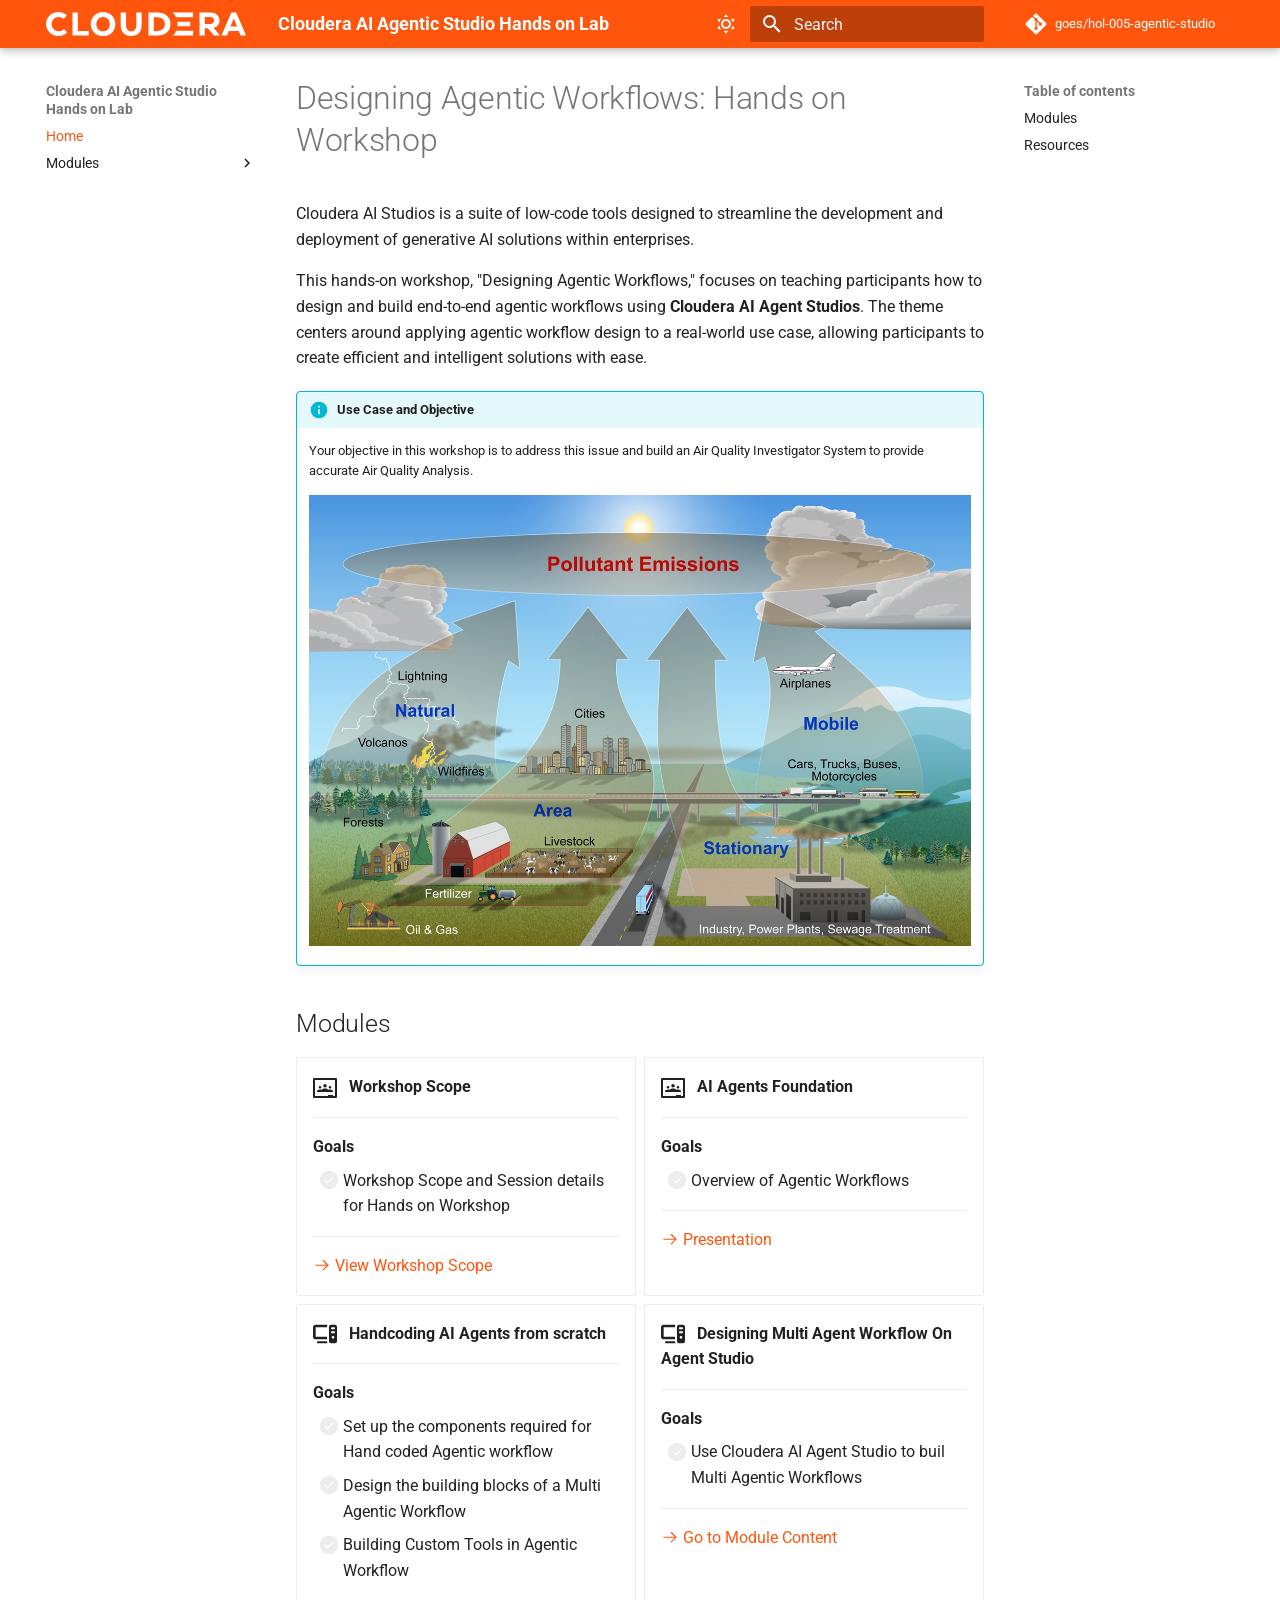
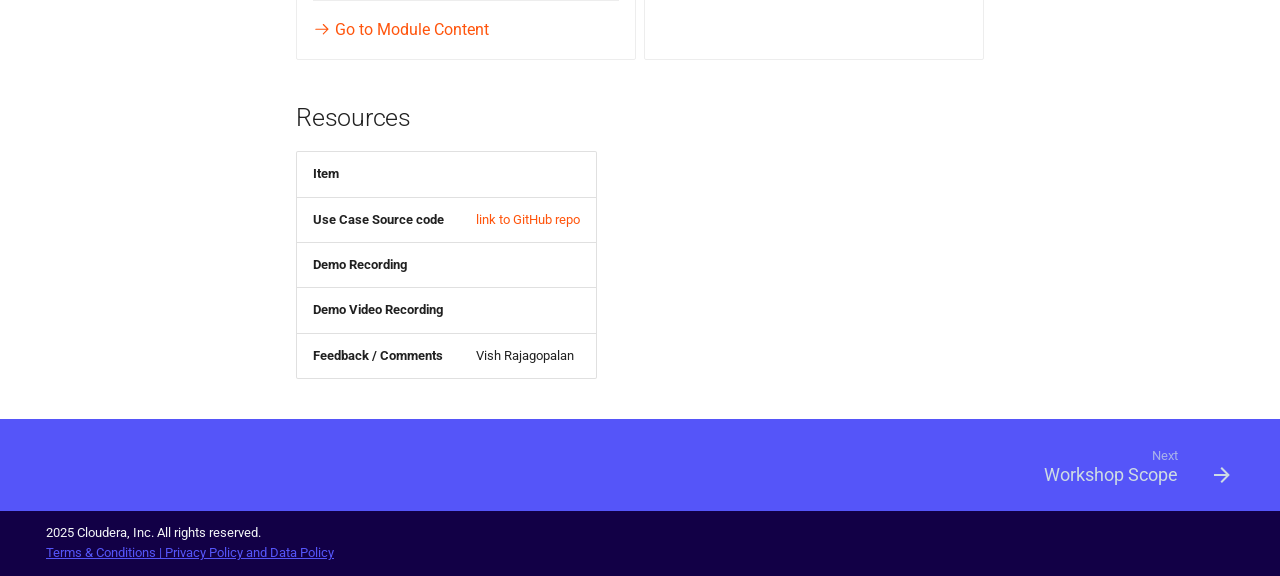
==== index.html @ ca42bed6 "Deployed 37a8ada with MkDocs version: 1.6.1" ====
<!DOCTYPE html><html lang="en" class="no-js"><head>
    
      <meta charset="utf-8">
      <meta name="viewport" content="width=device-width,initial-scale=1">
      
      
        <meta name="author" content="GOES">
      
      
      
      
        <link rel="next" href="modules/index.html">
      
      
        
      
      
      <link rel="icon" href="assets/images/favicon.ico">
      <meta name="generator" content="mkdocs-1.6.1, mkdocs-material-9.7.1">
    
    
      
        <title>Cloudera AI Agentic Studio Hands on Lab</title>
      
    
    
      <link rel="stylesheet" href="assets/stylesheets/main.484c7ddc.min.css">
      
        
        <link rel="stylesheet" href="assets/stylesheets/palette.ab4e12ef.min.css">
      
      


    
    
      
    
    
      
        
        
        <link rel="preconnect" href="https://fonts.gstatic.com" crossorigin>
        <link rel="stylesheet" href="https://fonts.googleapis.com/css?family=Roboto:300,300i,400,400i,700,700i%7CRoboto+Mono:400,400i,700,700i&amp;display=fallback">
        <style>:root{--md-text-font:"Roboto";--md-code-font:"Roboto Mono"}</style>
      
    
    
      <link rel="stylesheet" href="assets/stylesheets/extra.css">
    
    <script>__md_scope=new URL(".",location),__md_hash=e=>[...e].reduce(((e,_)=>(e<<5)-e+_.charCodeAt(0)),0),__md_get=(e,_=localStorage,t=__md_scope)=>JSON.parse(_.getItem(t.pathname+"."+e)),__md_set=(e,_,t=localStorage,a=__md_scope)=>{try{t.setItem(a.pathname+"."+e,JSON.stringify(_))}catch(e){}}</script>
    
      

    
    
  <link href="assets/stylesheets/glightbox.min.css" rel="stylesheet"><script src="assets/javascripts/glightbox.min.js"></script><style id="glightbox-style">
            html.glightbox-open { overflow: initial; height: 100%; }
            .gslide-title { margin-top: 0px; user-select: text; }
            .gslide-desc { color: #666; user-select: text; }
            .gslide-image img { background: white; }
            .gscrollbar-fixer { padding-right: 15px; }
            .gdesc-inner { font-size: 0.75rem; }
            body[data-md-color-scheme="slate"] .gdesc-inner { background: var(--md-default-bg-color); }
            body[data-md-color-scheme="slate"] .gslide-title { color: var(--md-default-fg-color); }
            body[data-md-color-scheme="slate"] .gslide-desc { color: var(--md-default-fg-color); }
        </style></head>
  
  
    
    
      
    
    
    
    
    <body dir="ltr" data-md-color-scheme="default" data-md-color-primary="indigo" data-md-color-accent="indigo">
  
    
    <input class="md-toggle" data-md-toggle="drawer" type="checkbox" id="__drawer" autocomplete="off">
    <input class="md-toggle" data-md-toggle="search" type="checkbox" id="__search" autocomplete="off">
    <label class="md-overlay" for="__drawer"></label>
    <div data-md-component="skip">
      
        
        <a href="#designing-agentic-workflows-hands-on-workshop" class="md-skip">
          Skip to content
        </a>
      
    </div>
    <div data-md-component="announce">
      
    </div>
    
    
      

  

<header class="md-header md-header--shadow" data-md-component="header">
  <nav class="md-header__inner md-grid" aria-label="Header">
    <a href="index.html" title="Cloudera AI Agentic Studio Hands on Lab" class="md-header__button md-logo" aria-label="Cloudera AI Agentic Studio Hands on Lab" data-md-component="logo">
      
  <img src="assets/images/logo-cloudera-white.svg" alt="logo">

    </a>
    <label class="md-header__button md-icon" for="__drawer">
      
      <svg xmlns="http://www.w3.org/2000/svg" viewBox="0 0 24 24"><path d="M3 6h18v2H3zm0 5h18v2H3zm0 5h18v2H3z"></path></svg>
    </label>
    <div class="md-header__title" data-md-component="header-title">
      <div class="md-header__ellipsis">
        <div class="md-header__topic">
          <span class="md-ellipsis">
            Cloudera AI Agentic Studio Hands on Lab
          </span>
        </div>
        <div class="md-header__topic" data-md-component="header-topic">
          <span class="md-ellipsis">
            
              Home
            
          </span>
        </div>
      </div>
    </div>
    
      
        <form class="md-header__option" data-md-component="palette">
  
    
    
    
    <input class="md-option" data-md-color-media="" data-md-color-scheme="default" data-md-color-primary="indigo" data-md-color-accent="indigo" aria-label="Switch to light mode" type="radio" name="__palette" id="__palette_0">
    
      <label class="md-header__button md-icon" title="Switch to light mode" for="__palette_1" hidden>
        <svg xmlns="http://www.w3.org/2000/svg" viewBox="0 0 24 24"><path d="M12 7a5 5 0 0 1 5 5 5 5 0 0 1-5 5 5 5 0 0 1-5-5 5 5 0 0 1 5-5m0 2a3 3 0 0 0-3 3 3 3 0 0 0 3 3 3 3 0 0 0 3-3 3 3 0 0 0-3-3m0-7 2.39 3.42C13.65 5.15 12.84 5 12 5s-1.65.15-2.39.42zM3.34 7l4.16-.35A7.2 7.2 0 0 0 5.94 8.5c-.44.74-.69 1.5-.83 2.29zm.02 10 1.76-3.77a7.131 7.131 0 0 0 2.38 4.14zM20.65 7l-1.77 3.79a7.02 7.02 0 0 0-2.38-4.15zm-.01 10-4.14.36c.59-.51 1.12-1.14 1.54-1.86.42-.73.69-1.5.83-2.29zM12 22l-2.41-3.44c.74.27 1.55.44 2.41.44.82 0 1.63-.17 2.37-.44z"></path></svg>
      </label>
    
  
    
    
    
    <input class="md-option" data-md-color-media="" data-md-color-scheme="slate" data-md-color-primary="pink" data-md-color-accent="pink" aria-label="Switch to dark mode" type="radio" name="__palette" id="__palette_1">
    
      <label class="md-header__button md-icon" title="Switch to dark mode" for="__palette_0" hidden>
        <svg xmlns="http://www.w3.org/2000/svg" viewBox="0 0 24 24"><path d="m17.75 4.09-2.53 1.94.91 3.06-2.63-1.81-2.63 1.81.91-3.06-2.53-1.94L12.44 4l1.06-3 1.06 3zm3.5 6.91-1.64 1.25.59 1.98-1.7-1.17-1.7 1.17.59-1.98L15.75 11l2.06-.05L18.5 9l.69 1.95zm-2.28 4.95c.83-.08 1.72 1.1 1.19 1.85-.32.45-.66.87-1.08 1.27C15.17 23 8.84 23 4.94 19.07c-3.91-3.9-3.91-10.24 0-14.14.4-.4.82-.76 1.27-1.08.75-.53 1.93.36 1.85 1.19-.27 2.86.69 5.83 2.89 8.02a9.96 9.96 0 0 0 8.02 2.89m-1.64 2.02a12.08 12.08 0 0 1-7.8-3.47c-2.17-2.19-3.33-5-3.49-7.82-2.81 3.14-2.7 7.96.31 10.98 3.02 3.01 7.84 3.12 10.98.31"></path></svg>
      </label>
    
  
</form>
      
    
    
      <script>var palette=__md_get("__palette");if(palette&&palette.color){if("(prefers-color-scheme)"===palette.color.media){var media=matchMedia("(prefers-color-scheme: light)"),input=document.querySelector(media.matches?"[data-md-color-media='(prefers-color-scheme: light)']":"[data-md-color-media='(prefers-color-scheme: dark)']");palette.color.media=input.getAttribute("data-md-color-media"),palette.color.scheme=input.getAttribute("data-md-color-scheme"),palette.color.primary=input.getAttribute("data-md-color-primary"),palette.color.accent=input.getAttribute("data-md-color-accent")}for(var[key,value]of Object.entries(palette.color))document.body.setAttribute("data-md-color-"+key,value)}</script>
    
    
    
      
      
        <label class="md-header__button md-icon" for="__search">
          
          <svg xmlns="http://www.w3.org/2000/svg" viewBox="0 0 24 24"><path d="M9.5 3A6.5 6.5 0 0 1 16 9.5c0 1.61-.59 3.09-1.56 4.23l.27.27h.79l5 5-1.5 1.5-5-5v-.79l-.27-.27A6.52 6.52 0 0 1 9.5 16 6.5 6.5 0 0 1 3 9.5 6.5 6.5 0 0 1 9.5 3m0 2C7 5 5 7 5 9.5S7 14 9.5 14 14 12 14 9.5 12 5 9.5 5"></path></svg>
        </label>
        <div class="md-search" data-md-component="search" role="dialog">
  <label class="md-search__overlay" for="__search"></label>
  <div class="md-search__inner" role="search">
    <form class="md-search__form" name="search">
      <input type="text" class="md-search__input" name="query" aria-label="Search" placeholder="Search" autocapitalize="off" autocorrect="off" autocomplete="off" spellcheck="false" data-md-component="search-query" required>
      <label class="md-search__icon md-icon" for="__search">
        
        <svg xmlns="http://www.w3.org/2000/svg" viewBox="0 0 24 24"><path d="M9.5 3A6.5 6.5 0 0 1 16 9.5c0 1.61-.59 3.09-1.56 4.23l.27.27h.79l5 5-1.5 1.5-5-5v-.79l-.27-.27A6.52 6.52 0 0 1 9.5 16 6.5 6.5 0 0 1 3 9.5 6.5 6.5 0 0 1 9.5 3m0 2C7 5 5 7 5 9.5S7 14 9.5 14 14 12 14 9.5 12 5 9.5 5"></path></svg>
        
        <svg xmlns="http://www.w3.org/2000/svg" viewBox="0 0 24 24"><path d="M20 11v2H8l5.5 5.5-1.42 1.42L4.16 12l7.92-7.92L13.5 5.5 8 11z"></path></svg>
      </label>
      <nav class="md-search__options" aria-label="Search">
        
        <button type="reset" class="md-search__icon md-icon" title="Clear" aria-label="Clear" tabindex="-1">
          
          <svg xmlns="http://www.w3.org/2000/svg" viewBox="0 0 24 24"><path d="M19 6.41 17.59 5 12 10.59 6.41 5 5 6.41 10.59 12 5 17.59 6.41 19 12 13.41 17.59 19 19 17.59 13.41 12z"></path></svg>
        </button>
      </nav>
      
    </form>
    <div class="md-search__output">
      <div class="md-search__scrollwrap" tabindex="0" data-md-scrollfix>
        <div class="md-search-result" data-md-component="search-result">
          <div class="md-search-result__meta">
            Initializing search
          </div>
          <ol class="md-search-result__list" role="presentation"></ol>
        </div>
      </div>
    </div>
  </div>
</div>
      
    
    
      <div class="md-header__source">
        <a href="https://github.infra.cloudera.com/GOES/hol-005-agentic-studio" title="Go to repository" class="md-source" data-md-component="source">
  <div class="md-source__icon md-icon">
    
    <svg xmlns="http://www.w3.org/2000/svg" viewBox="0 0 448 512"><!--! Font Awesome Free 7.1.0 by @fontawesome - https://fontawesome.com License - https://fontawesome.com/license/free (Icons: CC BY 4.0, Fonts: SIL OFL 1.1, Code: MIT License) Copyright 2025 Fonticons, Inc.--><path d="M439.6 236.1 244 40.5c-5.4-5.5-12.8-8.5-20.4-8.5s-15 3-20.4 8.4L162.5 81l51.5 51.5c27.1-9.1 52.7 16.8 43.4 43.7l49.7 49.7c34.2-11.8 61.2 31 35.5 56.7-26.5 26.5-70.2-2.9-56-37.3L240.3 199v121.9c25.3 12.5 22.3 41.8 9.1 55-6.4 6.4-15.2 10.1-24.3 10.1s-17.8-3.6-24.3-10.1c-17.6-17.6-11.1-46.9 11.2-56v-123c-20.8-8.5-24.6-30.7-18.6-45L142.6 101 8.5 235.1C3 240.6 0 247.9 0 255.5s3 15 8.5 20.4l195.6 195.7c5.4 5.4 12.7 8.4 20.4 8.4s15-3 20.4-8.4l194.7-194.7c5.4-5.4 8.4-12.8 8.4-20.4s-3-15-8.4-20.4"></path></svg>
  </div>
  <div class="md-source__repository">
    goes/hol-005-agentic-studio
  </div>
</a>
      </div>
    
  </nav>
  
</header>
    
    <div class="md-container" data-md-component="container">
      
      
        
          
        
      
      <main class="md-main" data-md-component="main">
        <div class="md-main__inner md-grid">
          
            
              
              <div class="md-sidebar md-sidebar--primary" data-md-component="sidebar" data-md-type="navigation">
                <div class="md-sidebar__scrollwrap">
                  <div class="md-sidebar__inner">
                    



<nav class="md-nav md-nav--primary" aria-label="Navigation" data-md-level="0">
  <label class="md-nav__title" for="__drawer">
    <a href="index.html" title="Cloudera AI Agentic Studio Hands on Lab" class="md-nav__button md-logo" aria-label="Cloudera AI Agentic Studio Hands on Lab" data-md-component="logo">
      
  <img src="assets/images/logo-cloudera-white.svg" alt="logo">

    </a>
    Cloudera AI Agentic Studio Hands on Lab
  </label>
  
    <div class="md-nav__source">
      <a href="https://github.infra.cloudera.com/GOES/hol-005-agentic-studio" title="Go to repository" class="md-source" data-md-component="source">
  <div class="md-source__icon md-icon">
    
    <svg xmlns="http://www.w3.org/2000/svg" viewBox="0 0 448 512"><!--! Font Awesome Free 7.1.0 by @fontawesome - https://fontawesome.com License - https://fontawesome.com/license/free (Icons: CC BY 4.0, Fonts: SIL OFL 1.1, Code: MIT License) Copyright 2025 Fonticons, Inc.--><path d="M439.6 236.1 244 40.5c-5.4-5.5-12.8-8.5-20.4-8.5s-15 3-20.4 8.4L162.5 81l51.5 51.5c27.1-9.1 52.7 16.8 43.4 43.7l49.7 49.7c34.2-11.8 61.2 31 35.5 56.7-26.5 26.5-70.2-2.9-56-37.3L240.3 199v121.9c25.3 12.5 22.3 41.8 9.1 55-6.4 6.4-15.2 10.1-24.3 10.1s-17.8-3.6-24.3-10.1c-17.6-17.6-11.1-46.9 11.2-56v-123c-20.8-8.5-24.6-30.7-18.6-45L142.6 101 8.5 235.1C3 240.6 0 247.9 0 255.5s3 15 8.5 20.4l195.6 195.7c5.4 5.4 12.7 8.4 20.4 8.4s15-3 20.4-8.4l194.7-194.7c5.4-5.4 8.4-12.8 8.4-20.4s-3-15-8.4-20.4"></path></svg>
  </div>
  <div class="md-source__repository">
    goes/hol-005-agentic-studio
  </div>
</a>
    </div>
  
  <ul class="md-nav__list" data-md-scrollfix>
    
      
      
  
  
    
  
  
  
    <li class="md-nav__item md-nav__item--active">
      
      <input class="md-nav__toggle md-toggle" type="checkbox" id="__toc">
      
      
        
      
      
        <label class="md-nav__link md-nav__link--active" for="__toc">
          
  
  
  <span class="md-ellipsis">
    
  
    Home
  

    
  </span>
  
  

          <span class="md-nav__icon md-icon"></span>
        </label>
      
      <a href="index.html" class="md-nav__link md-nav__link--active">
        
  
  
  <span class="md-ellipsis">
    
  
    Home
  

    
  </span>
  
  

      </a>
      
        

<nav class="md-nav md-nav--secondary" aria-label="Table of contents">
  
  
  
    
  
  
    <label class="md-nav__title" for="__toc">
      <span class="md-nav__icon md-icon"></span>
      Table of contents
    </label>
    <ul class="md-nav__list" data-md-component="toc" data-md-scrollfix>
      
        <li class="md-nav__item">
  <a href="#modules" class="md-nav__link">
    <span class="md-ellipsis">
      
        Modules
      
    </span>
  </a>
  
</li>
      
        <li class="md-nav__item">
  <a href="#resources" class="md-nav__link">
    <span class="md-ellipsis">
      
        Resources
      
    </span>
  </a>
  
</li>
      
    </ul>
  
</nav>
      
    </li>
  

    
      
      
  
  
  
  
    
    
    
    
    
    <li class="md-nav__item md-nav__item--nested">
      
        
        
        <input class="md-nav__toggle md-toggle " type="checkbox" id="__nav_2">
        
          
          <label class="md-nav__link" for="__nav_2" id="__nav_2_label" tabindex="0">
            
  
  
  <span class="md-ellipsis">
    
  
    Modules
  

    
  </span>
  
  

            <span class="md-nav__icon md-icon"></span>
          </label>
        
        <nav class="md-nav" data-md-level="1" aria-labelledby="__nav_2_label" aria-expanded="false">
          <label class="md-nav__title" for="__nav_2">
            <span class="md-nav__icon md-icon"></span>
            
  
    Modules
  

          </label>
          <ul class="md-nav__list" data-md-scrollfix>
            
              
                
  
  
  
  
    <li class="md-nav__item">
      <a href="modules/index.html" class="md-nav__link">
        
  
  
  <span class="md-ellipsis">
    
  
    Workshop Scope
  

    
  </span>
  
  

      </a>
    </li>
  

              
            
              
                
  
  
  
  
    
    
    
    
    
    <li class="md-nav__item md-nav__item--nested">
      
        
        
        <input class="md-nav__toggle md-toggle " type="checkbox" id="__nav_2_2">
        
          
          <label class="md-nav__link" for="__nav_2_2" id="__nav_2_2_label" tabindex="0">
            
  
  
  <span class="md-ellipsis">
    
  
    Module 1 - Hand code AI Agents
  

    
  </span>
  
  

            <span class="md-nav__icon md-icon"></span>
          </label>
        
        <nav class="md-nav" data-md-level="2" aria-labelledby="__nav_2_2_label" aria-expanded="false">
          <label class="md-nav__title" for="__nav_2_2">
            <span class="md-nav__icon md-icon"></span>
            
  
    Module 1 - Hand code AI Agents
  

          </label>
          <ul class="md-nav__list" data-md-scrollfix>
            
              
                
  
  
  
  
    <li class="md-nav__item">
      <a href="modules/module1/index.html" class="md-nav__link">
        
  
  
  <span class="md-ellipsis">
    
  
    Overview
  

    
  </span>
  
  

      </a>
    </li>
  

              
            
              
                
  
  
  
  
    <li class="md-nav__item">
      <a href="modules/module1/lab1.html" class="md-nav__link">
        
  
  
  <span class="md-ellipsis">
    
  
    Lab 1 - Getting Setup for Workshop
  

    
  </span>
  
  

      </a>
    </li>
  

              
            
              
                
  
  
  
  
    <li class="md-nav__item">
      <a href="modules/module1/lab2.html" class="md-nav__link">
        
  
  
  <span class="md-ellipsis">
    
  
    Lab 2 - Building Your First AI Agent
  

    
  </span>
  
  

      </a>
    </li>
  

              
            
              
                
  
  
  
  
    <li class="md-nav__item">
      <a href="modules/module1/lab3.html" class="md-nav__link">
        
  
  
  <span class="md-ellipsis">
    
  
    Lab 3 - Custom Tools in Agentic Workflow
  

    
  </span>
  
  

      </a>
    </li>
  

              
            
          </ul>
        </nav>
      
    </li>
  

              
            
              
                
  
  
  
  
    
    
    
    
    
    <li class="md-nav__item md-nav__item--nested">
      
        
        
        <input class="md-nav__toggle md-toggle " type="checkbox" id="__nav_2_3">
        
          
          <label class="md-nav__link" for="__nav_2_3" id="__nav_2_3_label" tabindex="0">
            
  
  
  <span class="md-ellipsis">
    
  
    Module 2 - Designing Multi Agent Workflow On Agent Studio
  

    
  </span>
  
  

            <span class="md-nav__icon md-icon"></span>
          </label>
        
        <nav class="md-nav" data-md-level="2" aria-labelledby="__nav_2_3_label" aria-expanded="false">
          <label class="md-nav__title" for="__nav_2_3">
            <span class="md-nav__icon md-icon"></span>
            
  
    Module 2 - Designing Multi Agent Workflow On Agent Studio
  

          </label>
          <ul class="md-nav__list" data-md-scrollfix>
            
              
                
  
  
  
  
    <li class="md-nav__item">
      <a href="modules/module2/index.html" class="md-nav__link">
        
  
  
  <span class="md-ellipsis">
    
  
    Overview
  

    
  </span>
  
  

      </a>
    </li>
  

              
            
              
                
  
  
  
  
    <li class="md-nav__item">
      <a href="modules/module2/lab1.html" class="md-nav__link">
        
  
  
  <span class="md-ellipsis">
    
  
    Lab 1 - Create Templates and workflows in Agent Studio
  

    
  </span>
  
  

      </a>
    </li>
  

              
            
              
                
  
  
  
  
    <li class="md-nav__item">
      <a href="modules/module2/lab2.html" class="md-nav__link">
        
  
  
  <span class="md-ellipsis">
    
  
    Lab 2 - Create Tasks in Agent Studio
  

    
  </span>
  
  

      </a>
    </li>
  

              
            
              
                
  
  
  
  
    <li class="md-nav__item">
      <a href="modules/module2/lab3.html" class="md-nav__link">
        
  
  
  <span class="md-ellipsis">
    
  
    Lab 3 - Create Custom Tools in Agent Studio
  

    
  </span>
  
  

      </a>
    </li>
  

              
            
              
                
  
  
  
  
    <li class="md-nav__item">
      <a href="modules/module2/lab4.html" class="md-nav__link">
        
  
  
  <span class="md-ellipsis">
    
  
    Lab 4 - Test, Monitor and Deploy Workflows
  

    
  </span>
  
  

      </a>
    </li>
  

              
            
          </ul>
        </nav>
      
    </li>
  

              
            
          </ul>
        </nav>
      
    </li>
  

    
  </ul>
</nav>
                  </div>
                </div>
              </div>
            
            
              
              <div class="md-sidebar md-sidebar--secondary" data-md-component="sidebar" data-md-type="toc">
                <div class="md-sidebar__scrollwrap">
                  <div class="md-sidebar__inner">
                    

<nav class="md-nav md-nav--secondary" aria-label="Table of contents">
  
  
  
    
  
  
    <label class="md-nav__title" for="__toc">
      <span class="md-nav__icon md-icon"></span>
      Table of contents
    </label>
    <ul class="md-nav__list" data-md-component="toc" data-md-scrollfix>
      
        <li class="md-nav__item">
  <a href="#modules" class="md-nav__link">
    <span class="md-ellipsis">
      
        Modules
      
    </span>
  </a>
  
</li>
      
        <li class="md-nav__item">
  <a href="#resources" class="md-nav__link">
    <span class="md-ellipsis">
      
        Resources
      
    </span>
  </a>
  
</li>
      
    </ul>
  
</nav>
                  </div>
                </div>
              </div>
            
          
          
            <div class="md-content" data-md-component="content">
              
              <article class="md-content__inner md-typeset">
                
                  



<h1 id="designing-agentic-workflows-hands-on-workshop">Designing Agentic Workflows: Hands on Workshop</h1>
<p>Cloudera AI Studios is a suite of low-code tools designed to streamline the development and deployment of generative AI solutions within enterprises.</p>
<p>This hands-on workshop, "Designing Agentic Workflows," focuses on teaching participants how to design and build end-to-end agentic workflows using <strong>Cloudera AI Agent Studios</strong>. The theme centers around applying agentic workflow design to a real-world use case, allowing participants to create efficient and intelligent solutions with ease.</p>
<div class="admonition info">
<p class="admonition-title">Use Case and Objective</p>
<p>Your objective in this workshop is to address this issue and build an Air Quality Investigator System to provide accurate Air Quality Analysis.</p>
<p></p><div align="center">
  <a class="glightbox" data-type="image" data-width="auto" data-height="auto" href="./assets/images/workshop_use_case.png" data-desc-position="bottom"><img src="./assets/images/workshop_use_case.png" alt="Workshop Objective"></a>
</div><p></p>
</div>
<h2 id="modules">Modules</h2>
<div class="grid cards">
<ul>
<li>
<p><span class="twemoji lg middle"><svg xmlns="http://www.w3.org/2000/svg" viewBox="0 0 24 24"><path d="M23 2H1a1 1 0 0 0-1 1v18a1 1 0 0 0 1 1h22a1 1 0 0 0 1-1V3a1 1 0 0 0-1-1m-1 18h-2v-1h-5v1H2V4h20zM10.29 9.71A1.71 1.71 0 0 1 12 8c.95 0 1.71.77 1.71 1.71 0 .95-.76 1.72-1.71 1.72s-1.71-.77-1.71-1.72m-4.58 1.58c0-.71.58-1.29 1.29-1.29a1.29 1.29 0 0 1 1.29 1.29c0 .71-.58 1.28-1.29 1.28S5.71 12 5.71 11.29m10 0A1.29 1.29 0 0 1 17 10a1.29 1.29 0 0 1 1.29 1.29c0 .71-.58 1.28-1.29 1.28s-1.29-.57-1.29-1.28M20 15.14V16H4v-.86c0-.94 1.55-1.71 3-1.71.55 0 1.11.11 1.6.3.75-.69 2.1-1.16 3.4-1.16s2.65.47 3.4 1.16c.49-.19 1.05-.3 1.6-.3 1.45 0 3 .77 3 1.71"></path></svg></span> &nbsp; <strong>Workshop Scope</strong></p>
<hr>
<p><strong>Goals</strong></p>
<ul class="task-list">
<li class="task-list-item"><label class="task-list-control"><input type="checkbox" disabled><span class="task-list-indicator"></span></label> Workshop Scope and Session details for Hands on Workshop</li>
</ul>
<hr>
<p><a href="modules/index.html"><span class="twemoji"><svg xmlns="http://www.w3.org/2000/svg" viewBox="0 0 24 24"><path d="M13.22 19.03a.75.75 0 0 1 0-1.06L18.19 13H3.75a.75.75 0 0 1 0-1.5h14.44l-4.97-4.97a.749.749 0 0 1 .326-1.275.75.75 0 0 1 .734.215l6.25 6.25a.75.75 0 0 1 0 1.06l-6.25 6.25a.75.75 0 0 1-1.06 0"></path></svg></span> View Workshop Scope</a></p>
</li>
<li>
<p><span class="twemoji lg middle"><svg xmlns="http://www.w3.org/2000/svg" viewBox="0 0 24 24"><path d="M23 2H1a1 1 0 0 0-1 1v18a1 1 0 0 0 1 1h22a1 1 0 0 0 1-1V3a1 1 0 0 0-1-1m-1 18h-2v-1h-5v1H2V4h20zM10.29 9.71A1.71 1.71 0 0 1 12 8c.95 0 1.71.77 1.71 1.71 0 .95-.76 1.72-1.71 1.72s-1.71-.77-1.71-1.72m-4.58 1.58c0-.71.58-1.29 1.29-1.29a1.29 1.29 0 0 1 1.29 1.29c0 .71-.58 1.28-1.29 1.28S5.71 12 5.71 11.29m10 0A1.29 1.29 0 0 1 17 10a1.29 1.29 0 0 1 1.29 1.29c0 .71-.58 1.28-1.29 1.28s-1.29-.57-1.29-1.28M20 15.14V16H4v-.86c0-.94 1.55-1.71 3-1.71.55 0 1.11.11 1.6.3.75-.69 2.1-1.16 3.4-1.16s2.65.47 3.4 1.16c.49-.19 1.05-.3 1.6-.3 1.45 0 3 .77 3 1.71"></path></svg></span> &nbsp; <strong>AI Agents Foundation</strong></p>
<hr>
<p><strong>Goals</strong></p>
<ul class="task-list">
<li class="task-list-item"><label class="task-list-control"><input type="checkbox" disabled><span class="task-list-indicator"></span></label> Overview of Agentic Workflows</li>
</ul>
<hr>
<p><a href="https://docs.google.com/presentation/d/1jSKkVN6xjV9blB_2pUYuZwnD1yhOVE9lzcAr-yVV8vE/edit"><span class="twemoji"><svg xmlns="http://www.w3.org/2000/svg" viewBox="0 0 24 24"><path d="M13.22 19.03a.75.75 0 0 1 0-1.06L18.19 13H3.75a.75.75 0 0 1 0-1.5h14.44l-4.97-4.97a.749.749 0 0 1 .326-1.275.75.75 0 0 1 .734.215l6.25 6.25a.75.75 0 0 1 0 1.06l-6.25 6.25a.75.75 0 0 1-1.06 0"></path></svg></span> Presentation</a></p>
</li>
<li>
<p><span class="twemoji lg middle"><svg xmlns="http://www.w3.org/2000/svg" viewBox="0 0 576 512"><!--! Font Awesome Free 7.1.0 by @fontawesome - https://fontawesome.com License - https://fontawesome.com/license/free (Icons: CC BY 4.0, Fonts: SIL OFL 1.1, Code: MIT License) Copyright 2025 Fonticons, Inc.--><path d="M348.8 32C340.7 46.1 336 62.5 336 80v16H64v224h272v64H64c-35.3 0-64-28.7-64-64V96c0-35.3 28.7-64 64-64zM336 432c0 17.5 4.7 33.9 12.8 48H120c-13.3 0-24-10.7-24-24s10.7-24 24-24zm96-400h96c26.5 0 48 21.5 48 48v352c0 26.5-21.5 48-48 48h-96c-26.5 0-48-21.5-48-48V80c0-26.5 21.5-48 48-48m24 64c-13.3 0-24 10.7-24 24s10.7 24 24 24h48c13.3 0 24-10.7 24-24s-10.7-24-24-24zm0 96c-13.3 0-24 10.7-24 24s10.7 24 24 24h48c13.3 0 24-10.7 24-24s-10.7-24-24-24zm56 144a32 32 0 1 0-64 0 32 32 0 1 0 64 0"></path></svg></span> &nbsp; <strong>Handcoding AI Agents from scratch</strong></p>
<hr>
<p><strong>Goals</strong></p>
<ul class="task-list">
<li class="task-list-item"><label class="task-list-control"><input type="checkbox" disabled><span class="task-list-indicator"></span></label> Set up the components required for Hand coded Agentic workflow</li>
<li class="task-list-item"><label class="task-list-control"><input type="checkbox" disabled><span class="task-list-indicator"></span></label> Design the building blocks of a Multi Agentic Workflow</li>
<li class="task-list-item"><label class="task-list-control"><input type="checkbox" disabled><span class="task-list-indicator"></span></label> Building Custom Tools in Agentic Workflow</li>
</ul>
<hr>
<p><a href="modules/module1/index.html"><span class="twemoji"><svg xmlns="http://www.w3.org/2000/svg" viewBox="0 0 24 24"><path d="M13.22 19.03a.75.75 0 0 1 0-1.06L18.19 13H3.75a.75.75 0 0 1 0-1.5h14.44l-4.97-4.97a.749.749 0 0 1 .326-1.275.75.75 0 0 1 .734.215l6.25 6.25a.75.75 0 0 1 0 1.06l-6.25 6.25a.75.75 0 0 1-1.06 0"></path></svg></span> Go to Module Content</a></p>
</li>
<li>
<p><span class="twemoji lg middle"><svg xmlns="http://www.w3.org/2000/svg" viewBox="0 0 576 512"><!--! Font Awesome Free 7.1.0 by @fontawesome - https://fontawesome.com License - https://fontawesome.com/license/free (Icons: CC BY 4.0, Fonts: SIL OFL 1.1, Code: MIT License) Copyright 2025 Fonticons, Inc.--><path d="M348.8 32C340.7 46.1 336 62.5 336 80v16H64v224h272v64H64c-35.3 0-64-28.7-64-64V96c0-35.3 28.7-64 64-64zM336 432c0 17.5 4.7 33.9 12.8 48H120c-13.3 0-24-10.7-24-24s10.7-24 24-24zm96-400h96c26.5 0 48 21.5 48 48v352c0 26.5-21.5 48-48 48h-96c-26.5 0-48-21.5-48-48V80c0-26.5 21.5-48 48-48m24 64c-13.3 0-24 10.7-24 24s10.7 24 24 24h48c13.3 0 24-10.7 24-24s-10.7-24-24-24zm0 96c-13.3 0-24 10.7-24 24s10.7 24 24 24h48c13.3 0 24-10.7 24-24s-10.7-24-24-24zm56 144a32 32 0 1 0-64 0 32 32 0 1 0 64 0"></path></svg></span> &nbsp; <strong>Designing Multi Agent Workflow On Agent Studio</strong></p>
<hr>
<p><strong>Goals</strong></p>
<ul class="task-list">
<li class="task-list-item"><label class="task-list-control"><input type="checkbox" disabled><span class="task-list-indicator"></span></label> Use Cloudera AI Agent Studio to buil Multi Agentic Workflows</li>
</ul>
<hr>
<p><a href="modules/module2/index.html"><span class="twemoji"><svg xmlns="http://www.w3.org/2000/svg" viewBox="0 0 24 24"><path d="M13.22 19.03a.75.75 0 0 1 0-1.06L18.19 13H3.75a.75.75 0 0 1 0-1.5h14.44l-4.97-4.97a.749.749 0 0 1 .326-1.275.75.75 0 0 1 .734.215l6.25 6.25a.75.75 0 0 1 0 1.06l-6.25 6.25a.75.75 0 0 1-1.06 0"></path></svg></span> Go to Module Content</a></p>
</li>
</ul>
</div>
<h2 id="resources">Resources</h2>
<table>
<thead>
<tr>
<th>Item</th>
<th></th>
</tr>
</thead>
<tbody>
<tr>
<td><strong>Use Case Source code</strong></td>
<td><a href="https://github.com/SuperEllipse/AirAware/tree/Lab">link to GitHub repo</a></td>
</tr>
<tr>
<td><strong>Demo Recording</strong></td>
<td><to be created></to></td>
</tr>
<tr>
<td><strong>Demo Video Recording</strong></td>
<td><to be updated soon></to></td>
</tr>
<tr>
<td><strong>Feedback / Comments</strong></td>
<td>Vish Rajagopalan</td>
</tr>
</tbody>
</table>












                
              </article>
            </div>
          
          
<script>var target=document.getElementById(location.hash.slice(1));target&&target.name&&(target.checked=target.name.startsWith("__tabbed_"))</script>
        </div>
        
          <button type="button" class="md-top md-icon" data-md-component="top" hidden>
  
  <svg xmlns="http://www.w3.org/2000/svg" viewBox="0 0 24 24"><path d="M13 20h-2V8l-5.5 5.5-1.42-1.42L12 4.16l7.92 7.92-1.42 1.42L13 8z"></path></svg>
  Back to top
</button>
        
      </main>
      
        <footer class="md-footer">
  
    
      
      <nav class="md-footer__inner md-grid" aria-label="Footer">
        
        
          
          <a href="modules/index.html" class="md-footer__link md-footer__link--next" aria-label="Next: Workshop Scope">
            <div class="md-footer__title">
              <span class="md-footer__direction">
                Next
              </span>
              <div class="md-ellipsis">
                Workshop Scope
              </div>
            </div>
            <div class="md-footer__button md-icon">
              
              <svg xmlns="http://www.w3.org/2000/svg" viewBox="0 0 24 24"><path d="M4 11v2h12l-5.5 5.5 1.42 1.42L19.84 12l-7.92-7.92L10.5 5.5 16 11z"></path></svg>
            </div>
          </a>
        
      </nav>
    
  
  <div class="md-footer-meta md-typeset">
    <div class="md-footer-meta__inner md-grid">
      <div class="md-copyright">
  
    <div class="md-copyright__highlight">
      2025 Cloudera, Inc. All rights reserved.<br><a href="https://www.cloudera.com/legal/terms-and-conditions.html" target="_blank">Terms &amp; Conditions | </a>  <a href="https://www.cloudera.com/legal/policies.html" target="_blank"> Privacy Policy and Data Policy</a>
    </div>
  
  
</div>
      
    </div>
  </div>
</footer>
      
    </div>
    <div class="md-dialog" data-md-component="dialog">
      <div class="md-dialog__inner md-typeset"></div>
    </div>
    
    
    
      
      
      <script id="__config" type="application/json">{"annotate": null, "base": ".", "features": ["content.code.annotate", "content.code.copy", "navigation.footer", "navigation.top"], "search": "assets/javascripts/workers/search.2c215733.min.js", "tags": null, "translations": {"clipboard.copied": "Copied to clipboard", "clipboard.copy": "Copy to clipboard", "search.result.more.one": "1 more on this page", "search.result.more.other": "# more on this page", "search.result.none": "No matching documents", "search.result.one": "1 matching document", "search.result.other": "# matching documents", "search.result.placeholder": "Type to start searching", "search.result.term.missing": "Missing", "select.version": "Select version"}, "version": null}</script>
    
    
      <script src="assets/javascripts/bundle.79ae519e.min.js"></script>
      
    
  
<script id="init-glightbox">const lightbox = GLightbox({"touchNavigation": true, "loop": false, "zoomable": true, "draggable": true, "openEffect": "zoom", "closeEffect": "zoom", "slideEffect": "slide"});
document$.subscribe(()=>{ lightbox.reload(); });
</script></body></html>
---- assets/stylesheets/main.484c7ddc.min.css ----
@charset "UTF-8";html{-webkit-text-size-adjust:none;-moz-text-size-adjust:none;text-size-adjust:none;box-sizing:border-box}*,:after,:before{box-sizing:inherit}@media (prefers-reduced-motion){*,:after,:before{transition:none!important}}body{margin:0}a,button,input,label{-webkit-tap-highlight-color:transparent}a{color:inherit;text-decoration:none}hr{border:0;box-sizing:initial;display:block;height:.05rem;overflow:visible;padding:0}small{font-size:80%}sub,sup{line-height:1em}img{border-style:none}table{border-collapse:initial;border-spacing:0}td,th{font-weight:400;vertical-align:top}button{background:#0000;border:0;font-family:inherit;font-size:inherit;margin:0;padding:0}input{border:0;outline:none}:root{--md-primary-fg-color:#4051b5;--md-primary-fg-color--light:#5d6cc0;--md-primary-fg-color--dark:#303fa1;--md-primary-bg-color:#fff;--md-primary-bg-color--light:#ffffffb3;--md-accent-fg-color:#526cfe;--md-accent-fg-color--transparent:#526cfe1a;--md-accent-bg-color:#fff;--md-accent-bg-color--light:#ffffffb3}[data-md-color-scheme=default]{color-scheme:light}[data-md-color-scheme=default] img[src$="#gh-dark-mode-only"],[data-md-color-scheme=default] img[src$="#only-dark"]{display:none}:root,[data-md-color-scheme=default]{--md-hue:225deg;--md-default-fg-color:#000000de;--md-default-fg-color--light:#0000008a;--md-default-fg-color--lighter:#00000052;--md-default-fg-color--lightest:#00000012;--md-default-bg-color:#fff;--md-default-bg-color--light:#ffffffb3;--md-default-bg-color--lighter:#ffffff4d;--md-default-bg-color--lightest:#ffffff1f;--md-code-fg-color:#36464e;--md-code-bg-color:#f5f5f5;--md-code-bg-color--light:#f5f5f5b3;--md-code-bg-color--lighter:#f5f5f54d;--md-code-hl-color:#4287ff;--md-code-hl-color--light:#4287ff1a;--md-code-hl-number-color:#d52a2a;--md-code-hl-special-color:#db1457;--md-code-hl-function-color:#a846b9;--md-code-hl-constant-color:#6e59d9;--md-code-hl-keyword-color:#3f6ec6;--md-code-hl-string-color:#1c7d4d;--md-code-hl-name-color:var(--md-code-fg-color);--md-code-hl-operator-color:var(--md-default-fg-color--light);--md-code-hl-punctuation-color:var(--md-default-fg-color--light);--md-code-hl-comment-color:var(--md-default-fg-color--light);--md-code-hl-generic-color:var(--md-default-fg-color--light);--md-code-hl-variable-color:var(--md-default-fg-color--light);--md-typeset-color:var(--md-default-fg-color);--md-typeset-a-color:var(--md-primary-fg-color);--md-typeset-del-color:#f5503d26;--md-typeset-ins-color:#0bd57026;--md-typeset-kbd-color:#fafafa;--md-typeset-kbd-accent-color:#fff;--md-typeset-kbd-border-color:#b8b8b8;--md-typeset-mark-color:#ffff0080;--md-typeset-table-color:#0000001f;--md-typeset-table-color--light:rgba(0,0,0,.035);--md-admonition-fg-color:var(--md-default-fg-color);--md-admonition-bg-color:var(--md-default-bg-color);--md-warning-fg-color:#000000de;--md-warning-bg-color:#ff9;--md-footer-fg-color:#fff;--md-footer-fg-color--light:#ffffffb3;--md-footer-fg-color--lighter:#ffffff73;--md-footer-bg-color:#000000de;--md-footer-bg-color--dark:#00000052;--md-shadow-z1:0 0.2rem 0.5rem #0000000d,0 0 0.05rem #0000001a;--md-shadow-z2:0 0.2rem 0.5rem #0000001a,0 0 0.05rem #00000040;--md-shadow-z3:0 0.2rem 0.5rem #0003,0 0 0.05rem #00000059}.md-icon svg{fill:currentcolor;display:block;height:1.2rem;width:1.2rem}body{-webkit-font-smoothing:antialiased;-moz-osx-font-smoothing:grayscale;--md-text-font-family:var(--md-text-font,_),-apple-system,BlinkMacSystemFont,Helvetica,Arial,sans-serif;--md-code-font-family:var(--md-code-font,_),SFMono-Regular,Consolas,Menlo,monospace}aside,body,input{font-feature-settings:"kern","liga";color:var(--md-typeset-color);font-family:var(--md-text-font-family)}code,kbd,pre{font-feature-settings:"kern";font-family:var(--md-code-font-family)}:root{--md-typeset-table-sort-icon:url('data:image/svg+xml;charset=utf-8,<svg xmlns="http://www.w3.org/2000/svg" viewBox="0 0 24 24"><path d="m18 21-4-4h3V7h-3l4-4 4 4h-3v10h3M2 19v-2h10v2M2 13v-2h7v2M2 7V5h4v2z"/></svg>');--md-typeset-table-sort-icon--asc:url('data:image/svg+xml;charset=utf-8,<svg xmlns="http://www.w3.org/2000/svg" viewBox="0 0 24 24"><path d="M19 17h3l-4 4-4-4h3V3h2M2 17h10v2H2M6 5v2H2V5m0 6h7v2H2z"/></svg>');--md-typeset-table-sort-icon--desc:url('data:image/svg+xml;charset=utf-8,<svg xmlns="http://www.w3.org/2000/svg" viewBox="0 0 24 24"><path d="M19 7h3l-4-4-4 4h3v14h2M2 17h10v2H2M6 5v2H2V5m0 6h7v2H2z"/></svg>')}.md-typeset{-webkit-print-color-adjust:exact;color-adjust:exact;font-size:.8rem;line-height:1.6;overflow-wrap:break-word}@media print{.md-typeset{font-size:.68rem}}.md-typeset blockquote,.md-typeset dl,.md-typeset figure,.md-typeset ol,.md-typeset pre,.md-typeset ul{margin-bottom:1em;margin-top:1em}.md-typeset h1{color:var(--md-default-fg-color--light);font-size:2em;line-height:1.3;margin:0 0 1.25em}.md-typeset h1,.md-typeset h2{font-weight:300;letter-spacing:-.01em}.md-typeset h2{font-size:1.5625em;line-height:1.4;margin:1.6em 0 .64em}.md-typeset h3{font-size:1.25em;font-weight:400;letter-spacing:-.01em;line-height:1.5;margin:1.6em 0 .8em}.md-typeset h2+h3{margin-top:.8em}.md-typeset h4{font-weight:700;letter-spacing:-.01em;margin:1em 0}.md-typeset h5,.md-typeset h6{color:var(--md-default-fg-color--light);font-size:.8em;font-weight:700;letter-spacing:-.01em;margin:1.25em 0}.md-typeset h5{text-transform:uppercase}.md-typeset h5 code{text-transform:none}.md-typeset hr{border-bottom:.05rem solid var(--md-default-fg-color--lightest);display:flow-root;margin:1.5em 0}.md-typeset a{color:var(--md-typeset-a-color);word-break:break-word}.md-typeset a,.md-typeset a:before{transition:color 125ms}.md-typeset a:focus,.md-typeset a:hover{color:var(--md-accent-fg-color)}.md-typeset a:focus code,.md-typeset a:hover code{background-color:var(--md-accent-fg-color--transparent);color:var(--md-accent-fg-color)}.md-typeset a code{color:var(--md-typeset-a-color)}.md-typeset a.focus-visible{outline-color:var(--md-accent-fg-color);outline-offset:.2rem}.md-typeset code,.md-typeset kbd,.md-typeset pre{color:var(--md-code-fg-color);direction:ltr;font-variant-ligatures:none;transition:background-color 125ms}@media print{.md-typeset code,.md-typeset kbd,.md-typeset pre{white-space:pre-wrap}}.md-typeset code{background-color:var(--md-code-bg-color);border-radius:.1rem;-webkit-box-decoration-break:clone;box-decoration-break:clone;font-size:.85em;padding:0 .2941176471em;transition:color 125ms,background-color 125ms;word-break:break-word}.md-typeset code:not(.focus-visible){-webkit-tap-highlight-color:transparent;outline:none}.md-typeset pre{display:flow-root;line-height:1.4;position:relative}.md-typeset pre>code{-webkit-box-decoration-break:slice;box-decoration-break:slice;box-shadow:none;display:block;margin:0;outline-color:var(--md-accent-fg-color);overflow:auto;padding:.7720588235em 1.1764705882em;scrollbar-color:var(--md-default-fg-color--lighter) #0000;scrollbar-width:thin;touch-action:auto;word-break:normal}.md-typeset pre>code:hover{scrollbar-color:var(--md-accent-fg-color) #0000}.md-typeset pre>code::-webkit-scrollbar{height:.2rem;width:.2rem}.md-typeset pre>code::-webkit-scrollbar-thumb{background-color:var(--md-default-fg-color--lighter)}.md-typeset pre>code::-webkit-scrollbar-thumb:hover{background-color:var(--md-accent-fg-color)}.md-typeset kbd{background-color:var(--md-typeset-kbd-color);border-radius:.1rem;box-shadow:0 .1rem 0 .05rem var(--md-typeset-kbd-border-color),0 .1rem 0 var(--md-typeset-kbd-border-color),0 -.1rem .2rem var(--md-typeset-kbd-accent-color) inset;color:var(--md-default-fg-color);display:inline-block;font-size:.75em;padding:0 .6666666667em;vertical-align:text-top;word-break:break-word}.md-typeset mark{background-color:var(--md-typeset-mark-color);-webkit-box-decoration-break:clone;box-decoration-break:clone;color:inherit;word-break:break-word}.md-typeset abbr{cursor:help;text-decoration:none}.md-typeset [data-preview],.md-typeset abbr{border-bottom:.05rem dotted var(--md-default-fg-color--light)}.md-typeset small{opacity:.75}[dir=ltr] .md-typeset sub,[dir=ltr] .md-typeset sup{margin-left:.078125em}[dir=rtl] .md-typeset sub,[dir=rtl] .md-typeset sup{margin-right:.078125em}[dir=ltr] .md-typeset blockquote{padding-left:.6rem}[dir=rtl] .md-typeset blockquote{padding-right:.6rem}[dir=ltr] .md-typeset blockquote{border-left:.2rem solid var(--md-default-fg-color--lighter)}[dir=rtl] .md-typeset blockquote{border-right:.2rem solid var(--md-default-fg-color--lighter)}.md-typeset blockquote{color:var(--md-default-fg-color--light);margin-left:0;margin-right:0}.md-typeset ul{list-style-type:disc}.md-typeset ul[type]{list-style-type:revert-layer}[dir=ltr] .md-typeset ol,[dir=ltr] .md-typeset ul{margin-left:.625em}[dir=rtl] .md-typeset ol,[dir=rtl] .md-typeset ul{margin-right:.625em}.md-typeset ol,.md-typeset ul{padding:0}.md-typeset ol:not([hidden]),.md-typeset ul:not([hidden]){display:flow-root}.md-typeset ol ol,.md-typeset ul ol{list-style-type:lower-alpha}.md-typeset ol ol ol,.md-typeset ul ol ol{list-style-type:lower-roman}.md-typeset ol ol ol ol,.md-typeset ul ol ol ol{list-style-type:upper-alpha}.md-typeset ol ol ol ol ol,.md-typeset ul ol ol ol ol{list-style-type:upper-roman}.md-typeset ol[type],.md-typeset ul[type]{list-style-type:revert-layer}[dir=ltr] .md-typeset ol li,[dir=ltr] .md-typeset ul li{margin-left:1.25em}[dir=rtl] .md-typeset ol li,[dir=rtl] .md-typeset ul li{margin-right:1.25em}.md-typeset ol li,.md-typeset ul li{margin-bottom:.5em}.md-typeset ol li blockquote,.md-typeset ol li p,.md-typeset ul li blockquote,.md-typeset ul li p{margin:.5em 0}.md-typeset ol li:last-child,.md-typeset ul li:last-child{margin-bottom:0}[dir=ltr] .md-typeset ol li ol,[dir=ltr] .md-typeset ol li ul,[dir=ltr] .md-typeset ul li ol,[dir=ltr] .md-typeset ul li ul{margin-left:.625em}[dir=rtl] .md-typeset ol li ol,[dir=rtl] .md-typeset ol li ul,[dir=rtl] .md-typeset ul li ol,[dir=rtl] .md-typeset ul li ul{margin-right:.625em}.md-typeset ol li ol,.md-typeset ol li ul,.md-typeset ul li ol,.md-typeset ul li ul{margin-bottom:.5em;margin-top:.5em}[dir=ltr] .md-typeset dd{margin-left:1.875em}[dir=rtl] .md-typeset dd{margin-right:1.875em}.md-typeset dd{margin-bottom:1.5em;margin-top:1em}.md-typeset img,.md-typeset svg,.md-typeset video{height:auto;max-width:100%}.md-typeset img[align=left]{margin:1em 1em 1em 0}.md-typeset img[align=right]{margin:1em 0 1em 1em}.md-typeset img[align]:only-child{margin-top:0}.md-typeset figure{display:flow-root;margin:1em auto;max-width:100%;text-align:center;width:fit-content}.md-typeset figure img{display:block;margin:0 auto}.md-typeset figcaption{font-style:italic;margin:1em auto;max-width:24rem}.md-typeset iframe{max-width:100%}.md-typeset table:not([class]){background-color:var(--md-default-bg-color);border:.05rem solid var(--md-typeset-table-color);border-radius:.1rem;display:inline-block;font-size:.64rem;max-width:100%;overflow:auto;touch-action:auto}@media print{.md-typeset table:not([class]){display:table}}.md-typeset table:not([class])+*{margin-top:1.5em}.md-typeset table:not([class]) td>:first-child,.md-typeset table:not([class]) th>:first-child{margin-top:0}.md-typeset table:not([class]) td>:last-child,.md-typeset table:not([class]) th>:last-child{margin-bottom:0}.md-typeset table:not([class]) td:not([align]),.md-typeset table:not([class]) th:not([align]){text-align:left}[dir=rtl] .md-typeset table:not([class]) td:not([align]),[dir=rtl] .md-typeset table:not([class]) th:not([align]){text-align:right}.md-typeset table:not([class]) th{font-weight:700;min-width:5rem;padding:.9375em 1.25em;vertical-align:top}.md-typeset table:not([class]) td{border-top:.05rem solid var(--md-typeset-table-color);padding:.9375em 1.25em;vertical-align:top}.md-typeset table:not([class]) tbody tr{transition:background-color 125ms}.md-typeset table:not([class]) tbody tr:hover{background-color:var(--md-typeset-table-color--light);box-shadow:0 .05rem 0 var(--md-default-bg-color) inset}.md-typeset table:not([class]) a{word-break:normal}.md-typeset table th[role=columnheader]{cursor:pointer}[dir=ltr] .md-typeset table th[role=columnheader]:after{margin-left:.5em}[dir=rtl] .md-typeset table th[role=columnheader]:after{margin-right:.5em}.md-typeset table th[role=columnheader]:after{content:"";display:inline-block;height:1.2em;-webkit-mask-image:var(--md-typeset-table-sort-icon);mask-image:var(--md-typeset-table-sort-icon);-webkit-mask-repeat:no-repeat;mask-repeat:no-repeat;-webkit-mask-size:contain;mask-size:contain;transition:background-color 125ms;vertical-align:text-bottom;width:1.2em}.md-typeset table th[role=columnheader]:hover:after{background-color:var(--md-default-fg-color--lighter)}.md-typeset table th[role=columnheader][aria-sort=ascending]:after{background-color:var(--md-default-fg-color--light);-webkit-mask-image:var(--md-typeset-table-sort-icon--asc);mask-image:var(--md-typeset-table-sort-icon--asc)}.md-typeset table th[role=columnheader][aria-sort=descending]:after{background-color:var(--md-default-fg-color--light);-webkit-mask-image:var(--md-typeset-table-sort-icon--desc);mask-image:var(--md-typeset-table-sort-icon--desc)}.md-typeset__scrollwrap{margin:1em -.8rem;overflow-x:auto;touch-action:auto}.md-typeset__table{display:inline-block;margin-bottom:.5em;padding:0 .8rem}@media print{.md-typeset__table{display:block}}html .md-typeset__table table{display:table;margin:0;overflow:hidden;width:100%}@media screen and (max-width:44.984375em){.md-content__inner>pre{margin:1em -.8rem}.md-content__inner>pre code{border-radius:0}}.md-typeset .md-author{border-radius:100%;display:block;flex-shrink:0;height:1.6rem;overflow:hidden;position:relative;transition:color 125ms,transform 125ms;width:1.6rem}.md-typeset .md-author img{display:block}.md-typeset .md-author--more{background:var(--md-default-fg-color--lightest);color:var(--md-default-fg-color--lighter);font-size:.6rem;font-weight:700;line-height:1.6rem;text-align:center}.md-typeset .md-author--long{height:2.4rem;width:2.4rem}.md-typeset a.md-author{transform:scale(1)}.md-typeset a.md-author img{border-radius:100%;filter:grayscale(100%) opacity(75%);transition:filter 125ms}.md-typeset a.md-author:focus,.md-typeset a.md-author:hover{transform:scale(1.1);z-index:1}.md-typeset a.md-author:focus img,.md-typeset a.md-author:hover img{filter:grayscale(0)}.md-banner{background-color:var(--md-footer-bg-color);color:var(--md-footer-fg-color);overflow:auto}@media print{.md-banner{display:none}}.md-banner--warning{background-color:var(--md-warning-bg-color);color:var(--md-warning-fg-color)}.md-banner__inner{font-size:.7rem;margin:.6rem auto;padding:0 .8rem}[dir=ltr] .md-banner__button{float:right}[dir=rtl] .md-banner__button{float:left}.md-banner__button{color:inherit;cursor:pointer;transition:opacity .25s}.no-js .md-banner__button{display:none}.md-banner__button:hover{opacity:.7}html{font-size:125%;height:100%;overflow-x:hidden}@media screen and (min-width:100em){html{font-size:137.5%}}@media screen and (min-width:125em){html{font-size:150%}}body{background-color:var(--md-default-bg-color);display:flex;flex-direction:column;font-size:.5rem;min-height:100%;position:relative;width:100%}@media print{body{display:block}}@media screen and (max-width:59.984375em){body[data-md-scrolllock]{position:fixed}}.md-grid{margin-left:auto;margin-right:auto;max-width:61rem}.md-container{display:flex;flex-direction:column;flex-grow:1}@media print{.md-container{display:block}}.md-main{flex-grow:1}.md-main__inner{display:flex;height:100%;margin-top:1.5rem}.md-ellipsis{overflow:hidden;text-overflow:ellipsis}.md-toggle{display:none}.md-option{height:0;opacity:0;position:absolute;width:0}.md-option:checked+label:not([hidden]){display:block}.md-option.focus-visible+label{outline-color:var(--md-accent-fg-color);outline-style:auto}.md-skip{background-color:var(--md-default-fg-color);border-radius:.1rem;color:var(--md-default-bg-color);font-size:.64rem;margin:.5rem;opacity:0;outline-color:var(--md-accent-fg-color);padding:.3rem .5rem;position:fixed;transform:translateY(.4rem);z-index:-1}.md-skip:focus{opacity:1;transform:translateY(0);transition:transform .25s cubic-bezier(.4,0,.2,1),opacity 175ms 75ms;z-index:10}@page{margin:25mm}:root{--md-clipboard-icon:url('data:image/svg+xml;charset=utf-8,<svg xmlns="http://www.w3.org/2000/svg" viewBox="0 0 24 24"><path d="M19 21H8V7h11m0-2H8a2 2 0 0 0-2 2v14a2 2 0 0 0 2 2h11a2 2 0 0 0 2-2V7a2 2 0 0 0-2-2m-3-4H4a2 2 0 0 0-2 2v14h2V3h12z"/></svg>')}.md-clipboard{border-radius:.1rem;color:var(--md-default-fg-color--lightest);cursor:pointer;height:1.5em;outline-color:var(--md-accent-fg-color);outline-offset:.1rem;transition:color .25s;width:1.5em;z-index:1}@media print{.md-clipboard{display:none}}.md-clipboard:not(.focus-visible){-webkit-tap-highlight-color:transparent;outline:none}:hover>.md-clipboard{color:var(--md-default-fg-color--light)}.md-clipboard:focus,.md-clipboard:hover{color:var(--md-accent-fg-color)}.md-clipboard:after{background-color:currentcolor;content:"";display:block;height:1.125em;margin:0 auto;-webkit-mask-image:var(--md-clipboard-icon);mask-image:var(--md-clipboard-icon);-webkit-mask-position:center;mask-position:center;-webkit-mask-repeat:no-repeat;mask-repeat:no-repeat;-webkit-mask-size:contain;mask-size:contain;width:1.125em}.md-clipboard--inline{cursor:pointer}.md-clipboard--inline code{transition:color .25s,background-color .25s}.md-clipboard--inline:focus code,.md-clipboard--inline:hover code{background-color:var(--md-accent-fg-color--transparent);color:var(--md-accent-fg-color)}:root{--md-code-select-icon:url('data:image/svg+xml;charset=utf-8,<svg xmlns="http://www.w3.org/2000/svg" viewBox="0 0 24 24"><path d="M19 19h-4v2h4c1.1 0 2-.9 2-2v-4h-2m0-12h-4v2h4v4h2V5c0-1.1-.9-2-2-2M5 5h4V3H5c-1.1 0-2 .9-2 2v4h2m0 6H3v4c0 1.1.9 2 2 2h4v-2H5zm2-4h2v2H7zm4 0h2v2h-2zm4 0h2v2h-2zM7 7h2v2H7zm4 0h2v2h-2zm4 0h2v2h-2zm-8 8h2v2H7zm4 0h2v2h-2zm4 0h2v2h-2z"/></svg>');--md-code-copy-icon:url('data:image/svg+xml;charset=utf-8,<svg xmlns="http://www.w3.org/2000/svg" viewBox="0 0 24 24"><path d="M19 21H8V7h11m0-2H8a2 2 0 0 0-2 2v14a2 2 0 0 0 2 2h11a2 2 0 0 0 2-2V7a2 2 0 0 0-2-2m-3-4H4a2 2 0 0 0-2 2v14h2V3h12z"/></svg>')}.md-typeset .md-code__content{display:grid}.md-code__nav{background-color:var(--md-code-bg-color--lighter);border-radius:.1rem;display:flex;gap:.2rem;padding:.2rem;position:absolute;right:.25em;top:.25em;transition:background-color .25s;z-index:1}:hover>.md-code__nav{background-color:var(--md-code-bg-color--light)}.md-code__button{color:var(--md-default-fg-color--lightest);cursor:pointer;display:block;height:1.5em;outline-color:var(--md-accent-fg-color);outline-offset:.1rem;transition:color .25s;width:1.5em}:hover>*>.md-code__button{color:var(--md-default-fg-color--light)}.md-code__button.focus-visible,.md-code__button:hover{color:var(--md-accent-fg-color)}.md-code__button--active{color:var(--md-default-fg-color)!important}.md-code__button:after{background-color:currentcolor;content:"";display:block;height:1.125em;margin:0 auto;-webkit-mask-position:center;mask-position:center;-webkit-mask-repeat:no-repeat;mask-repeat:no-repeat;-webkit-mask-size:contain;mask-size:contain;width:1.125em}.md-code__button[data-md-type=select]:after{-webkit-mask-image:var(--md-code-select-icon);mask-image:var(--md-code-select-icon)}.md-code__button[data-md-type=copy]:after{-webkit-mask-image:var(--md-code-copy-icon);mask-image:var(--md-code-copy-icon)}@keyframes consent{0%{opacity:0;transform:translateY(100%)}to{opacity:1;transform:translateY(0)}}@keyframes overlay{0%{opacity:0}to{opacity:1}}.md-consent__overlay{animation:overlay .25s both;-webkit-backdrop-filter:blur(.1rem);backdrop-filter:blur(.1rem);background-color:#0000008a;height:100%;opacity:1;position:fixed;top:0;width:100%;z-index:5}.md-consent__inner{animation:consent .5s cubic-bezier(.1,.7,.1,1) both;background-color:var(--md-default-bg-color);border:0;border-radius:.1rem;bottom:0;box-shadow:0 0 .2rem #0000001a,0 .2rem .4rem #0003;max-height:100%;overflow:auto;padding:0;position:fixed;width:100%;z-index:5}.md-consent__form{padding:.8rem}.md-consent__settings{display:none;margin:1em 0}input:checked+.md-consent__settings{display:block}.md-consent__controls{margin-bottom:.8rem}.md-typeset .md-consent__controls .md-button{display:inline}@media screen and (max-width:44.984375em){.md-typeset .md-consent__controls .md-button{display:block;margin-top:.4rem;text-align:center;width:100%}}.md-consent label{cursor:pointer}.md-content{flex-grow:1;min-width:0}.md-content__inner{margin:0 .8rem 1.2rem;padding-top:.6rem}@media screen and (min-width:76.25em){[dir=ltr] .md-sidebar--primary:not([hidden])~.md-content>.md-content__inner{margin-left:1.2rem}[dir=ltr] .md-sidebar--secondary:not([hidden])~.md-content>.md-content__inner,[dir=rtl] .md-sidebar--primary:not([hidden])~.md-content>.md-content__inner{margin-right:1.2rem}[dir=rtl] .md-sidebar--secondary:not([hidden])~.md-content>.md-content__inner{margin-left:1.2rem}}.md-content__inner:before{content:"";display:block;height:.4rem}.md-content__inner>:last-child{margin-bottom:0}[dir=ltr] .md-content__button{float:right}[dir=rtl] .md-content__button{float:left}[dir=ltr] .md-content__button{margin-left:.4rem}[dir=rtl] .md-content__button{margin-right:.4rem}.md-content__button{margin:.4rem 0;padding:0}@media print{.md-content__button{display:none}}.md-typeset .md-content__button{color:var(--md-default-fg-color--lighter)}.md-content__button svg{display:inline;vertical-align:top}[dir=rtl] .md-content__button svg{transform:scaleX(-1)}[dir=ltr] .md-dialog{right:.8rem}[dir=rtl] .md-dialog{left:.8rem}.md-dialog{background-color:var(--md-default-fg-color);border-radius:.1rem;bottom:.8rem;box-shadow:var(--md-shadow-z3);min-width:11.1rem;opacity:0;padding:.4rem .6rem;pointer-events:none;position:fixed;transform:translateY(100%);transition:transform 0ms .4s,opacity .4s;z-index:4}@media print{.md-dialog{display:none}}.md-dialog--active{opacity:1;pointer-events:auto;transform:translateY(0);transition:transform .4s cubic-bezier(.075,.85,.175,1),opacity .4s}.md-dialog__inner{color:var(--md-default-bg-color);font-size:.7rem}.md-feedback{margin:2em 0 1em;text-align:center}.md-feedback fieldset{border:none;margin:0;padding:0}.md-feedback__title{font-weight:700;margin:1em auto}.md-feedback__inner{position:relative}.md-feedback__list{display:flex;flex-wrap:wrap;place-content:baseline center;position:relative}.md-feedback__list:hover .md-icon:not(:disabled){color:var(--md-default-fg-color--lighter)}:disabled .md-feedback__list{min-height:1.8rem}.md-feedback__icon{color:var(--md-default-fg-color--light);cursor:pointer;flex-shrink:0;margin:0 .1rem;transition:color 125ms}.md-feedback__icon:not(:disabled).md-icon:hover{color:var(--md-accent-fg-color)}.md-feedback__icon:disabled{color:var(--md-default-fg-color--lightest);pointer-events:none}.md-feedback__note{opacity:0;position:relative;transform:translateY(.4rem);transition:transform .4s cubic-bezier(.1,.7,.1,1),opacity .15s}.md-feedback__note>*{margin:0 auto;max-width:16rem}:disabled .md-feedback__note{opacity:1;transform:translateY(0)}@media print{.md-feedback{display:none}}.md-footer{background-color:var(--md-footer-bg-color);color:var(--md-footer-fg-color)}@media print{.md-footer{display:none}}.md-footer__inner{justify-content:space-between;overflow:auto;padding:.2rem}.md-footer__inner:not([hidden]){display:flex}.md-footer__link{align-items:end;display:flex;flex-grow:0.01;margin-bottom:.4rem;margin-top:1rem;max-width:100%;outline-color:var(--md-accent-fg-color);overflow:hidden;transition:opacity .25s}.md-footer__link:focus,.md-footer__link:hover{opacity:.7}[dir=rtl] .md-footer__link svg{transform:scaleX(-1)}@media screen and (max-width:44.984375em){.md-footer__link--prev{flex-shrink:0}.md-footer__link--prev .md-footer__title{display:none}}[dir=ltr] .md-footer__link--next{margin-left:auto}[dir=rtl] .md-footer__link--next{margin-right:auto}.md-footer__link--next{text-align:right}[dir=rtl] .md-footer__link--next{text-align:left}.md-footer__title{flex-grow:1;font-size:.9rem;margin-bottom:.7rem;max-width:calc(100% - 2.4rem);padding:0 1rem;white-space:nowrap}.md-footer__button{margin:.2rem;padding:.4rem}.md-footer__direction{font-size:.64rem;opacity:.7}.md-footer-meta{background-color:var(--md-footer-bg-color--dark)}.md-footer-meta__inner{display:flex;flex-wrap:wrap;justify-content:space-between;padding:.2rem}html .md-footer-meta.md-typeset a{color:var(--md-footer-fg-color--light)}html .md-footer-meta.md-typeset a:focus,html .md-footer-meta.md-typeset a:hover{color:var(--md-footer-fg-color)}.md-copyright{color:var(--md-footer-fg-color--lighter);font-size:.64rem;margin:auto .6rem;padding:.4rem 0;width:100%}@media screen and (min-width:45em){.md-copyright{width:auto}}.md-copyright__highlight{color:var(--md-footer-fg-color--light)}.md-social{display:inline-flex;gap:.2rem;margin:0 .4rem;padding:.2rem 0 .6rem}@media screen and (min-width:45em){.md-social{padding:.6rem 0}}.md-social__link{display:inline-block;height:1.6rem;text-align:center;width:1.6rem}.md-social__link:before{line-height:1.9}.md-social__link svg{fill:currentcolor;max-height:.8rem;vertical-align:-25%}.md-typeset .md-button{border:.1rem solid;border-radius:.1rem;color:var(--md-primary-fg-color);cursor:pointer;display:inline-block;font-weight:700;padding:.625em 2em;transition:color 125ms,background-color 125ms,border-color 125ms}.md-typeset .md-button--primary{background-color:var(--md-primary-fg-color);border-color:var(--md-primary-fg-color);color:var(--md-primary-bg-color)}.md-typeset .md-button:focus,.md-typeset .md-button:hover{background-color:var(--md-accent-fg-color);border-color:var(--md-accent-fg-color);color:var(--md-accent-bg-color)}[dir=ltr] .md-typeset .md-input{border-top-left-radius:.1rem}[dir=ltr] .md-typeset .md-input,[dir=rtl] .md-typeset .md-input{border-top-right-radius:.1rem}[dir=rtl] .md-typeset .md-input{border-top-left-radius:.1rem}.md-typeset .md-input{border-bottom:.1rem solid var(--md-default-fg-color--lighter);box-shadow:var(--md-shadow-z1);font-size:.8rem;height:1.8rem;padding:0 .6rem;transition:border .25s,box-shadow .25s}.md-typeset .md-input:focus,.md-typeset .md-input:hover{border-bottom-color:var(--md-accent-fg-color);box-shadow:var(--md-shadow-z2)}.md-typeset .md-input--stretch{width:100%}.md-header{background-color:var(--md-primary-fg-color);box-shadow:0 0 .2rem #0000,0 .2rem .4rem #0000;color:var(--md-primary-bg-color);display:block;left:0;position:sticky;right:0;top:0;z-index:4}@media print{.md-header{display:none}}.md-header[hidden]{transform:translateY(-100%);transition:transform .25s cubic-bezier(.8,0,.6,1),box-shadow .25s}.md-header--shadow{box-shadow:0 0 .2rem #0000001a,0 .2rem .4rem #0003;transition:transform .25s cubic-bezier(.1,.7,.1,1),box-shadow .25s}.md-header__inner{align-items:center;display:flex;padding:0 .2rem}.md-header__button{color:currentcolor;cursor:pointer;margin:.2rem;outline-color:var(--md-accent-fg-color);padding:.4rem;position:relative;transition:opacity .25s;vertical-align:middle;z-index:1}.md-header__button:hover{opacity:.7}.md-header__button:not([hidden]){display:inline-block}.md-header__button:not(.focus-visible){-webkit-tap-highlight-color:transparent;outline:none}.md-header__button.md-logo{margin:.2rem;padding:.4rem}@media screen and (max-width:76.234375em){.md-header__button.md-logo{display:none}}.md-header__button.md-logo img,.md-header__button.md-logo svg{fill:currentcolor;display:block;height:1.2rem;width:auto}@media screen and (min-width:60em){.md-header__button[for=__search]{display:none}}.no-js .md-header__button[for=__search]{display:none}[dir=rtl] .md-header__button[for=__search] svg{transform:scaleX(-1)}@media screen and (min-width:76.25em){.md-header__button[for=__drawer]{display:none}}.md-header__topic{display:flex;max-width:100%;position:absolute;transition:transform .4s cubic-bezier(.1,.7,.1,1),opacity .15s;white-space:nowrap}.md-header__topic+.md-header__topic{opacity:0;pointer-events:none;transform:translateX(1.25rem);transition:transform .4s cubic-bezier(1,.7,.1,.1),opacity .15s;z-index:-1}[dir=rtl] .md-header__topic+.md-header__topic{transform:translateX(-1.25rem)}.md-header__topic:first-child{font-weight:700}[dir=ltr] .md-header__title{margin-left:1rem;margin-right:.4rem}[dir=rtl] .md-header__title{margin-left:.4rem;margin-right:1rem}.md-header__title{flex-grow:1;font-size:.9rem;height:2.4rem;line-height:2.4rem}.md-header__title--active .md-header__topic{opacity:0;pointer-events:none;transform:translateX(-1.25rem);transition:transform .4s cubic-bezier(1,.7,.1,.1),opacity .15s;z-index:-1}[dir=rtl] .md-header__title--active .md-header__topic{transform:translateX(1.25rem)}.md-header__title--active .md-header__topic+.md-header__topic{opacity:1;pointer-events:auto;transform:translateX(0);transition:transform .4s cubic-bezier(.1,.7,.1,1),opacity .15s;z-index:0}.md-header__title>.md-header__ellipsis{height:100%;position:relative;width:100%}.md-header__option{display:flex;flex-shrink:0;max-width:100%;transition:max-width 0ms .25s,opacity .25s .25s;white-space:nowrap}[data-md-toggle=search]:checked~.md-header .md-header__option{max-width:0;opacity:0;transition:max-width 0ms,opacity 0ms}.md-header__option>input{bottom:0}.md-header__source{display:none}@media screen and (min-width:60em){[dir=ltr] .md-header__source{margin-left:1rem}[dir=rtl] .md-header__source{margin-right:1rem}.md-header__source{display:block;max-width:11.7rem;width:11.7rem}}@media screen and (min-width:76.25em){[dir=ltr] .md-header__source{margin-left:1.4rem}[dir=rtl] .md-header__source{margin-right:1.4rem}}.md-meta{color:var(--md-default-fg-color--light);font-size:.7rem;line-height:1.3}.md-meta__list{display:inline-flex;flex-wrap:wrap;list-style:none;margin:0;padding:0}.md-meta__item:not(:last-child):after{content:"·";margin-left:.2rem;margin-right:.2rem}.md-meta__link{color:var(--md-typeset-a-color)}.md-meta__link:focus,.md-meta__link:hover{color:var(--md-accent-fg-color)}.md-draft{background-color:#ff1744;border-radius:.125em;color:#fff;display:inline-block;font-weight:700;padding-left:.5714285714em;padding-right:.5714285714em}:root{--md-nav-icon--prev:url('data:image/svg+xml;charset=utf-8,<svg xmlns="http://www.w3.org/2000/svg" viewBox="0 0 24 24"><path d="M20 11v2H8l5.5 5.5-1.42 1.42L4.16 12l7.92-7.92L13.5 5.5 8 11z"/></svg>');--md-nav-icon--next:url('data:image/svg+xml;charset=utf-8,<svg xmlns="http://www.w3.org/2000/svg" viewBox="0 0 24 24"><path d="M8.59 16.58 13.17 12 8.59 7.41 10 6l6 6-6 6z"/></svg>');--md-toc-icon:url('data:image/svg+xml;charset=utf-8,<svg xmlns="http://www.w3.org/2000/svg" viewBox="0 0 24 24"><path d="M3 9h14V7H3zm0 4h14v-2H3zm0 4h14v-2H3zm16 0h2v-2h-2zm0-10v2h2V7zm0 6h2v-2h-2z"/></svg>')}.md-nav{font-size:.7rem;line-height:1.3}.md-nav__title{color:var(--md-default-fg-color--light);display:block;font-weight:700;overflow:hidden;padding:0 .6rem;text-overflow:ellipsis}.md-nav__title .md-nav__button{display:none}.md-nav__title .md-nav__button img{height:100%;width:auto}.md-nav__title .md-nav__button.md-logo img,.md-nav__title .md-nav__button.md-logo svg{fill:currentcolor;display:block;height:2.4rem;max-width:100%;object-fit:contain;width:auto}.md-nav__list{list-style:none;margin:0;padding:0}.md-nav__link{align-items:flex-start;display:flex;gap:.4rem;margin-top:.625em;scroll-snap-align:start;transition:color 125ms}.md-nav__link--passed,.md-nav__link--passed code{color:var(--md-default-fg-color--light)}.md-nav__item .md-nav__link--active,.md-nav__item .md-nav__link--active code{color:var(--md-typeset-a-color)}.md-nav__link .md-ellipsis{position:relative}.md-nav__link .md-ellipsis code{word-break:normal}[dir=ltr] .md-nav__link .md-icon:last-child{margin-left:auto}[dir=rtl] .md-nav__link .md-icon:last-child{margin-right:auto}.md-nav__link .md-typeset{font-size:.7rem;line-height:1.3}.md-nav__link svg{fill:currentcolor;flex-shrink:0;height:1.3em;position:relative}.md-nav__link[for]:focus,.md-nav__link[for]:hover,.md-nav__link[href]:focus,.md-nav__link[href]:hover{color:var(--md-accent-fg-color);cursor:pointer}.md-nav__link[for]:focus code,.md-nav__link[for]:hover code,.md-nav__link[href]:focus code,.md-nav__link[href]:hover code{background-color:var(--md-accent-fg-color--transparent);color:var(--md-accent-fg-color)}.md-nav__link.focus-visible{outline-color:var(--md-accent-fg-color);outline-offset:.2rem}.md-nav--primary .md-nav__link[for=__toc]{display:none}.md-nav--primary .md-nav__link[for=__toc] .md-icon:after{background-color:currentcolor;display:block;height:100%;-webkit-mask-image:var(--md-toc-icon);mask-image:var(--md-toc-icon);width:100%}.md-nav--primary .md-nav__link[for=__toc]~.md-nav{display:none}.md-nav__container>.md-nav__link{margin-top:0}.md-nav__container>.md-nav__link:first-child{flex-grow:1;min-width:0}.md-nav__icon{flex-shrink:0}.md-nav__source{display:none}@media screen and (max-width:76.234375em){.md-nav--primary,.md-nav--primary .md-nav{background-color:var(--md-default-bg-color);display:flex;flex-direction:column;height:100%;left:0;position:absolute;right:0;top:0;z-index:1}.md-nav--primary .md-nav__item,.md-nav--primary .md-nav__title{font-size:.8rem;line-height:1.5}.md-nav--primary .md-nav__title{background-color:var(--md-default-fg-color--lightest);color:var(--md-default-fg-color--light);cursor:pointer;height:5.6rem;line-height:2.4rem;padding:3rem .8rem .2rem;position:relative;white-space:nowrap}[dir=ltr] .md-nav--primary .md-nav__title .md-nav__icon{left:.4rem}[dir=rtl] .md-nav--primary .md-nav__title .md-nav__icon{right:.4rem}.md-nav--primary .md-nav__title .md-nav__icon{display:block;height:1.2rem;margin:.2rem;position:absolute;top:.4rem;width:1.2rem}.md-nav--primary .md-nav__title .md-nav__icon:after{background-color:currentcolor;content:"";display:block;height:100%;-webkit-mask-image:var(--md-nav-icon--prev);mask-image:var(--md-nav-icon--prev);-webkit-mask-position:center;mask-position:center;-webkit-mask-repeat:no-repeat;mask-repeat:no-repeat;-webkit-mask-size:contain;mask-size:contain;width:100%}.md-nav--primary .md-nav__title~.md-nav__list{background-color:var(--md-default-bg-color);box-shadow:0 .05rem 0 var(--md-default-fg-color--lightest) inset;overflow-y:auto;scroll-snap-type:y mandatory;touch-action:pan-y}.md-nav--primary .md-nav__title~.md-nav__list>:first-child{border-top:0}.md-nav--primary .md-nav__title[for=__drawer]{background-color:var(--md-primary-fg-color);color:var(--md-primary-bg-color);font-weight:700}.md-nav--primary .md-nav__title .md-logo{display:block;left:.2rem;margin:.2rem;padding:.4rem;position:absolute;right:.2rem;top:.2rem}.md-nav--primary .md-nav__list{flex:1}.md-nav--primary .md-nav__item{border-top:.05rem solid var(--md-default-fg-color--lightest)}.md-nav--primary .md-nav__item--active>.md-nav__link{color:var(--md-typeset-a-color)}.md-nav--primary .md-nav__item--active>.md-nav__link:focus,.md-nav--primary .md-nav__item--active>.md-nav__link:hover{color:var(--md-accent-fg-color)}.md-nav--primary .md-nav__link{margin-top:0;padding:.6rem .8rem}.md-nav--primary .md-nav__link svg{margin-top:.1em}.md-nav--primary .md-nav__link>.md-nav__link{padding:0}[dir=ltr] .md-nav--primary .md-nav__link .md-nav__icon{margin-right:-.2rem}[dir=rtl] .md-nav--primary .md-nav__link .md-nav__icon{margin-left:-.2rem}.md-nav--primary .md-nav__link .md-nav__icon{font-size:1.2rem;height:1.2rem;width:1.2rem}.md-nav--primary .md-nav__link .md-nav__icon:after{background-color:currentcolor;content:"";display:block;height:100%;-webkit-mask-image:var(--md-nav-icon--next);mask-image:var(--md-nav-icon--next);-webkit-mask-position:center;mask-position:center;-webkit-mask-repeat:no-repeat;mask-repeat:no-repeat;-webkit-mask-size:contain;mask-size:contain;width:100%}[dir=rtl] .md-nav--primary .md-nav__icon:after{transform:scale(-1)}.md-nav--primary .md-nav--secondary .md-nav{background-color:initial;position:static}[dir=ltr] .md-nav--primary .md-nav--secondary .md-nav .md-nav__link{padding-left:1.4rem}[dir=rtl] .md-nav--primary .md-nav--secondary .md-nav .md-nav__link{padding-right:1.4rem}[dir=ltr] .md-nav--primary .md-nav--secondary .md-nav .md-nav .md-nav__link{padding-left:2rem}[dir=rtl] .md-nav--primary .md-nav--secondary .md-nav .md-nav .md-nav__link{padding-right:2rem}[dir=ltr] .md-nav--primary .md-nav--secondary .md-nav .md-nav .md-nav .md-nav__link{padding-left:2.6rem}[dir=rtl] .md-nav--primary .md-nav--secondary .md-nav .md-nav .md-nav .md-nav__link{padding-right:2.6rem}[dir=ltr] .md-nav--primary .md-nav--secondary .md-nav .md-nav .md-nav .md-nav .md-nav__link{padding-left:3.2rem}[dir=rtl] .md-nav--primary .md-nav--secondary .md-nav .md-nav .md-nav .md-nav .md-nav__link{padding-right:3.2rem}.md-nav--secondary{background-color:initial}.md-nav__toggle~.md-nav{display:flex;opacity:0;transform:translateX(100%);transition:transform .25s cubic-bezier(.8,0,.6,1),opacity 125ms 50ms}[dir=rtl] .md-nav__toggle~.md-nav{transform:translateX(-100%)}.md-nav__toggle:checked~.md-nav{opacity:1;transform:translateX(0);transition:transform .25s cubic-bezier(.4,0,.2,1),opacity 125ms 125ms}.md-nav__toggle:checked~.md-nav>.md-nav__list{backface-visibility:hidden}}@media screen and (max-width:59.984375em){.md-nav--primary .md-nav__link[for=__toc]{display:flex}.md-nav--primary .md-nav__link[for=__toc] .md-icon:after{content:""}.md-nav--primary .md-nav__link[for=__toc]+.md-nav__link{display:none}.md-nav--primary .md-nav__link[for=__toc]~.md-nav{display:flex}.md-nav__source{background-color:var(--md-primary-fg-color--dark);color:var(--md-primary-bg-color);display:block;padding:0 .2rem}}@media screen and (min-width:60em) and (max-width:76.234375em){.md-nav--integrated .md-nav__link[for=__toc]{display:flex}.md-nav--integrated .md-nav__link[for=__toc] .md-icon:after{content:""}.md-nav--integrated .md-nav__link[for=__toc]+.md-nav__link{display:none}.md-nav--integrated .md-nav__link[for=__toc]~.md-nav{display:flex}}@media screen and (min-width:60em){.md-nav{margin-bottom:-.4rem}.md-nav--secondary .md-nav__title{background:var(--md-default-bg-color);box-shadow:0 0 .4rem .4rem var(--md-default-bg-color);position:sticky;top:0;z-index:1}.md-nav--secondary .md-nav__title[for=__toc]{scroll-snap-align:start}.md-nav--secondary .md-nav__title .md-nav__icon{display:none}[dir=ltr] .md-nav--secondary .md-nav__list{padding-left:.6rem}[dir=rtl] .md-nav--secondary .md-nav__list{padding-right:.6rem}.md-nav--secondary .md-nav__list{padding-bottom:.4rem}[dir=ltr] .md-nav--secondary .md-nav__item>.md-nav__link{margin-right:.4rem}[dir=rtl] .md-nav--secondary .md-nav__item>.md-nav__link{margin-left:.4rem}}@media screen and (min-width:76.25em){.md-nav{margin-bottom:-.4rem;transition:max-height .25s cubic-bezier(.86,0,.07,1)}.md-nav--primary .md-nav__title{background:var(--md-default-bg-color);box-shadow:0 0 .4rem .4rem var(--md-default-bg-color);position:sticky;top:0;z-index:1}.md-nav--primary .md-nav__title[for=__drawer]{scroll-snap-align:start}.md-nav--primary .md-nav__title .md-nav__icon{display:none}[dir=ltr] .md-nav--primary .md-nav__list{padding-left:.6rem}[dir=rtl] .md-nav--primary .md-nav__list{padding-right:.6rem}.md-nav--primary .md-nav__list{padding-bottom:.4rem}[dir=ltr] .md-nav--primary .md-nav__item>.md-nav__link{margin-right:.4rem}[dir=rtl] .md-nav--primary .md-nav__item>.md-nav__link{margin-left:.4rem}.md-nav__toggle~.md-nav{display:grid;grid-template-rows:minmax(.4rem,0fr);opacity:0;transition:grid-template-rows .25s cubic-bezier(.86,0,.07,1),opacity .25s,visibility 0ms .25s;visibility:collapse}.md-nav__toggle~.md-nav>.md-nav__list{overflow:hidden}.md-nav__toggle.md-toggle--indeterminate~.md-nav,.md-nav__toggle:checked~.md-nav{grid-template-rows:minmax(.4rem,1fr);opacity:1;transition:grid-template-rows .25s cubic-bezier(.86,0,.07,1),opacity .15s .1s,visibility 0ms;visibility:visible}.md-nav__toggle.md-toggle--indeterminate~.md-nav{transition:none}.md-nav__item--nested>.md-nav>.md-nav__title{display:none}.md-nav__item--section{display:block;margin:1.25em 0}.md-nav__item--section:last-child{margin-bottom:0}.md-nav__item--section>.md-nav__link{font-weight:700}.md-nav__item--section>.md-nav__link[for]{color:var(--md-default-fg-color--light)}.md-nav__item--section>.md-nav__link:not(.md-nav__container){pointer-events:none}.md-nav__item--section>.md-nav__link .md-icon,.md-nav__item--section>.md-nav__link>[for]{display:none}[dir=ltr] .md-nav__item--section>.md-nav{margin-left:-.6rem}[dir=rtl] .md-nav__item--section>.md-nav{margin-right:-.6rem}.md-nav__item--section>.md-nav{display:block;opacity:1;visibility:visible}.md-nav__item--section>.md-nav>.md-nav__list>.md-nav__item{padding:0}.md-nav__icon{border-radius:100%;height:.9rem;transition:background-color .25s;width:.9rem}.md-nav__icon:hover{background-color:var(--md-accent-fg-color--transparent)}.md-nav__icon:after{background-color:currentcolor;border-radius:100%;content:"";display:inline-block;height:100%;-webkit-mask-image:var(--md-nav-icon--next);mask-image:var(--md-nav-icon--next);-webkit-mask-position:center;mask-position:center;-webkit-mask-repeat:no-repeat;mask-repeat:no-repeat;-webkit-mask-size:contain;mask-size:contain;transition:transform .25s;vertical-align:-.1rem;width:100%}[dir=rtl] .md-nav__icon:after{transform:rotate(180deg)}.md-nav__item--nested .md-nav__toggle:checked~.md-nav__link .md-nav__icon:after,.md-nav__item--nested .md-toggle--indeterminate~.md-nav__link .md-nav__icon:after{transform:rotate(90deg)}.md-nav--lifted>.md-nav__list>.md-nav__item,.md-nav--lifted>.md-nav__title{display:none}.md-nav--lifted>.md-nav__list>.md-nav__item--active{display:block}.md-nav--lifted>.md-nav__list>.md-nav__item--active>.md-nav__link{background:var(--md-default-bg-color);box-shadow:0 0 .4rem .4rem var(--md-default-bg-color);margin-top:0;position:sticky;top:0;z-index:1}.md-nav--lifted>.md-nav__list>.md-nav__item--active>.md-nav__link:not(.md-nav__container){pointer-events:none}.md-nav--lifted>.md-nav__list>.md-nav__item--active.md-nav__item--section{margin:0}[dir=ltr] .md-nav--lifted>.md-nav__list>.md-nav__item>.md-nav:not(.md-nav--secondary){margin-left:-.6rem}[dir=rtl] .md-nav--lifted>.md-nav__list>.md-nav__item>.md-nav:not(.md-nav--secondary){margin-right:-.6rem}.md-nav--lifted>.md-nav__list>.md-nav__item>[for]{color:var(--md-default-fg-color--light)}.md-nav--lifted .md-nav[data-md-level="1"]{grid-template-rows:minmax(.4rem,1fr);opacity:1;visibility:visible}[dir=ltr] .md-nav--integrated>.md-nav__list>.md-nav__item--active .md-nav--secondary{border-left:.05rem solid var(--md-primary-fg-color)}[dir=rtl] .md-nav--integrated>.md-nav__list>.md-nav__item--active .md-nav--secondary{border-right:.05rem solid var(--md-primary-fg-color)}.md-nav--integrated>.md-nav__list>.md-nav__item--active .md-nav--secondary{display:block;margin-bottom:1.25em;opacity:1;visibility:visible}.md-nav--integrated>.md-nav__list>.md-nav__item--active .md-nav--secondary>.md-nav__list{overflow:visible;padding-bottom:0}.md-nav--integrated>.md-nav__list>.md-nav__item--active .md-nav--secondary>.md-nav__title{display:none}}.md-pagination{font-size:.8rem;font-weight:700;gap:.4rem}.md-pagination,.md-pagination>*{align-items:center;display:flex;justify-content:center}.md-pagination>*{border-radius:.2rem;height:1.8rem;min-width:1.8rem;text-align:center}.md-pagination__current{background-color:var(--md-default-fg-color--lightest);color:var(--md-default-fg-color--light)}.md-pagination__link{transition:color 125ms,background-color 125ms}.md-pagination__link:focus,.md-pagination__link:hover{background-color:var(--md-accent-fg-color--transparent);color:var(--md-accent-fg-color)}.md-pagination__link:focus svg,.md-pagination__link:hover svg{color:var(--md-accent-fg-color)}.md-pagination__link.focus-visible{outline-color:var(--md-accent-fg-color);outline-offset:.2rem}.md-pagination__link svg{fill:currentcolor;color:var(--md-default-fg-color--lighter);display:block;max-height:100%;width:1.2rem}:root{--md-path-icon:url('data:image/svg+xml;charset=utf-8,<svg xmlns="http://www.w3.org/2000/svg" viewBox="0 0 24 24"><path d="M8.59 16.58 13.17 12 8.59 7.41 10 6l6 6-6 6z"/></svg>')}.md-path{font-size:.7rem;margin:0 .8rem;overflow:auto;padding-top:1.2rem}.md-path:not([hidden]){display:block}@media screen and (min-width:76.25em){.md-path{margin:0 1.2rem}}.md-path__list{align-items:center;display:flex;gap:.2rem;list-style:none;margin:0;padding:0}.md-path__item:not(:first-child){display:inline-flex;gap:.2rem;white-space:nowrap}.md-path__item:not(:first-child):before{background-color:var(--md-default-fg-color--lighter);content:"";display:inline;height:.8rem;-webkit-mask-image:var(--md-path-icon);mask-image:var(--md-path-icon);width:.8rem}.md-path__link{align-items:center;color:var(--md-default-fg-color--light);display:flex}.md-path__link:focus,.md-path__link:hover{color:var(--md-accent-fg-color)}:root{--md-post-pin-icon:url('data:image/svg+xml;charset=utf-8,<svg xmlns="http://www.w3.org/2000/svg" viewBox="0 0 24 24"><path d="M16 12V4h1V2H7v2h1v8l-2 2v2h5.2v6h1.6v-6H18v-2z"/></svg>')}.md-post__back{border-bottom:.05rem solid var(--md-default-fg-color--lightest);margin-bottom:1.2rem;padding-bottom:1.2rem}@media screen and (max-width:76.234375em){.md-post__back{display:none}}[dir=rtl] .md-post__back svg{transform:scaleX(-1)}.md-post__authors{display:flex;flex-direction:column;gap:.6rem;margin:0 .6rem 1.2rem}.md-post .md-post__meta a{transition:color 125ms}.md-post .md-post__meta a:focus,.md-post .md-post__meta a:hover{color:var(--md-accent-fg-color)}.md-post__title{color:var(--md-default-fg-color--light);font-weight:700}.md-post--excerpt{margin-bottom:3.2rem}.md-post--excerpt .md-post__header{align-items:center;display:flex;gap:.6rem;min-height:1.6rem}.md-post--excerpt .md-post__authors{align-items:center;display:inline-flex;flex-direction:row;gap:.2rem;margin:0;min-height:2.4rem}[dir=ltr] .md-post--excerpt .md-post__meta .md-meta__list{margin-right:.4rem}[dir=rtl] .md-post--excerpt .md-post__meta .md-meta__list{margin-left:.4rem}.md-post--excerpt .md-post__content>:first-child{--md-scroll-margin:6rem;margin-top:0}.md-post>.md-nav--secondary{margin:1em 0}.md-pin{background:var(--md-default-fg-color--lightest);border-radius:1rem;margin-top:-.05rem;padding:.2rem}.md-pin:after{background-color:currentcolor;content:"";display:block;height:.6rem;margin:0 auto;-webkit-mask-image:var(--md-post-pin-icon);mask-image:var(--md-post-pin-icon);-webkit-mask-position:center;mask-position:center;-webkit-mask-repeat:no-repeat;mask-repeat:no-repeat;-webkit-mask-size:contain;mask-size:contain;width:.6rem}.md-profile{align-items:center;display:flex;font-size:.7rem;gap:.6rem;line-height:1.4;width:100%}.md-profile__description{flex-grow:1}.md-content--post{display:flex}@media screen and (max-width:76.234375em){.md-content--post{flex-flow:column-reverse}}.md-content--post>.md-content__inner{flex-grow:1;min-width:0}@media screen and (min-width:76.25em){[dir=ltr] .md-content--post>.md-content__inner{margin-left:1.2rem}[dir=rtl] .md-content--post>.md-content__inner{margin-right:1.2rem}}@media screen and (max-width:76.234375em){.md-sidebar.md-sidebar--post{padding:0;position:static;width:100%}.md-sidebar.md-sidebar--post .md-sidebar__scrollwrap{overflow:visible}.md-sidebar.md-sidebar--post .md-sidebar__inner{padding:0}.md-sidebar.md-sidebar--post .md-post__meta{margin-left:.6rem;margin-right:.6rem}.md-sidebar.md-sidebar--post .md-nav__item{border:none;display:inline}.md-sidebar.md-sidebar--post .md-nav__list{display:inline-flex;flex-wrap:wrap;gap:.6rem;padding-bottom:.6rem;padding-top:.6rem}.md-sidebar.md-sidebar--post .md-nav__link{padding:0}.md-sidebar.md-sidebar--post .md-nav{height:auto;margin-bottom:0;position:static}}:root{--md-progress-value:0;--md-progress-delay:400ms}.md-progress{background:var(--md-primary-bg-color);height:.075rem;opacity:min(clamp(0,var(--md-progress-value),1),clamp(0,100 - var(--md-progress-value),1));position:fixed;top:0;transform:scaleX(calc(var(--md-progress-value)*1%));transform-origin:left;transition:transform .5s cubic-bezier(.19,1,.22,1),opacity .25s var(--md-progress-delay);width:100%;z-index:4}:root{--md-search-result-icon:url('data:image/svg+xml;charset=utf-8,<svg xmlns="http://www.w3.org/2000/svg" viewBox="0 0 24 24"><path d="M14 2H6a2 2 0 0 0-2 2v16a2 2 0 0 0 2 2h7c-.41-.25-.8-.56-1.14-.9-.33-.33-.61-.7-.86-1.1H6V4h7v5h5v1.18c.71.16 1.39.43 2 .82V8zm6.31 16.9c1.33-2.11.69-4.9-1.4-6.22-2.11-1.33-4.91-.68-6.22 1.4-1.34 2.11-.69 4.89 1.4 6.22 1.46.93 3.32.93 4.79.02L22 23.39 23.39 22zm-3.81.1a2.5 2.5 0 0 1-2.5-2.5 2.5 2.5 0 0 1 2.5-2.5 2.5 2.5 0 0 1 2.5 2.5 2.5 2.5 0 0 1-2.5 2.5"/></svg>')}.md-search{position:relative}@media screen and (min-width:60em){.md-search{padding:.2rem 0}}.no-js .md-search{display:none}.md-search__overlay{opacity:0;z-index:1}@media screen and (max-width:59.984375em){[dir=ltr] .md-search__overlay{left:-2.2rem}[dir=rtl] .md-search__overlay{right:-2.2rem}.md-search__overlay{background-color:var(--md-default-bg-color);border-radius:1rem;height:2rem;overflow:hidden;pointer-events:none;position:absolute;top:-1rem;transform-origin:center;transition:transform .3s .1s,opacity .2s .2s;width:2rem}[data-md-toggle=search]:checked~.md-header .md-search__overlay{opacity:1;transition:transform .4s,opacity .1s}}@media screen and (min-width:60em){[dir=ltr] .md-search__overlay{left:0}[dir=rtl] .md-search__overlay{right:0}.md-search__overlay{background-color:#0000008a;cursor:pointer;height:0;position:fixed;top:0;transition:width 0ms .25s,height 0ms .25s,opacity .25s;width:0}[data-md-toggle=search]:checked~.md-header .md-search__overlay{height:200vh;opacity:1;transition:width 0ms,height 0ms,opacity .25s;width:100%}}@media screen and (max-width:29.984375em){[data-md-toggle=search]:checked~.md-header .md-search__overlay{transform:scale(45)}}@media screen and (min-width:30em) and (max-width:44.984375em){[data-md-toggle=search]:checked~.md-header .md-search__overlay{transform:scale(60)}}@media screen and (min-width:45em) and (max-width:59.984375em){[data-md-toggle=search]:checked~.md-header .md-search__overlay{transform:scale(75)}}.md-search__inner{backface-visibility:hidden}@media screen and (max-width:59.984375em){[dir=ltr] .md-search__inner{left:0}[dir=rtl] .md-search__inner{right:0}.md-search__inner{height:0;opacity:0;overflow:hidden;position:fixed;top:0;transform:translateX(5%);transition:width 0ms .3s,height 0ms .3s,transform .15s cubic-bezier(.4,0,.2,1) .15s,opacity .15s .15s;width:0;z-index:2}[dir=rtl] .md-search__inner{transform:translateX(-5%)}[data-md-toggle=search]:checked~.md-header .md-search__inner{height:100%;opacity:1;transform:translateX(0);transition:width 0ms 0ms,height 0ms 0ms,transform .15s cubic-bezier(.1,.7,.1,1) .15s,opacity .15s .15s;width:100%}}@media screen and (min-width:60em){[dir=ltr] .md-search__inner{float:right}[dir=rtl] .md-search__inner{float:left}.md-search__inner{padding:.1rem 0;position:relative;transition:width .25s cubic-bezier(.1,.7,.1,1);width:11.7rem}}@media screen and (min-width:60em) and (max-width:76.234375em){[data-md-toggle=search]:checked~.md-header .md-search__inner{width:23.4rem}}@media screen and (min-width:76.25em){[data-md-toggle=search]:checked~.md-header .md-search__inner{width:34.4rem}}.md-search__form{background-color:var(--md-default-bg-color);box-shadow:0 0 .6rem #0000;height:2.4rem;position:relative;transition:color .25s,background-color .25s;z-index:2}@media screen and (min-width:60em){.md-search__form{background-color:#00000042;border-radius:.1rem;height:1.8rem}.md-search__form:hover{background-color:#ffffff1f}}[data-md-toggle=search]:checked~.md-header .md-search__form{background-color:var(--md-default-bg-color);border-radius:.1rem .1rem 0 0;box-shadow:0 0 .6rem #00000012;color:var(--md-default-fg-color)}[dir=ltr] .md-search__input{padding-left:3.6rem;padding-right:2.2rem}[dir=rtl] .md-search__input{padding-left:2.2rem;padding-right:3.6rem}.md-search__input{background:#0000;font-size:.9rem;height:100%;position:relative;text-overflow:ellipsis;width:100%;z-index:2}.md-search__input::placeholder{transition:color .25s}.md-search__input::placeholder,.md-search__input~.md-search__icon{color:var(--md-default-fg-color--light)}.md-search__input::-ms-clear{display:none}@media screen and (max-width:59.984375em){.md-search__input{font-size:.9rem;height:2.4rem;width:100%}}@media screen and (min-width:60em){[dir=ltr] .md-search__input{padding-left:2.2rem}[dir=rtl] .md-search__input{padding-right:2.2rem}.md-search__input{color:inherit;font-size:.8rem}.md-search__input::placeholder{color:var(--md-primary-bg-color--light)}.md-search__input+.md-search__icon{color:var(--md-primary-bg-color)}[data-md-toggle=search]:checked~.md-header .md-search__input{text-overflow:clip}[data-md-toggle=search]:checked~.md-header .md-search__input+.md-search__icon{color:var(--md-default-fg-color--light)}[data-md-toggle=search]:checked~.md-header .md-search__input::placeholder{color:#0000}}.md-search__icon{cursor:pointer;display:inline-block;height:1.2rem;transition:color .25s,opacity .25s;width:1.2rem}.md-search__icon:hover{opacity:.7}[dir=ltr] .md-search__icon[for=__search]{left:.5rem}[dir=rtl] .md-search__icon[for=__search]{right:.5rem}.md-search__icon[for=__search]{position:absolute;top:.3rem;z-index:2}[dir=rtl] .md-search__icon[for=__search] svg{transform:scaleX(-1)}@media screen and (max-width:59.984375em){[dir=ltr] .md-search__icon[for=__search]{left:.8rem}[dir=rtl] .md-search__icon[for=__search]{right:.8rem}.md-search__icon[for=__search]{top:.6rem}.md-search__icon[for=__search] svg:first-child{display:none}}@media screen and (min-width:60em){.md-search__icon[for=__search]{pointer-events:none}.md-search__icon[for=__search] svg:last-child{display:none}}[dir=ltr] .md-search__options{right:.5rem}[dir=rtl] .md-search__options{left:.5rem}.md-search__options{pointer-events:none;position:absolute;top:.3rem;z-index:2}@media screen and (max-width:59.984375em){[dir=ltr] .md-search__options{right:.8rem}[dir=rtl] .md-search__options{left:.8rem}.md-search__options{top:.6rem}}[dir=ltr] .md-search__options>.md-icon{margin-left:.2rem}[dir=rtl] .md-search__options>.md-icon{margin-right:.2rem}.md-search__options>.md-icon{color:var(--md-default-fg-color--light);opacity:0;transform:scale(.75);transition:transform .15s cubic-bezier(.1,.7,.1,1),opacity .15s}.md-search__options>.md-icon:not(.focus-visible){-webkit-tap-highlight-color:transparent;outline:none}[data-md-toggle=search]:checked~.md-header .md-search__input:valid~.md-search__options>.md-icon{opacity:1;pointer-events:auto;transform:scale(1)}[data-md-toggle=search]:checked~.md-header .md-search__input:valid~.md-search__options>.md-icon:hover{opacity:.7}[dir=ltr] .md-search__suggest{padding-left:3.6rem;padding-right:2.2rem}[dir=rtl] .md-search__suggest{padding-left:2.2rem;padding-right:3.6rem}.md-search__suggest{align-items:center;color:var(--md-default-fg-color--lighter);display:flex;font-size:.9rem;height:100%;opacity:0;position:absolute;top:0;transition:opacity 50ms;white-space:nowrap;width:100%}@media screen and (min-width:60em){[dir=ltr] .md-search__suggest{padding-left:2.2rem}[dir=rtl] .md-search__suggest{padding-right:2.2rem}.md-search__suggest{font-size:.8rem}}[data-md-toggle=search]:checked~.md-header .md-search__suggest{opacity:1;transition:opacity .3s .1s}[dir=ltr] .md-search__output{border-bottom-left-radius:.1rem}[dir=ltr] .md-search__output,[dir=rtl] .md-search__output{border-bottom-right-radius:.1rem}[dir=rtl] .md-search__output{border-bottom-left-radius:.1rem}.md-search__output{overflow:hidden;position:absolute;width:100%;z-index:1}@media screen and (max-width:59.984375em){.md-search__output{bottom:0;top:2.4rem}}@media screen and (min-width:60em){.md-search__output{opacity:0;top:1.9rem;transition:opacity .4s}[data-md-toggle=search]:checked~.md-header .md-search__output{box-shadow:var(--md-shadow-z3);opacity:1}}.md-search__scrollwrap{backface-visibility:hidden;background-color:var(--md-default-bg-color);height:100%;overflow-y:auto;touch-action:pan-y}@media (-webkit-max-device-pixel-ratio:1),(max-resolution:1dppx){.md-search__scrollwrap{transform:translateZ(0)}}@media screen and (min-width:60em) and (max-width:76.234375em){.md-search__scrollwrap{width:23.4rem}}@media screen and (min-width:76.25em){.md-search__scrollwrap{width:34.4rem}}@media screen and (min-width:60em){.md-search__scrollwrap{max-height:0;scrollbar-color:var(--md-default-fg-color--lighter) #0000;scrollbar-width:thin}[data-md-toggle=search]:checked~.md-header .md-search__scrollwrap{max-height:75vh}.md-search__scrollwrap:hover{scrollbar-color:var(--md-accent-fg-color) #0000}.md-search__scrollwrap::-webkit-scrollbar{height:.2rem;width:.2rem}.md-search__scrollwrap::-webkit-scrollbar-thumb{background-color:var(--md-default-fg-color--lighter)}.md-search__scrollwrap::-webkit-scrollbar-thumb:hover{background-color:var(--md-accent-fg-color)}}.md-search-result{color:var(--md-default-fg-color);word-break:break-word}.md-search-result__meta{background-color:var(--md-default-fg-color--lightest);color:var(--md-default-fg-color--light);font-size:.64rem;line-height:1.8rem;padding:0 .8rem;scroll-snap-align:start}@media screen and (min-width:60em){[dir=ltr] .md-search-result__meta{padding-left:2.2rem}[dir=rtl] .md-search-result__meta{padding-right:2.2rem}}.md-search-result__list{list-style:none;margin:0;padding:0;-webkit-user-select:none;user-select:none}.md-search-result__item{box-shadow:0 -.05rem var(--md-default-fg-color--lightest)}.md-search-result__item:first-child{box-shadow:none}.md-search-result__link{display:block;outline:none;scroll-snap-align:start;transition:background-color .25s}.md-search-result__link:focus,.md-search-result__link:hover{background-color:var(--md-accent-fg-color--transparent)}.md-search-result__link:last-child p:last-child{margin-bottom:.6rem}.md-search-result__more>summary{cursor:pointer;display:block;outline:none;position:sticky;scroll-snap-align:start;top:0;z-index:1}.md-search-result__more>summary::marker{display:none}.md-search-result__more>summary::-webkit-details-marker{display:none}.md-search-result__more>summary>div{color:var(--md-typeset-a-color);font-size:.64rem;padding:.75em .8rem;transition:color .25s,background-color .25s}@media screen and (min-width:60em){[dir=ltr] .md-search-result__more>summary>div{padding-left:2.2rem}[dir=rtl] .md-search-result__more>summary>div{padding-right:2.2rem}}.md-search-result__more>summary:focus>div,.md-search-result__more>summary:hover>div{background-color:var(--md-accent-fg-color--transparent);color:var(--md-accent-fg-color)}.md-search-result__more[open]>summary{background-color:var(--md-default-bg-color)}.md-search-result__article{overflow:hidden;padding:0 .8rem;position:relative}@media screen and (min-width:60em){[dir=ltr] .md-search-result__article{padding-left:2.2rem}[dir=rtl] .md-search-result__article{padding-right:2.2rem}}[dir=ltr] .md-search-result__icon{left:0}[dir=rtl] .md-search-result__icon{right:0}.md-search-result__icon{color:var(--md-default-fg-color--light);height:1.2rem;margin:.5rem;position:absolute;width:1.2rem}@media screen and (max-width:59.984375em){.md-search-result__icon{display:none}}.md-search-result__icon:after{background-color:currentcolor;content:"";display:inline-block;height:100%;-webkit-mask-image:var(--md-search-result-icon);mask-image:var(--md-search-result-icon);-webkit-mask-position:center;mask-position:center;-webkit-mask-repeat:no-repeat;mask-repeat:no-repeat;-webkit-mask-size:contain;mask-size:contain;width:100%}[dir=rtl] .md-search-result__icon:after{transform:scaleX(-1)}.md-search-result .md-typeset{color:var(--md-default-fg-color--light);font-size:.64rem;line-height:1.6}.md-search-result .md-typeset h1{color:var(--md-default-fg-color);font-size:.8rem;font-weight:400;line-height:1.4;margin:.55rem 0}.md-search-result .md-typeset h1 mark{text-decoration:none}.md-search-result .md-typeset h2{color:var(--md-default-fg-color);font-size:.64rem;font-weight:700;line-height:1.6;margin:.5em 0}.md-search-result .md-typeset h2 mark{text-decoration:none}.md-search-result__terms{color:var(--md-default-fg-color);display:block;font-size:.64rem;font-style:italic;margin:.5em 0}.md-search-result mark{background-color:initial;color:var(--md-accent-fg-color);text-decoration:underline}.md-select{position:relative;z-index:1}.md-select__inner{background-color:var(--md-default-bg-color);border-radius:.1rem;box-shadow:var(--md-shadow-z2);color:var(--md-default-fg-color);left:50%;margin-top:.2rem;max-height:0;opacity:0;position:absolute;top:calc(100% - .2rem);transform:translate3d(-50%,.3rem,0);transition:transform .25s 375ms,opacity .25s .25s,max-height 0ms .5s}.md-select:focus-within .md-select__inner,.md-select:hover .md-select__inner{max-height:10rem;opacity:1;transform:translate3d(-50%,0,0);transition:transform .25s cubic-bezier(.1,.7,.1,1),opacity .25s,max-height 0ms}.md-select__inner:after{border-bottom:.2rem solid #0000;border-bottom-color:var(--md-default-bg-color);border-left:.2rem solid #0000;border-right:.2rem solid #0000;border-top:0;content:"";height:0;left:50%;margin-left:-.2rem;margin-top:-.2rem;position:absolute;top:0;width:0}.md-select__list{border-radius:.1rem;font-size:.8rem;list-style-type:none;margin:0;max-height:inherit;overflow:auto;padding:0}.md-select__item{line-height:1.8rem}[dir=ltr] .md-select__link{padding-left:.6rem;padding-right:1.2rem}[dir=rtl] .md-select__link{padding-left:1.2rem;padding-right:.6rem}.md-select__link{cursor:pointer;display:block;outline:none;scroll-snap-align:start;transition:background-color .25s,color .25s;width:100%}.md-select__link:focus,.md-select__link:hover{color:var(--md-accent-fg-color)}.md-select__link:focus{background-color:var(--md-default-fg-color--lightest)}.md-sidebar{align-self:flex-start;flex-shrink:0;padding:1.2rem 0;position:sticky;top:2.4rem;width:12.1rem}@media print{.md-sidebar{display:none}}@media screen and (max-width:76.234375em){[dir=ltr] .md-sidebar--primary{left:-12.1rem}[dir=rtl] .md-sidebar--primary{right:-12.1rem}.md-sidebar--primary{background-color:var(--md-default-bg-color);display:block;height:100%;position:fixed;top:0;transform:translateX(0);transition:transform .25s cubic-bezier(.4,0,.2,1),box-shadow .25s;width:12.1rem;z-index:5}[data-md-toggle=drawer]:checked~.md-container .md-sidebar--primary{box-shadow:var(--md-shadow-z3);transform:translateX(12.1rem)}[dir=rtl] [data-md-toggle=drawer]:checked~.md-container .md-sidebar--primary{transform:translateX(-12.1rem)}.md-sidebar--primary .md-sidebar__scrollwrap{bottom:0;left:0;margin:0;overflow:hidden;position:absolute;right:0;scroll-snap-type:none;top:0}}@media screen and (min-width:76.25em){.md-sidebar{height:0}.no-js .md-sidebar{height:auto}.md-header--lifted~.md-container .md-sidebar{top:4.8rem}}.md-sidebar--secondary{display:none;order:2}@media screen and (min-width:60em){.md-sidebar--secondary{height:0}.no-js .md-sidebar--secondary{height:auto}.md-sidebar--secondary:not([hidden]){display:block}.md-sidebar--secondary .md-sidebar__scrollwrap{touch-action:pan-y}}.md-sidebar__scrollwrap{backface-visibility:hidden;margin:0 .2rem;overflow-y:auto;scrollbar-color:var(--md-default-fg-color--lighter) #0000}@media screen and (min-width:60em){.md-sidebar__scrollwrap{scrollbar-gutter:stable;scrollbar-width:thin}}.md-sidebar__scrollwrap::-webkit-scrollbar{height:.2rem;width:.2rem}.md-sidebar__scrollwrap:focus-within,.md-sidebar__scrollwrap:hover{scrollbar-color:var(--md-accent-fg-color) #0000}.md-sidebar__scrollwrap:focus-within::-webkit-scrollbar-thumb,.md-sidebar__scrollwrap:hover::-webkit-scrollbar-thumb{background-color:var(--md-default-fg-color--lighter)}.md-sidebar__scrollwrap:focus-within::-webkit-scrollbar-thumb:hover,.md-sidebar__scrollwrap:hover::-webkit-scrollbar-thumb:hover{background-color:var(--md-accent-fg-color)}@supports selector(::-webkit-scrollbar){.md-sidebar__scrollwrap{scrollbar-gutter:auto}[dir=ltr] .md-sidebar__inner{padding-right:calc(100% - 11.5rem)}[dir=rtl] .md-sidebar__inner{padding-left:calc(100% - 11.5rem)}}@media screen and (max-width:76.234375em){.md-overlay{background-color:#0000008a;height:0;opacity:0;position:fixed;top:0;transition:width 0ms .25s,height 0ms .25s,opacity .25s;width:0;z-index:5}[data-md-toggle=drawer]:checked~.md-overlay{height:100%;opacity:1;transition:width 0ms,height 0ms,opacity .25s;width:100%}}@keyframes facts{0%{height:0}to{height:.65rem}}@keyframes fact{0%{opacity:0;transform:translateY(100%)}50%{opacity:0}to{opacity:1;transform:translateY(0)}}:root{--md-source-forks-icon:url('data:image/svg+xml;charset=utf-8,<svg xmlns="http://www.w3.org/2000/svg" viewBox="0 0 16 16"><path d="M5 5.372v.878c0 .414.336.75.75.75h4.5a.75.75 0 0 0 .75-.75v-.878a2.25 2.25 0 1 1 1.5 0v.878a2.25 2.25 0 0 1-2.25 2.25h-1.5v2.128a2.251 2.251 0 1 1-1.5 0V8.5h-1.5A2.25 2.25 0 0 1 3.5 6.25v-.878a2.25 2.25 0 1 1 1.5 0M5 3.25a.75.75 0 1 0-1.5 0 .75.75 0 0 0 1.5 0m6.75.75a.75.75 0 1 0 0-1.5.75.75 0 0 0 0 1.5m-3 8.75a.75.75 0 1 0-1.5 0 .75.75 0 0 0 1.5 0"/></svg>');--md-source-repositories-icon:url('data:image/svg+xml;charset=utf-8,<svg xmlns="http://www.w3.org/2000/svg" viewBox="0 0 16 16"><path d="M2 2.5A2.5 2.5 0 0 1 4.5 0h8.75a.75.75 0 0 1 .75.75v12.5a.75.75 0 0 1-.75.75h-2.5a.75.75 0 0 1 0-1.5h1.75v-2h-8a1 1 0 0 0-.714 1.7.75.75 0 1 1-1.072 1.05A2.5 2.5 0 0 1 2 11.5Zm10.5-1h-8a1 1 0 0 0-1 1v6.708A2.5 2.5 0 0 1 4.5 9h8ZM5 12.25a.25.25 0 0 1 .25-.25h3.5a.25.25 0 0 1 .25.25v3.25a.25.25 0 0 1-.4.2l-1.45-1.087a.25.25 0 0 0-.3 0L5.4 15.7a.25.25 0 0 1-.4-.2Z"/></svg>');--md-source-stars-icon:url('data:image/svg+xml;charset=utf-8,<svg xmlns="http://www.w3.org/2000/svg" viewBox="0 0 16 16"><path d="M8 .25a.75.75 0 0 1 .673.418l1.882 3.815 4.21.612a.75.75 0 0 1 .416 1.279l-3.046 2.97.719 4.192a.751.751 0 0 1-1.088.791L8 12.347l-3.766 1.98a.75.75 0 0 1-1.088-.79l.72-4.194L.818 6.374a.75.75 0 0 1 .416-1.28l4.21-.611L7.327.668A.75.75 0 0 1 8 .25m0 2.445L6.615 5.5a.75.75 0 0 1-.564.41l-3.097.45 2.24 2.184a.75.75 0 0 1 .216.664l-.528 3.084 2.769-1.456a.75.75 0 0 1 .698 0l2.77 1.456-.53-3.084a.75.75 0 0 1 .216-.664l2.24-2.183-3.096-.45a.75.75 0 0 1-.564-.41z"/></svg>');--md-source-version-icon:url('data:image/svg+xml;charset=utf-8,<svg xmlns="http://www.w3.org/2000/svg" viewBox="0 0 16 16"><path d="M1 7.775V2.75C1 1.784 1.784 1 2.75 1h5.025c.464 0 .91.184 1.238.513l6.25 6.25a1.75 1.75 0 0 1 0 2.474l-5.026 5.026a1.75 1.75 0 0 1-2.474 0l-6.25-6.25A1.75 1.75 0 0 1 1 7.775m1.5 0c0 .066.026.13.073.177l6.25 6.25a.25.25 0 0 0 .354 0l5.025-5.025a.25.25 0 0 0 0-.354l-6.25-6.25a.25.25 0 0 0-.177-.073H2.75a.25.25 0 0 0-.25.25ZM6 5a1 1 0 1 1 0 2 1 1 0 0 1 0-2"/></svg>')}.md-source{backface-visibility:hidden;display:block;font-size:.65rem;line-height:1.2;outline-color:var(--md-accent-fg-color);transition:opacity .25s;white-space:nowrap}.md-source:hover{opacity:.7}.md-source__icon{display:inline-block;height:2.4rem;vertical-align:middle;width:2rem}[dir=ltr] .md-source__icon svg{margin-left:.6rem}[dir=rtl] .md-source__icon svg{margin-right:.6rem}.md-source__icon svg{margin-top:.6rem}[dir=ltr] .md-source__icon+.md-source__repository{padding-left:2rem}[dir=rtl] .md-source__icon+.md-source__repository{padding-right:2rem}[dir=ltr] .md-source__icon+.md-source__repository{margin-left:-2rem}[dir=rtl] .md-source__icon+.md-source__repository{margin-right:-2rem}[dir=ltr] .md-source__repository{margin-left:.6rem}[dir=rtl] .md-source__repository{margin-right:.6rem}.md-source__repository{display:inline-block;max-width:calc(100% - 1.2rem);overflow:hidden;text-overflow:ellipsis;vertical-align:middle}.md-source__facts{display:flex;font-size:.55rem;gap:.4rem;list-style-type:none;margin:.1rem 0 0;opacity:.75;overflow:hidden;padding:0;width:100%}.md-source__repository--active .md-source__facts{animation:facts .25s ease-in}.md-source__fact{overflow:hidden;text-overflow:ellipsis}.md-source__repository--active .md-source__fact{animation:fact .4s ease-out}[dir=ltr] .md-source__fact:before{margin-right:.1rem}[dir=rtl] .md-source__fact:before{margin-left:.1rem}.md-source__fact:before{background-color:currentcolor;content:"";display:inline-block;height:.6rem;-webkit-mask-position:center;mask-position:center;-webkit-mask-repeat:no-repeat;mask-repeat:no-repeat;-webkit-mask-size:contain;mask-size:contain;vertical-align:text-top;width:.6rem}.md-source__fact:nth-child(1n+2){flex-shrink:0}.md-source__fact--version:before{-webkit-mask-image:var(--md-source-version-icon);mask-image:var(--md-source-version-icon)}.md-source__fact--stars:before{-webkit-mask-image:var(--md-source-stars-icon);mask-image:var(--md-source-stars-icon)}.md-source__fact--forks:before{-webkit-mask-image:var(--md-source-forks-icon);mask-image:var(--md-source-forks-icon)}.md-source__fact--repositories:before{-webkit-mask-image:var(--md-source-repositories-icon);mask-image:var(--md-source-repositories-icon)}.md-source-file{margin:1em 0}[dir=ltr] .md-source-file__fact{margin-right:.6rem}[dir=rtl] .md-source-file__fact{margin-left:.6rem}.md-source-file__fact{align-items:center;color:var(--md-default-fg-color--light);display:inline-flex;font-size:.68rem;gap:.3rem}.md-source-file__fact .md-icon{flex-shrink:0;margin-bottom:.05rem}[dir=ltr] .md-source-file__fact .md-author{float:left}[dir=rtl] .md-source-file__fact .md-author{float:right}.md-source-file__fact .md-author{margin-right:.2rem}.md-source-file__fact svg{width:.9rem}:root{--md-status:url('data:image/svg+xml;charset=utf-8,<svg xmlns="http://www.w3.org/2000/svg" viewBox="0 0 24 24"><path d="M11 9h2V7h-2m1 13c-4.41 0-8-3.59-8-8s3.59-8 8-8 8 3.59 8 8-3.59 8-8 8m0-18A10 10 0 0 0 2 12a10 10 0 0 0 10 10 10 10 0 0 0 10-10A10 10 0 0 0 12 2m-1 15h2v-6h-2z"/></svg>');--md-status--new:url('data:image/svg+xml;charset=utf-8,<svg xmlns="http://www.w3.org/2000/svg" viewBox="0 0 24 24"><path d="m23 12-2.44-2.78.34-3.68-3.61-.82-1.89-3.18L12 3 8.6 1.54 6.71 4.72l-3.61.81.34 3.68L1 12l2.44 2.78-.34 3.69 3.61.82 1.89 3.18L12 21l3.4 1.46 1.89-3.18 3.61-.82-.34-3.68zm-10 5h-2v-2h2zm0-4h-2V7h2z"/></svg>');--md-status--deprecated:url('data:image/svg+xml;charset=utf-8,<svg xmlns="http://www.w3.org/2000/svg" viewBox="0 0 24 24"><path d="M9 3v1H4v2h1v13a2 2 0 0 0 2 2h10a2 2 0 0 0 2-2V6h1V4h-5V3zm0 5h2v9H9zm4 0h2v9h-2z"/></svg>');--md-status--encrypted:url('data:image/svg+xml;charset=utf-8,<svg xmlns="http://www.w3.org/2000/svg" viewBox="0 0 24 24"><path d="M12 1 3 5v6c0 5.55 3.84 10.74 9 12 5.16-1.26 9-6.45 9-12V5zm0 6c1.4 0 2.8 1.1 2.8 2.5V11c.6 0 1.2.6 1.2 1.3v3.5c0 .6-.6 1.2-1.3 1.2H9.2c-.6 0-1.2-.6-1.2-1.3v-3.5c0-.6.6-1.2 1.2-1.2V9.5C9.2 8.1 10.6 7 12 7m0 1.2c-.8 0-1.5.5-1.5 1.3V11h3V9.5c0-.8-.7-1.3-1.5-1.3"/></svg>')}.md-status:after{background-color:var(--md-default-fg-color--light);content:"";display:inline-block;height:1.125em;-webkit-mask-image:var(--md-status);mask-image:var(--md-status);-webkit-mask-position:center;mask-position:center;-webkit-mask-repeat:no-repeat;mask-repeat:no-repeat;-webkit-mask-size:contain;mask-size:contain;vertical-align:text-bottom;width:1.125em}.md-status:hover:after{background-color:currentcolor}.md-status--new:after{-webkit-mask-image:var(--md-status--new);mask-image:var(--md-status--new)}.md-status--deprecated:after{-webkit-mask-image:var(--md-status--deprecated);mask-image:var(--md-status--deprecated)}.md-status--encrypted:after{-webkit-mask-image:var(--md-status--encrypted);mask-image:var(--md-status--encrypted)}.md-tabs{background-color:var(--md-primary-fg-color);color:var(--md-primary-bg-color);display:block;line-height:1.3;overflow:auto;width:100%;z-index:3}@media print{.md-tabs{display:none}}@media screen and (max-width:76.234375em){.md-tabs{display:none}}.md-tabs[hidden]{pointer-events:none}[dir=ltr] .md-tabs__list{margin-left:.2rem}[dir=rtl] .md-tabs__list{margin-right:.2rem}.md-tabs__list{contain:content;display:flex;list-style:none;margin:0;overflow:auto;padding:0;scrollbar-width:none;white-space:nowrap}.md-tabs__list::-webkit-scrollbar{display:none}.md-tabs__item{height:2.4rem;padding-left:.6rem;padding-right:.6rem}.md-tabs__item--active .md-tabs__link{color:inherit;opacity:1}.md-tabs__link{backface-visibility:hidden;display:flex;font-size:.7rem;margin-top:.8rem;opacity:.7;outline-color:var(--md-accent-fg-color);outline-offset:.2rem;transition:transform .4s cubic-bezier(.1,.7,.1,1),opacity .25s}.md-tabs__link:focus,.md-tabs__link:hover{color:inherit;opacity:1}[dir=ltr] .md-tabs__link svg{margin-right:.4rem}[dir=rtl] .md-tabs__link svg{margin-left:.4rem}.md-tabs__link svg{fill:currentcolor;height:1.3em}.md-tabs__item:nth-child(2) .md-tabs__link{transition-delay:20ms}.md-tabs__item:nth-child(3) .md-tabs__link{transition-delay:40ms}.md-tabs__item:nth-child(4) .md-tabs__link{transition-delay:60ms}.md-tabs__item:nth-child(5) .md-tabs__link{transition-delay:80ms}.md-tabs__item:nth-child(6) .md-tabs__link{transition-delay:.1s}.md-tabs__item:nth-child(7) .md-tabs__link{transition-delay:.12s}.md-tabs__item:nth-child(8) .md-tabs__link{transition-delay:.14s}.md-tabs__item:nth-child(9) .md-tabs__link{transition-delay:.16s}.md-tabs__item:nth-child(10) .md-tabs__link{transition-delay:.18s}.md-tabs__item:nth-child(11) .md-tabs__link{transition-delay:.2s}.md-tabs__item:nth-child(12) .md-tabs__link{transition-delay:.22s}.md-tabs__item:nth-child(13) .md-tabs__link{transition-delay:.24s}.md-tabs__item:nth-child(14) .md-tabs__link{transition-delay:.26s}.md-tabs__item:nth-child(15) .md-tabs__link{transition-delay:.28s}.md-tabs__item:nth-child(16) .md-tabs__link{transition-delay:.3s}.md-tabs[hidden] .md-tabs__link{opacity:0;transform:translateY(50%);transition:transform 0ms .1s,opacity .1s}:root{--md-tag-icon:url('data:image/svg+xml;charset=utf-8,<svg xmlns="http://www.w3.org/2000/svg" viewBox="0 0 24 24"><path d="m5.41 21 .71-4h-4l.35-2h4l1.06-6h-4l.35-2h4l.71-4h2l-.71 4h6l.71-4h2l-.71 4h4l-.35 2h-4l-1.06 6h4l-.35 2h-4l-.71 4h-2l.71-4h-6l-.71 4zM9.53 9l-1.06 6h6l1.06-6z"/></svg>')}.md-typeset .md-tags:not([hidden]){display:inline-flex;flex-wrap:wrap;gap:.5em;margin-bottom:.75em;margin-top:-.125em}.md-typeset .md-tag{align-items:center;background:var(--md-default-fg-color--lightest);border-radius:2.4rem;display:inline-flex;font-size:.64rem;font-size:min(.8em,.64rem);font-weight:700;gap:.5em;letter-spacing:normal;line-height:1.6;padding:.3125em .78125em}.md-typeset .md-tag[href]{-webkit-tap-highlight-color:transparent;color:inherit;outline:none;transition:color 125ms,background-color 125ms}.md-typeset .md-tag[href]:focus,.md-typeset .md-tag[href]:hover{background-color:var(--md-accent-fg-color);color:var(--md-accent-bg-color)}[id]>.md-typeset .md-tag{vertical-align:text-top}.md-typeset .md-tag-shadow{opacity:.5}.md-typeset .md-tag-icon:before{background-color:var(--md-default-fg-color--lighter);content:"";display:inline-block;height:1.2em;-webkit-mask-image:var(--md-tag-icon);mask-image:var(--md-tag-icon);-webkit-mask-position:center;mask-position:center;-webkit-mask-repeat:no-repeat;mask-repeat:no-repeat;-webkit-mask-size:contain;mask-size:contain;transition:background-color 125ms;vertical-align:text-bottom;width:1.2em}.md-typeset .md-tag-icon[href]:focus:before,.md-typeset .md-tag-icon[href]:hover:before{background-color:var(--md-accent-bg-color)}@keyframes pulse{0%{transform:scale(.95)}75%{transform:scale(1)}to{transform:scale(.95)}}:root{--md-annotation-bg-icon:url('data:image/svg+xml;charset=utf-8,<svg xmlns="http://www.w3.org/2000/svg" viewBox="0 0 24 24"><path d="M12 2A10 10 0 0 0 2 12a10 10 0 0 0 10 10 10 10 0 0 0 10-10A10 10 0 0 0 12 2"/></svg>');--md-annotation-icon:url('data:image/svg+xml;charset=utf-8,<svg xmlns="http://www.w3.org/2000/svg" viewBox="0 0 24 24"><path d="M17 13h-4v4h-2v-4H7v-2h4V7h2v4h4m-5-9A10 10 0 0 0 2 12a10 10 0 0 0 10 10 10 10 0 0 0 10-10A10 10 0 0 0 12 2"/></svg>')}.md-tooltip{backface-visibility:hidden;background-color:var(--md-default-bg-color);border-radius:.1rem;box-shadow:var(--md-shadow-z2);color:var(--md-default-fg-color);font-family:var(--md-text-font-family);left:clamp(var(--md-tooltip-0,0rem) + .8rem,var(--md-tooltip-x),100vw + var(--md-tooltip-0,0rem) + .8rem - var(--md-tooltip-width) - 2 * .8rem);max-width:calc(100vw - 1.6rem);opacity:0;position:absolute;top:var(--md-tooltip-y);transform:translateY(-.4rem);transition:transform 0ms .25s,opacity .25s,z-index .25s;width:var(--md-tooltip-width);z-index:0}.md-tooltip--active{opacity:1;transform:translateY(0);transition:transform .25s cubic-bezier(.1,.7,.1,1),opacity .25s,z-index 0ms;z-index:2}.md-tooltip--inline{font-weight:700;-webkit-user-select:none;user-select:none;width:auto}.md-tooltip--inline:not(.md-tooltip--active){transform:translateY(.2rem) scale(.9)}.md-tooltip--inline .md-tooltip__inner{font-size:.5rem;padding:.2rem .4rem}[hidden]+.md-tooltip--inline{display:none}.focus-visible>.md-tooltip,.md-tooltip:target{outline:var(--md-accent-fg-color) auto}.md-tooltip__inner{font-size:.64rem;padding:.8rem}.md-tooltip__inner.md-typeset>:first-child{margin-top:0}.md-tooltip__inner.md-typeset>:last-child{margin-bottom:0}.md-annotation{font-style:normal;font-weight:400;outline:none;text-align:initial;vertical-align:text-bottom;white-space:normal}[dir=rtl] .md-annotation{direction:rtl}code .md-annotation{font-family:var(--md-code-font-family);font-size:inherit}.md-annotation:not([hidden]){display:inline-block;line-height:1.25}.md-annotation__index{border-radius:.01px;cursor:pointer;display:inline-block;margin-left:.4ch;margin-right:.4ch;outline:none;overflow:hidden;position:relative;-webkit-user-select:none;user-select:none;vertical-align:text-top;z-index:0}.md-annotation .md-annotation__index{transition:z-index .25s}@media screen{.md-annotation__index{width:2.2ch}[data-md-visible]>.md-annotation__index{animation:pulse 2s infinite}.md-annotation__index:before{background:var(--md-default-bg-color);-webkit-mask-image:var(--md-annotation-bg-icon);mask-image:var(--md-annotation-bg-icon)}.md-annotation__index:after,.md-annotation__index:before{content:"";height:2.2ch;-webkit-mask-position:center;mask-position:center;-webkit-mask-repeat:no-repeat;mask-repeat:no-repeat;-webkit-mask-size:contain;mask-size:contain;position:absolute;top:-.1ch;width:2.2ch;z-index:-1}.md-annotation__index:after{background-color:var(--md-default-fg-color--lighter);-webkit-mask-image:var(--md-annotation-icon);mask-image:var(--md-annotation-icon);transform:scale(1.0001);transition:background-color .25s,transform .25s}.md-tooltip--active+.md-annotation__index:after{transform:rotate(45deg)}.md-tooltip--active+.md-annotation__index:after,:hover>.md-annotation__index:after{background-color:var(--md-accent-fg-color)}}.md-tooltip--active+.md-annotation__index{animation-play-state:paused;transition-duration:0ms;z-index:2}.md-annotation__index [data-md-annotation-id]{display:inline-block}@media print{.md-annotation__index [data-md-annotation-id]{background:var(--md-default-fg-color--lighter);border-radius:2ch;color:var(--md-default-bg-color);font-weight:700;padding:0 .6ch;white-space:nowrap}.md-annotation__index [data-md-annotation-id]:after{content:attr(data-md-annotation-id)}}.md-typeset .md-annotation-list{counter-reset:annotation;list-style:none!important}.md-typeset .md-annotation-list li{position:relative}[dir=ltr] .md-typeset .md-annotation-list li:before{left:-2.125em}[dir=rtl] .md-typeset .md-annotation-list li:before{right:-2.125em}.md-typeset .md-annotation-list li:before{background:var(--md-default-fg-color--lighter);border-radius:2ch;color:var(--md-default-bg-color);content:counter(annotation);counter-increment:annotation;font-size:.8875em;font-weight:700;height:2ch;line-height:1.25;min-width:2ch;padding:0 .6ch;position:absolute;text-align:center;top:.25em}:root{--md-tooltip-width:20rem;--md-tooltip-tail:0.3rem}.md-tooltip2{backface-visibility:hidden;color:var(--md-default-fg-color);font-family:var(--md-text-font-family);opacity:0;pointer-events:none;position:absolute;top:calc(var(--md-tooltip-host-y) + var(--md-tooltip-y));transform:translateY(-.4rem);transform-origin:calc(var(--md-tooltip-host-x) + var(--md-tooltip-x)) 0;transition:transform 0ms .25s,opacity .25s,z-index .25s;width:100%;z-index:0}.md-tooltip2:before{border-left:var(--md-tooltip-tail) solid #0000;border-right:var(--md-tooltip-tail) solid #0000;content:"";display:block;left:clamp(1.5 * .8rem,var(--md-tooltip-host-x) + var(--md-tooltip-x) - var(--md-tooltip-tail),100vw - 2 * var(--md-tooltip-tail) - 1.5 * .8rem);position:absolute;z-index:1}.md-tooltip2--top:before{border-top:var(--md-tooltip-tail) solid var(--md-default-bg-color);bottom:calc(var(--md-tooltip-tail)*-1 + .025rem);filter:drop-shadow(0 1px 0 hsla(0,0%,0%,.05))}.md-tooltip2--bottom:before{border-bottom:var(--md-tooltip-tail) solid var(--md-default-bg-color);filter:drop-shadow(0 -1px 0 hsla(0,0%,0%,.05));top:calc(var(--md-tooltip-tail)*-1 + .025rem)}.md-tooltip2--active{opacity:1;transform:translateY(0);transition:transform .4s cubic-bezier(0,1,.5,1),opacity .25s,z-index 0ms;z-index:2}.md-tooltip2__inner{scrollbar-gutter:stable;background-color:var(--md-default-bg-color);border-radius:.1rem;box-shadow:var(--md-shadow-z2);left:clamp(.8rem,var(--md-tooltip-host-x) - .8rem,100vw - var(--md-tooltip-width) - .8rem);max-height:40vh;max-width:calc(100vw - 1.6rem);position:relative;scrollbar-width:thin}.md-tooltip2__inner::-webkit-scrollbar{height:.2rem;width:.2rem}.md-tooltip2__inner::-webkit-scrollbar-thumb{background-color:var(--md-default-fg-color--lighter)}.md-tooltip2__inner::-webkit-scrollbar-thumb:hover{background-color:var(--md-accent-fg-color)}[role=dialog]>.md-tooltip2__inner{font-size:.64rem;overflow:auto;padding:0 .8rem;pointer-events:auto;width:var(--md-tooltip-width)}[role=dialog]>.md-tooltip2__inner:after,[role=dialog]>.md-tooltip2__inner:before{content:"";display:block;height:.8rem;position:sticky;width:100%;z-index:10}[role=dialog]>.md-tooltip2__inner:before{background:linear-gradient(var(--md-default-bg-color),#0000 75%);top:0}[role=dialog]>.md-tooltip2__inner:after{background:linear-gradient(#0000,var(--md-default-bg-color) 75%);bottom:0}[role=tooltip]>.md-tooltip2__inner{font-size:.5rem;font-weight:700;left:clamp(.8rem,var(--md-tooltip-host-x) + var(--md-tooltip-x) - var(--md-tooltip-width)/2,100vw - var(--md-tooltip-width) - .8rem);max-width:min(100vw - 2 * .8rem,400px);padding:.2rem .4rem;-webkit-user-select:none;user-select:none;width:fit-content}.md-tooltip2__inner.md-typeset>:first-child{margin-top:0}.md-tooltip2__inner.md-typeset>:last-child{margin-bottom:0}[dir=ltr] .md-top{margin-left:50%}[dir=rtl] .md-top{margin-right:50%}.md-top{background-color:var(--md-default-bg-color);border-radius:1.6rem;box-shadow:var(--md-shadow-z2);color:var(--md-default-fg-color--light);cursor:pointer;display:block;font-size:.7rem;outline:none;padding:.4rem .8rem;position:fixed;top:3.2rem;transform:translate(-50%);transition:color 125ms,background-color 125ms,transform 125ms cubic-bezier(.4,0,.2,1),opacity 125ms;z-index:2}@media print{.md-top{display:none}}[dir=rtl] .md-top{transform:translate(50%)}.md-top[hidden]{opacity:0;pointer-events:none;transform:translate(-50%,.2rem);transition-duration:0ms}[dir=rtl] .md-top[hidden]{transform:translate(50%,.2rem)}.md-top:focus,.md-top:hover{background-color:var(--md-accent-fg-color);color:var(--md-accent-bg-color)}.md-top svg{display:inline-block;vertical-align:-.5em}@keyframes hoverfix{0%{pointer-events:none}}:root{--md-version-icon:url('data:image/svg+xml;charset=utf-8,<svg xmlns="http://www.w3.org/2000/svg" viewBox="0 0 320 512"><!--! Font Awesome Free 7.1.0 by @fontawesome - https://fontawesome.com License - https://fontawesome.com/license/free (Icons: CC BY 4.0, Fonts: SIL OFL 1.1, Code: MIT License) Copyright 2025 Fonticons, Inc.--><path d="M140.3 376.8c12.6 10.2 31.1 9.5 42.8-2.2l128-128c9.2-9.2 11.9-22.9 6.9-34.9S301.4 192 288.5 192h-256c-12.9 0-24.6 7.8-29.6 19.8s-2.2 25.7 7 34.8l128 128z"/></svg>')}.md-version{flex-shrink:0;font-size:.8rem;height:2.4rem}[dir=ltr] .md-version__current{margin-left:1.4rem;margin-right:.4rem}[dir=rtl] .md-version__current{margin-left:.4rem;margin-right:1.4rem}.md-version__current{color:inherit;cursor:pointer;outline:none;position:relative;top:.05rem}[dir=ltr] .md-version__current:after{margin-left:.4rem}[dir=rtl] .md-version__current:after{margin-right:.4rem}.md-version__current:after{background-color:currentcolor;content:"";display:inline-block;height:.6rem;-webkit-mask-image:var(--md-version-icon);mask-image:var(--md-version-icon);-webkit-mask-position:center;mask-position:center;-webkit-mask-repeat:no-repeat;mask-repeat:no-repeat;-webkit-mask-size:contain;mask-size:contain;width:.4rem}.md-version__alias{margin-left:.3rem;opacity:.7}.md-version__list{background-color:var(--md-default-bg-color);border-radius:.1rem;box-shadow:var(--md-shadow-z2);color:var(--md-default-fg-color);list-style-type:none;margin:.2rem .8rem;max-height:0;opacity:0;overflow:auto;padding:0;position:absolute;scroll-snap-type:y mandatory;top:.15rem;transition:max-height 0ms .5s,opacity .25s .25s;z-index:3}.md-version:focus-within .md-version__list,.md-version:hover .md-version__list{max-height:10rem;opacity:1;transition:max-height 0ms,opacity .25s}@media (hover:none),(pointer:coarse){.md-version:hover .md-version__list{animation:hoverfix .25s forwards}.md-version:focus-within .md-version__list{animation:none}}.md-version__item{line-height:1.8rem}[dir=ltr] .md-version__link{padding-left:.6rem;padding-right:1.2rem}[dir=rtl] .md-version__link{padding-left:1.2rem;padding-right:.6rem}.md-version__link{cursor:pointer;display:block;outline:none;scroll-snap-align:start;transition:color .25s,background-color .25s;white-space:nowrap;width:100%}.md-version__link:focus,.md-version__link:hover{color:var(--md-accent-fg-color)}.md-version__link:focus{background-color:var(--md-default-fg-color--lightest)}:root{--md-admonition-icon--note:url('data:image/svg+xml;charset=utf-8,<svg xmlns="http://www.w3.org/2000/svg" viewBox="0 0 24 24"><path d="M12 2C6.47 2 2 6.47 2 12s4.47 10 10 10 10-4.47 10-10S17.53 2 12 2m3.1 5.07c.14 0 .28.05.4.16l1.27 1.27c.23.22.23.57 0 .78l-1 1-2.05-2.05 1-1c.1-.11.24-.16.38-.16m-1.97 1.74 2.06 2.06-6.06 6.06H7.07v-2.06z"/></svg>');--md-admonition-icon--abstract:url('data:image/svg+xml;charset=utf-8,<svg xmlns="http://www.w3.org/2000/svg" viewBox="0 0 24 24"><path d="M17 9H7V7h10m0 6H7v-2h10m-3 6H7v-2h7M12 3a1 1 0 0 1 1 1 1 1 0 0 1-1 1 1 1 0 0 1-1-1 1 1 0 0 1 1-1m7 0h-4.18C14.4 1.84 13.3 1 12 1s-2.4.84-2.82 2H5a2 2 0 0 0-2 2v14a2 2 0 0 0 2 2h14a2 2 0 0 0 2-2V5a2 2 0 0 0-2-2"/></svg>');--md-admonition-icon--info:url('data:image/svg+xml;charset=utf-8,<svg xmlns="http://www.w3.org/2000/svg" viewBox="0 0 24 24"><path d="M13 9h-2V7h2m0 10h-2v-6h2m-1-9A10 10 0 0 0 2 12a10 10 0 0 0 10 10 10 10 0 0 0 10-10A10 10 0 0 0 12 2"/></svg>');--md-admonition-icon--tip:url('data:image/svg+xml;charset=utf-8,<svg xmlns="http://www.w3.org/2000/svg" viewBox="0 0 24 24"><path d="M17.66 11.2c-.23-.3-.51-.56-.77-.82-.67-.6-1.43-1.03-2.07-1.66C13.33 7.26 13 4.85 13.95 3c-.95.23-1.78.75-2.49 1.32-2.59 2.08-3.61 5.75-2.39 8.9.04.1.08.2.08.33 0 .22-.15.42-.35.5-.23.1-.47.04-.66-.12a.6.6 0 0 1-.14-.17c-1.13-1.43-1.31-3.48-.55-5.12C5.78 10 4.87 12.3 5 14.47c.06.5.12 1 .29 1.5.14.6.41 1.2.71 1.73 1.08 1.73 2.95 2.97 4.96 3.22 2.14.27 4.43-.12 6.07-1.6 1.83-1.66 2.47-4.32 1.53-6.6l-.13-.26c-.21-.46-.77-1.26-.77-1.26m-3.16 6.3c-.28.24-.74.5-1.1.6-1.12.4-2.24-.16-2.9-.82 1.19-.28 1.9-1.16 2.11-2.05.17-.8-.15-1.46-.28-2.23-.12-.74-.1-1.37.17-2.06.19.38.39.76.63 1.06.77 1 1.98 1.44 2.24 2.8.04.14.06.28.06.43.03.82-.33 1.72-.93 2.27"/></svg>');--md-admonition-icon--success:url('data:image/svg+xml;charset=utf-8,<svg xmlns="http://www.w3.org/2000/svg" viewBox="0 0 24 24"><path d="M21 7 9 19l-5.5-5.5 1.41-1.41L9 16.17 19.59 5.59z"/></svg>');--md-admonition-icon--question:url('data:image/svg+xml;charset=utf-8,<svg xmlns="http://www.w3.org/2000/svg" viewBox="0 0 24 24"><path d="m15.07 11.25-.9.92C13.45 12.89 13 13.5 13 15h-2v-.5c0-1.11.45-2.11 1.17-2.83l1.24-1.26c.37-.36.59-.86.59-1.41a2 2 0 0 0-2-2 2 2 0 0 0-2 2H8a4 4 0 0 1 4-4 4 4 0 0 1 4 4 3.2 3.2 0 0 1-.93 2.25M13 19h-2v-2h2M12 2A10 10 0 0 0 2 12a10 10 0 0 0 10 10 10 10 0 0 0 10-10c0-5.53-4.5-10-10-10"/></svg>');--md-admonition-icon--warning:url('data:image/svg+xml;charset=utf-8,<svg xmlns="http://www.w3.org/2000/svg" viewBox="0 0 24 24"><path d="M13 14h-2V9h2m0 9h-2v-2h2M1 21h22L12 2z"/></svg>');--md-admonition-icon--failure:url('data:image/svg+xml;charset=utf-8,<svg xmlns="http://www.w3.org/2000/svg" viewBox="0 0 24 24"><path d="M19 6.41 17.59 5 12 10.59 6.41 5 5 6.41 10.59 12 5 17.59 6.41 19 12 13.41 17.59 19 19 17.59 13.41 12z"/></svg>');--md-admonition-icon--danger:url('data:image/svg+xml;charset=utf-8,<svg xmlns="http://www.w3.org/2000/svg" viewBox="0 0 24 24"><path d="m11.5 20 4.86-9.73H13V4l-5 9.73h3.5zM12 2c2.75 0 5.1 1 7.05 2.95S22 9.25 22 12s-1 5.1-2.95 7.05S14.75 22 12 22s-5.1-1-7.05-2.95S2 14.75 2 12s1-5.1 2.95-7.05S9.25 2 12 2"/></svg>');--md-admonition-icon--bug:url('data:image/svg+xml;charset=utf-8,<svg xmlns="http://www.w3.org/2000/svg" viewBox="0 0 24 24"><path d="M11 13h2v1h-2zm10-8v6c0 5.5-3.8 10.7-9 12-5.2-1.3-9-6.5-9-12V5l9-4zm-4 5h-2.2c-.2-.6-.6-1.1-1.1-1.5l1.2-1.2-.7-.7L12.8 8H12c-.2 0-.5 0-.7.1L9.9 6.6l-.8.8 1.2 1.2c-.5.3-.9.8-1.1 1.4H7v1h2v1H7v1h2v1H7v1h2.2c.4 1.2 1.5 2 2.8 2s2.4-.8 2.8-2H17v-1h-2v-1h2v-1h-2v-1h2zm-6 2h2v-1h-2z"/></svg>');--md-admonition-icon--example:url('data:image/svg+xml;charset=utf-8,<svg xmlns="http://www.w3.org/2000/svg" viewBox="0 0 24 24"><path d="M7 2v2h1v14a4 4 0 0 0 4 4 4 4 0 0 0 4-4V4h1V2zm4 14c-.6 0-1-.4-1-1s.4-1 1-1 1 .4 1 1-.4 1-1 1m2-4c-.6 0-1-.4-1-1s.4-1 1-1 1 .4 1 1-.4 1-1 1m1-5h-4V4h4z"/></svg>');--md-admonition-icon--quote:url('data:image/svg+xml;charset=utf-8,<svg xmlns="http://www.w3.org/2000/svg" viewBox="0 0 24 24"><path d="M14 17h3l2-4V7h-6v6h3M6 17h3l2-4V7H5v6h3z"/></svg>')}.md-typeset .admonition,.md-typeset details{background-color:var(--md-admonition-bg-color);border:.075rem solid #448aff;border-radius:.2rem;box-shadow:var(--md-shadow-z1);color:var(--md-admonition-fg-color);display:flow-root;font-size:.64rem;margin:1.5625em 0;padding:0 .6rem;page-break-inside:avoid;transition:box-shadow 125ms}@media print{.md-typeset .admonition,.md-typeset details{box-shadow:none}}.md-typeset .admonition:focus-within,.md-typeset details:focus-within{box-shadow:0 0 0 .2rem #448aff1a}.md-typeset .admonition>*,.md-typeset details>*{box-sizing:border-box}.md-typeset .admonition .admonition,.md-typeset .admonition details,.md-typeset details .admonition,.md-typeset details details{margin-bottom:1em;margin-top:1em}.md-typeset .admonition .md-typeset__scrollwrap,.md-typeset details .md-typeset__scrollwrap{margin:1em -.6rem}.md-typeset .admonition .md-typeset__table,.md-typeset details .md-typeset__table{padding:0 .6rem}.md-typeset .admonition>.tabbed-set:only-child,.md-typeset details>.tabbed-set:only-child{margin-top:0}html .md-typeset .admonition>:last-child,html .md-typeset details>:last-child{margin-bottom:.6rem}[dir=ltr] .md-typeset .admonition-title,[dir=ltr] .md-typeset summary{padding-left:2rem;padding-right:.6rem}[dir=rtl] .md-typeset .admonition-title,[dir=rtl] .md-typeset summary{padding-left:.6rem;padding-right:2rem}[dir=ltr] .md-typeset .admonition-title,[dir=ltr] .md-typeset summary{border-left-width:.2rem}[dir=rtl] .md-typeset .admonition-title,[dir=rtl] .md-typeset summary{border-right-width:.2rem}[dir=ltr] .md-typeset .admonition-title,[dir=ltr] .md-typeset summary{border-top-left-radius:.1rem}[dir=ltr] .md-typeset .admonition-title,[dir=ltr] .md-typeset summary,[dir=rtl] .md-typeset .admonition-title,[dir=rtl] .md-typeset summary{border-top-right-radius:.1rem}[dir=rtl] .md-typeset .admonition-title,[dir=rtl] .md-typeset summary{border-top-left-radius:.1rem}.md-typeset .admonition-title,.md-typeset summary{background-color:#448aff1a;border:none;font-weight:700;margin:0 -.6rem;padding-bottom:.4rem;padding-top:.4rem;position:relative}html .md-typeset .admonition-title:last-child,html .md-typeset summary:last-child{margin-bottom:0}[dir=ltr] .md-typeset .admonition-title:before,[dir=ltr] .md-typeset summary:before{left:.6rem}[dir=rtl] .md-typeset .admonition-title:before,[dir=rtl] .md-typeset summary:before{right:.6rem}.md-typeset .admonition-title:before,.md-typeset summary:before{background-color:#448aff;content:"";height:1rem;-webkit-mask-image:var(--md-admonition-icon--note);mask-image:var(--md-admonition-icon--note);-webkit-mask-position:center;mask-position:center;-webkit-mask-repeat:no-repeat;mask-repeat:no-repeat;-webkit-mask-size:contain;mask-size:contain;position:absolute;top:.625em;width:1rem}.md-typeset .admonition-title code,.md-typeset summary code{box-shadow:0 0 0 .05rem var(--md-default-fg-color--lightest)}.md-typeset .admonition.note,.md-typeset details.note{border-color:#448aff}.md-typeset .admonition.note:focus-within,.md-typeset details.note:focus-within{box-shadow:0 0 0 .2rem #448aff1a}.md-typeset .note>.admonition-title,.md-typeset .note>summary{background-color:#448aff1a}.md-typeset .note>.admonition-title:before,.md-typeset .note>summary:before{background-color:#448aff;-webkit-mask-image:var(--md-admonition-icon--note);mask-image:var(--md-admonition-icon--note)}.md-typeset .note>.admonition-title:after,.md-typeset .note>summary:after{color:#448aff}.md-typeset .admonition.abstract,.md-typeset details.abstract{border-color:#00b0ff}.md-typeset .admonition.abstract:focus-within,.md-typeset details.abstract:focus-within{box-shadow:0 0 0 .2rem #00b0ff1a}.md-typeset .abstract>.admonition-title,.md-typeset .abstract>summary{background-color:#00b0ff1a}.md-typeset .abstract>.admonition-title:before,.md-typeset .abstract>summary:before{background-color:#00b0ff;-webkit-mask-image:var(--md-admonition-icon--abstract);mask-image:var(--md-admonition-icon--abstract)}.md-typeset .abstract>.admonition-title:after,.md-typeset .abstract>summary:after{color:#00b0ff}.md-typeset .admonition.info,.md-typeset details.info{border-color:#00b8d4}.md-typeset .admonition.info:focus-within,.md-typeset details.info:focus-within{box-shadow:0 0 0 .2rem #00b8d41a}.md-typeset .info>.admonition-title,.md-typeset .info>summary{background-color:#00b8d41a}.md-typeset .info>.admonition-title:before,.md-typeset .info>summary:before{background-color:#00b8d4;-webkit-mask-image:var(--md-admonition-icon--info);mask-image:var(--md-admonition-icon--info)}.md-typeset .info>.admonition-title:after,.md-typeset .info>summary:after{color:#00b8d4}.md-typeset .admonition.tip,.md-typeset details.tip{border-color:#00bfa5}.md-typeset .admonition.tip:focus-within,.md-typeset details.tip:focus-within{box-shadow:0 0 0 .2rem #00bfa51a}.md-typeset .tip>.admonition-title,.md-typeset .tip>summary{background-color:#00bfa51a}.md-typeset .tip>.admonition-title:before,.md-typeset .tip>summary:before{background-color:#00bfa5;-webkit-mask-image:var(--md-admonition-icon--tip);mask-image:var(--md-admonition-icon--tip)}.md-typeset .tip>.admonition-title:after,.md-typeset .tip>summary:after{color:#00bfa5}.md-typeset .admonition.success,.md-typeset details.success{border-color:#00c853}.md-typeset .admonition.success:focus-within,.md-typeset details.success:focus-within{box-shadow:0 0 0 .2rem #00c8531a}.md-typeset .success>.admonition-title,.md-typeset .success>summary{background-color:#00c8531a}.md-typeset .success>.admonition-title:before,.md-typeset .success>summary:before{background-color:#00c853;-webkit-mask-image:var(--md-admonition-icon--success);mask-image:var(--md-admonition-icon--success)}.md-typeset .success>.admonition-title:after,.md-typeset .success>summary:after{color:#00c853}.md-typeset .admonition.question,.md-typeset details.question{border-color:#64dd17}.md-typeset .admonition.question:focus-within,.md-typeset details.question:focus-within{box-shadow:0 0 0 .2rem #64dd171a}.md-typeset .question>.admonition-title,.md-typeset .question>summary{background-color:#64dd171a}.md-typeset .question>.admonition-title:before,.md-typeset .question>summary:before{background-color:#64dd17;-webkit-mask-image:var(--md-admonition-icon--question);mask-image:var(--md-admonition-icon--question)}.md-typeset .question>.admonition-title:after,.md-typeset .question>summary:after{color:#64dd17}.md-typeset .admonition.warning,.md-typeset details.warning{border-color:#ff9100}.md-typeset .admonition.warning:focus-within,.md-typeset details.warning:focus-within{box-shadow:0 0 0 .2rem #ff91001a}.md-typeset .warning>.admonition-title,.md-typeset .warning>summary{background-color:#ff91001a}.md-typeset .warning>.admonition-title:before,.md-typeset .warning>summary:before{background-color:#ff9100;-webkit-mask-image:var(--md-admonition-icon--warning);mask-image:var(--md-admonition-icon--warning)}.md-typeset .warning>.admonition-title:after,.md-typeset .warning>summary:after{color:#ff9100}.md-typeset .admonition.failure,.md-typeset details.failure{border-color:#ff5252}.md-typeset .admonition.failure:focus-within,.md-typeset details.failure:focus-within{box-shadow:0 0 0 .2rem #ff52521a}.md-typeset .failure>.admonition-title,.md-typeset .failure>summary{background-color:#ff52521a}.md-typeset .failure>.admonition-title:before,.md-typeset .failure>summary:before{background-color:#ff5252;-webkit-mask-image:var(--md-admonition-icon--failure);mask-image:var(--md-admonition-icon--failure)}.md-typeset .failure>.admonition-title:after,.md-typeset .failure>summary:after{color:#ff5252}.md-typeset .admonition.danger,.md-typeset details.danger{border-color:#ff1744}.md-typeset .admonition.danger:focus-within,.md-typeset details.danger:focus-within{box-shadow:0 0 0 .2rem #ff17441a}.md-typeset .danger>.admonition-title,.md-typeset .danger>summary{background-color:#ff17441a}.md-typeset .danger>.admonition-title:before,.md-typeset .danger>summary:before{background-color:#ff1744;-webkit-mask-image:var(--md-admonition-icon--danger);mask-image:var(--md-admonition-icon--danger)}.md-typeset .danger>.admonition-title:after,.md-typeset .danger>summary:after{color:#ff1744}.md-typeset .admonition.bug,.md-typeset details.bug{border-color:#f50057}.md-typeset .admonition.bug:focus-within,.md-typeset details.bug:focus-within{box-shadow:0 0 0 .2rem #f500571a}.md-typeset .bug>.admonition-title,.md-typeset .bug>summary{background-color:#f500571a}.md-typeset .bug>.admonition-title:before,.md-typeset .bug>summary:before{background-color:#f50057;-webkit-mask-image:var(--md-admonition-icon--bug);mask-image:var(--md-admonition-icon--bug)}.md-typeset .bug>.admonition-title:after,.md-typeset .bug>summary:after{color:#f50057}.md-typeset .admonition.example,.md-typeset details.example{border-color:#7c4dff}.md-typeset .admonition.example:focus-within,.md-typeset details.example:focus-within{box-shadow:0 0 0 .2rem #7c4dff1a}.md-typeset .example>.admonition-title,.md-typeset .example>summary{background-color:#7c4dff1a}.md-typeset .example>.admonition-title:before,.md-typeset .example>summary:before{background-color:#7c4dff;-webkit-mask-image:var(--md-admonition-icon--example);mask-image:var(--md-admonition-icon--example)}.md-typeset .example>.admonition-title:after,.md-typeset .example>summary:after{color:#7c4dff}.md-typeset .admonition.quote,.md-typeset details.quote{border-color:#9e9e9e}.md-typeset .admonition.quote:focus-within,.md-typeset details.quote:focus-within{box-shadow:0 0 0 .2rem #9e9e9e1a}.md-typeset .quote>.admonition-title,.md-typeset .quote>summary{background-color:#9e9e9e1a}.md-typeset .quote>.admonition-title:before,.md-typeset .quote>summary:before{background-color:#9e9e9e;-webkit-mask-image:var(--md-admonition-icon--quote);mask-image:var(--md-admonition-icon--quote)}.md-typeset .quote>.admonition-title:after,.md-typeset .quote>summary:after{color:#9e9e9e}:root{--md-footnotes-icon:url('data:image/svg+xml;charset=utf-8,<svg xmlns="http://www.w3.org/2000/svg" viewBox="0 0 24 24"><path d="M19 7v4H5.83l3.58-3.59L8 6l-6 6 6 6 1.41-1.42L5.83 13H21V7z"/></svg>')}.md-typeset .footnote{color:var(--md-default-fg-color--light);font-size:.64rem}[dir=ltr] .md-typeset .footnote>ol{margin-left:0}[dir=rtl] .md-typeset .footnote>ol{margin-right:0}.md-typeset .footnote>ol>li{transition:color 125ms}.md-typeset .footnote>ol>li:target{color:var(--md-default-fg-color)}.md-typeset .footnote>ol>li:focus-within .footnote-backref{opacity:1;transform:translateX(0);transition:none}.md-typeset .footnote>ol>li:hover .footnote-backref,.md-typeset .footnote>ol>li:target .footnote-backref{opacity:1;transform:translateX(0)}.md-typeset .footnote>ol>li>:first-child{margin-top:0}.md-typeset .footnote-ref{font-size:.75em;font-weight:700}html .md-typeset .footnote-ref{outline-offset:.1rem}.md-typeset [id^="fnref:"]:target>.footnote-ref{outline:auto}.md-typeset .footnote-backref{color:var(--md-typeset-a-color);display:inline-block;font-size:0;opacity:0;transform:translateX(.25rem);transition:color .25s,transform .25s .25s,opacity 125ms .25s;vertical-align:text-bottom}@media print{.md-typeset .footnote-backref{color:var(--md-typeset-a-color);opacity:1;transform:translateX(0)}}[dir=rtl] .md-typeset .footnote-backref{transform:translateX(-.25rem)}.md-typeset .footnote-backref:hover{color:var(--md-accent-fg-color)}.md-typeset .footnote-backref:before{background-color:currentcolor;content:"";display:inline-block;height:.8rem;-webkit-mask-image:var(--md-footnotes-icon);mask-image:var(--md-footnotes-icon);-webkit-mask-position:center;mask-position:center;-webkit-mask-repeat:no-repeat;mask-repeat:no-repeat;-webkit-mask-size:contain;mask-size:contain;width:.8rem}[dir=rtl] .md-typeset .footnote-backref:before{transform:scaleX(-1)}[dir=ltr] .md-typeset .headerlink{margin-left:.5rem}[dir=rtl] .md-typeset .headerlink{margin-right:.5rem}.md-typeset .headerlink{color:var(--md-default-fg-color--lighter);display:inline-block;opacity:0;transition:color .25s,opacity 125ms}@media print{.md-typeset .headerlink{display:none}}.md-typeset .headerlink:focus,.md-typeset :hover>.headerlink,.md-typeset :target>.headerlink{opacity:1;transition:color .25s,opacity 125ms}.md-typeset .headerlink:focus,.md-typeset .headerlink:hover,.md-typeset :target>.headerlink{color:var(--md-accent-fg-color)}.md-typeset :target{--md-scroll-margin:3.6rem;--md-scroll-offset:0rem;scroll-margin-top:calc(var(--md-scroll-margin) - var(--md-scroll-offset))}@media screen and (min-width:76.25em){.md-header--lifted~.md-container .md-typeset :target{--md-scroll-margin:6rem}}.md-typeset h1:target,.md-typeset h2:target,.md-typeset h3:target{--md-scroll-offset:0.2rem}.md-typeset h4:target{--md-scroll-offset:0.15rem}.md-typeset div.arithmatex{overflow:auto}@media screen and (max-width:44.984375em){.md-typeset div.arithmatex{margin:0 -.8rem}.md-typeset div.arithmatex>*{width:min-content}}.md-typeset div.arithmatex>*{margin-left:auto!important;margin-right:auto!important;padding:0 .8rem;touch-action:auto}.md-typeset div.arithmatex>* mjx-container{margin:0!important}.md-typeset div.arithmatex mjx-assistive-mml{height:0}.md-typeset .katex-html svg{max-width:revert}.md-typeset del.critic{background-color:var(--md-typeset-del-color)}.md-typeset del.critic,.md-typeset ins.critic{-webkit-box-decoration-break:clone;box-decoration-break:clone}.md-typeset ins.critic{background-color:var(--md-typeset-ins-color)}.md-typeset .critic.comment{-webkit-box-decoration-break:clone;box-decoration-break:clone;color:var(--md-code-hl-comment-color)}.md-typeset .critic.comment:before{content:"/* "}.md-typeset .critic.comment:after{content:" */"}.md-typeset .critic.block{box-shadow:none;display:block;margin:1em 0;overflow:auto;padding-left:.8rem;padding-right:.8rem}.md-typeset .critic.block>:first-child{margin-top:.5em}.md-typeset .critic.block>:last-child{margin-bottom:.5em}:root{--md-details-icon:url('data:image/svg+xml;charset=utf-8,<svg xmlns="http://www.w3.org/2000/svg" viewBox="0 0 24 24"><path d="M8.59 16.58 13.17 12 8.59 7.41 10 6l6 6-6 6z"/></svg>')}.md-typeset details{display:flow-root;overflow:visible;padding-top:0}.md-typeset details[open]>summary:after{transform:rotate(90deg)}.md-typeset details:not([open]){box-shadow:none;padding-bottom:0}.md-typeset details:not([open])>summary{border-radius:.1rem}[dir=ltr] .md-typeset summary{padding-right:1.8rem}[dir=rtl] .md-typeset summary{padding-left:1.8rem}[dir=ltr] .md-typeset summary{border-top-left-radius:.1rem}[dir=ltr] .md-typeset summary,[dir=rtl] .md-typeset summary{border-top-right-radius:.1rem}[dir=rtl] .md-typeset summary{border-top-left-radius:.1rem}.md-typeset summary{cursor:pointer;display:block;min-height:1rem;overflow:hidden}.md-typeset summary.focus-visible{outline-color:var(--md-accent-fg-color);outline-offset:.2rem}.md-typeset summary:not(.focus-visible){-webkit-tap-highlight-color:transparent;outline:none}[dir=ltr] .md-typeset summary:after{right:.4rem}[dir=rtl] .md-typeset summary:after{left:.4rem}.md-typeset summary:after{background-color:currentcolor;content:"";height:1rem;-webkit-mask-image:var(--md-details-icon);mask-image:var(--md-details-icon);-webkit-mask-position:center;mask-position:center;-webkit-mask-repeat:no-repeat;mask-repeat:no-repeat;-webkit-mask-size:contain;mask-size:contain;position:absolute;top:.625em;transform:rotate(0deg);transition:transform .25s;width:1rem}[dir=rtl] .md-typeset summary:after{transform:rotate(180deg)}.md-typeset summary::marker{display:none}.md-typeset summary::-webkit-details-marker{display:none}.md-typeset .emojione,.md-typeset .gemoji,.md-typeset .twemoji{--md-icon-size:1.125em;display:inline-flex;height:var(--md-icon-size);vertical-align:text-top}.md-typeset .emojione svg,.md-typeset .gemoji svg,.md-typeset .twemoji svg{fill:currentcolor;max-height:100%;width:var(--md-icon-size)}.md-typeset .lg,.md-typeset .xl,.md-typeset .xxl,.md-typeset .xxxl{vertical-align:text-bottom}.md-typeset .middle{vertical-align:middle}.md-typeset .lg{--md-icon-size:1.5em}.md-typeset .xl{--md-icon-size:2.25em}.md-typeset .xxl{--md-icon-size:3em}.md-typeset .xxxl{--md-icon-size:4em}.highlight .o,.highlight .ow{color:var(--md-code-hl-operator-color)}.highlight .p{color:var(--md-code-hl-punctuation-color)}.highlight .cpf,.highlight .l,.highlight .s,.highlight .s1,.highlight .s2,.highlight .sb,.highlight .sc,.highlight .si,.highlight .ss{color:var(--md-code-hl-string-color)}.highlight .cp,.highlight .se,.highlight .sh,.highlight .sr,.highlight .sx{color:var(--md-code-hl-special-color)}.highlight .il,.highlight .m,.highlight .mb,.highlight .mf,.highlight .mh,.highlight .mi,.highlight .mo{color:var(--md-code-hl-number-color)}.highlight .k,.highlight .kd,.highlight .kn,.highlight .kp,.highlight .kr,.highlight .kt{color:var(--md-code-hl-keyword-color)}.highlight .kc,.highlight .n{color:var(--md-code-hl-name-color)}.highlight .bp,.highlight .nb,.highlight .no{color:var(--md-code-hl-constant-color)}.highlight .nc,.highlight .ne,.highlight .nf,.highlight .nn{color:var(--md-code-hl-function-color)}.highlight .nd,.highlight .ni,.highlight .nl,.highlight .nt{color:var(--md-code-hl-keyword-color)}.highlight .c,.highlight .c1,.highlight .ch,.highlight .cm,.highlight .cs,.highlight .sd{color:var(--md-code-hl-comment-color)}.highlight .na,.highlight .nv,.highlight .vc,.highlight .vg,.highlight .vi{color:var(--md-code-hl-variable-color)}.highlight .ge,.highlight .gh,.highlight .go,.highlight .gp,.highlight .gr,.highlight .gs,.highlight .gt,.highlight .gu{color:var(--md-code-hl-generic-color)}.highlight .gd,.highlight .gi{border-radius:.1rem;margin:0 -.125em;padding:0 .125em}.highlight .gd{background-color:var(--md-typeset-del-color)}.highlight .gi{background-color:var(--md-typeset-ins-color)}.highlight .hll{background-color:var(--md-code-hl-color--light);box-shadow:2px 0 0 0 var(--md-code-hl-color) inset;display:block;margin:0 -1.1764705882em;padding:0 1.1764705882em}.highlight span.filename{background-color:var(--md-code-bg-color);border-bottom:.05rem solid var(--md-default-fg-color--lightest);border-top-left-radius:.1rem;border-top-right-radius:.1rem;display:flow-root;font-size:.85em;font-weight:700;margin-top:1em;padding:.6617647059em 1.1764705882em;position:relative}.highlight span.filename+pre{margin-top:0}.highlight span.filename+pre>code{border-top-left-radius:0;border-top-right-radius:0}.highlight [data-linenos]:before{background-color:var(--md-code-bg-color);box-shadow:-.05rem 0 var(--md-default-fg-color--lightest) inset;color:var(--md-default-fg-color--light);content:attr(data-linenos);float:left;left:-1.1764705882em;margin-left:-1.1764705882em;margin-right:1.1764705882em;padding-left:1.1764705882em;position:sticky;-webkit-user-select:none;user-select:none;z-index:3}.highlight code a[id]{position:absolute;visibility:hidden}.highlight code[data-md-copying]{display:initial}.highlight code[data-md-copying] .hll{display:contents}.highlight code[data-md-copying] .md-annotation{display:none}.highlighttable{display:flow-root}.highlighttable tbody,.highlighttable td{display:block;padding:0}.highlighttable tr{display:flex}.highlighttable pre{margin:0}.highlighttable th.filename{flex-grow:1;padding:0;text-align:left}.highlighttable th.filename span.filename{margin-top:0}.highlighttable .linenos{background-color:var(--md-code-bg-color);border-bottom-left-radius:.1rem;border-top-left-radius:.1rem;font-size:.85em;padding:.7720588235em 0 .7720588235em 1.1764705882em;-webkit-user-select:none;user-select:none}.highlighttable .linenodiv{box-shadow:-.05rem 0 var(--md-default-fg-color--lightest) inset}.highlighttable .linenodiv pre{color:var(--md-default-fg-color--light);text-align:right}.highlighttable .linenodiv span[class]{padding-right:.5882352941em}.highlighttable .code{flex:1;min-width:0}.linenodiv a{color:inherit}.md-typeset .highlighttable{direction:ltr;margin:1em 0}.md-typeset .highlighttable>tbody>tr>.code>div>pre>code{border-bottom-left-radius:0;border-top-left-radius:0}.md-typeset .highlight+.result{border:.05rem solid var(--md-code-bg-color);border-bottom-left-radius:.1rem;border-bottom-right-radius:.1rem;border-top-width:.1rem;margin-top:-1.125em;overflow:visible;padding:0 1em}.md-typeset .highlight+.result:after{clear:both;content:"";display:block}@media screen and (max-width:44.984375em){.md-content__inner>.highlight{margin:1em -.8rem}.md-content__inner>.highlight>.filename,.md-content__inner>.highlight>.highlighttable>tbody>tr>.code>div>pre>code,.md-content__inner>.highlight>.highlighttable>tbody>tr>.filename span.filename,.md-content__inner>.highlight>.highlighttable>tbody>tr>.linenos,.md-content__inner>.highlight>pre>code{border-radius:0}.md-content__inner>.highlight+.result{border-left-width:0;border-radius:0;border-right-width:0;margin-left:-.8rem;margin-right:-.8rem}}.md-typeset .keys kbd:after,.md-typeset .keys kbd:before{-moz-osx-font-smoothing:initial;-webkit-font-smoothing:initial;color:inherit;margin:0;position:relative}.md-typeset .keys span{color:var(--md-default-fg-color--light);padding:0 .2em}.md-typeset .keys .key-alt:before,.md-typeset .keys .key-left-alt:before,.md-typeset .keys .key-right-alt:before{content:"⎇";padding-right:.4em}.md-typeset .keys .key-command:before,.md-typeset .keys .key-left-command:before,.md-typeset .keys .key-right-command:before{content:"⌘";padding-right:.4em}.md-typeset .keys .key-control:before,.md-typeset .keys .key-left-control:before,.md-typeset .keys .key-right-control:before{content:"⌃";padding-right:.4em}.md-typeset .keys .key-left-meta:before,.md-typeset .keys .key-meta:before,.md-typeset .keys .key-right-meta:before{content:"◆";padding-right:.4em}.md-typeset .keys .key-left-option:before,.md-typeset .keys .key-option:before,.md-typeset .keys .key-right-option:before{content:"⌥";padding-right:.4em}.md-typeset .keys .key-left-shift:before,.md-typeset .keys .key-right-shift:before,.md-typeset .keys .key-shift:before{content:"⇧";padding-right:.4em}.md-typeset .keys .key-left-super:before,.md-typeset .keys .key-right-super:before,.md-typeset .keys .key-super:before{content:"❖";padding-right:.4em}.md-typeset .keys .key-left-windows:before,.md-typeset .keys .key-right-windows:before,.md-typeset .keys .key-windows:before{content:"⊞";padding-right:.4em}.md-typeset .keys .key-arrow-down:before{content:"↓";padding-right:.4em}.md-typeset .keys .key-arrow-left:before{content:"←";padding-right:.4em}.md-typeset .keys .key-arrow-right:before{content:"→";padding-right:.4em}.md-typeset .keys .key-arrow-up:before{content:"↑";padding-right:.4em}.md-typeset .keys .key-backspace:before{content:"⌫";padding-right:.4em}.md-typeset .keys .key-backtab:before{content:"⇤";padding-right:.4em}.md-typeset .keys .key-caps-lock:before{content:"⇪";padding-right:.4em}.md-typeset .keys .key-clear:before{content:"⌧";padding-right:.4em}.md-typeset .keys .key-context-menu:before{content:"☰";padding-right:.4em}.md-typeset .keys .key-delete:before{content:"⌦";padding-right:.4em}.md-typeset .keys .key-eject:before{content:"⏏";padding-right:.4em}.md-typeset .keys .key-end:before{content:"⤓";padding-right:.4em}.md-typeset .keys .key-escape:before{content:"⎋";padding-right:.4em}.md-typeset .keys .key-home:before{content:"⤒";padding-right:.4em}.md-typeset .keys .key-insert:before{content:"⎀";padding-right:.4em}.md-typeset .keys .key-page-down:before{content:"⇟";padding-right:.4em}.md-typeset .keys .key-page-up:before{content:"⇞";padding-right:.4em}.md-typeset .keys .key-print-screen:before{content:"⎙";padding-right:.4em}.md-typeset .keys .key-tab:after{content:"⇥";padding-left:.4em}.md-typeset .keys .key-num-enter:after{content:"⌤";padding-left:.4em}.md-typeset .keys .key-enter:after{content:"⏎";padding-left:.4em}:root{--md-tabbed-icon--prev:url('data:image/svg+xml;charset=utf-8,<svg xmlns="http://www.w3.org/2000/svg" viewBox="0 0 24 24"><path d="M15.41 16.58 10.83 12l4.58-4.59L14 6l-6 6 6 6z"/></svg>');--md-tabbed-icon--next:url('data:image/svg+xml;charset=utf-8,<svg xmlns="http://www.w3.org/2000/svg" viewBox="0 0 24 24"><path d="M8.59 16.58 13.17 12 8.59 7.41 10 6l6 6-6 6z"/></svg>')}.md-typeset .tabbed-set{border-radius:.1rem;display:flex;flex-flow:column wrap;margin:1em 0;position:relative}.md-typeset .tabbed-set>input{height:0;opacity:0;position:absolute;width:0}.md-typeset .tabbed-set>input:target{--md-scroll-offset:0.625em}.md-typeset .tabbed-set>input.focus-visible~.tabbed-labels:before{background-color:var(--md-accent-fg-color)}.md-typeset .tabbed-labels{-ms-overflow-style:none;box-shadow:0 -.05rem var(--md-default-fg-color--lightest) inset;display:flex;max-width:100%;overflow:auto;scrollbar-width:none}@media print{.md-typeset .tabbed-labels{display:contents}}@media screen{.js .md-typeset .tabbed-labels{position:relative}.js .md-typeset .tabbed-labels:before{background:var(--md-default-fg-color);bottom:0;content:"";display:block;height:2px;left:0;position:absolute;transform:translateX(var(--md-indicator-x));transition:width 225ms,background-color .25s,transform .25s;transition-timing-function:cubic-bezier(.4,0,.2,1);width:var(--md-indicator-width)}}.md-typeset .tabbed-labels::-webkit-scrollbar{display:none}.md-typeset .tabbed-labels>label{border-bottom:.1rem solid #0000;border-radius:.1rem .1rem 0 0;color:var(--md-default-fg-color--light);cursor:pointer;flex-shrink:0;font-size:.64rem;font-weight:700;padding:.78125em 1.25em .625em;scroll-margin-inline-start:1rem;transition:background-color .25s,color .25s;white-space:nowrap;width:auto}@media print{.md-typeset .tabbed-labels>label:first-child{order:1}.md-typeset .tabbed-labels>label:nth-child(2){order:2}.md-typeset .tabbed-labels>label:nth-child(3){order:3}.md-typeset .tabbed-labels>label:nth-child(4){order:4}.md-typeset .tabbed-labels>label:nth-child(5){order:5}.md-typeset .tabbed-labels>label:nth-child(6){order:6}.md-typeset .tabbed-labels>label:nth-child(7){order:7}.md-typeset .tabbed-labels>label:nth-child(8){order:8}.md-typeset .tabbed-labels>label:nth-child(9){order:9}.md-typeset .tabbed-labels>label:nth-child(10){order:10}.md-typeset .tabbed-labels>label:nth-child(11){order:11}.md-typeset .tabbed-labels>label:nth-child(12){order:12}.md-typeset .tabbed-labels>label:nth-child(13){order:13}.md-typeset .tabbed-labels>label:nth-child(14){order:14}.md-typeset .tabbed-labels>label:nth-child(15){order:15}.md-typeset .tabbed-labels>label:nth-child(16){order:16}.md-typeset .tabbed-labels>label:nth-child(17){order:17}.md-typeset .tabbed-labels>label:nth-child(18){order:18}.md-typeset .tabbed-labels>label:nth-child(19){order:19}.md-typeset .tabbed-labels>label:nth-child(20){order:20}}.md-typeset .tabbed-labels>label:hover{color:var(--md-default-fg-color)}.md-typeset .tabbed-labels>label>[href]:first-child{color:inherit}.md-typeset .tabbed-labels--linked>label{padding:0}.md-typeset .tabbed-labels--linked>label>a{display:block;padding:.78125em 1.25em .625em}.md-typeset .tabbed-content{width:100%}@media print{.md-typeset .tabbed-content{display:contents}}.md-typeset .tabbed-block{display:none}@media print{.md-typeset .tabbed-block{display:block}.md-typeset .tabbed-block:first-child{order:1}.md-typeset .tabbed-block:nth-child(2){order:2}.md-typeset .tabbed-block:nth-child(3){order:3}.md-typeset .tabbed-block:nth-child(4){order:4}.md-typeset .tabbed-block:nth-child(5){order:5}.md-typeset .tabbed-block:nth-child(6){order:6}.md-typeset .tabbed-block:nth-child(7){order:7}.md-typeset .tabbed-block:nth-child(8){order:8}.md-typeset .tabbed-block:nth-child(9){order:9}.md-typeset .tabbed-block:nth-child(10){order:10}.md-typeset .tabbed-block:nth-child(11){order:11}.md-typeset .tabbed-block:nth-child(12){order:12}.md-typeset .tabbed-block:nth-child(13){order:13}.md-typeset .tabbed-block:nth-child(14){order:14}.md-typeset .tabbed-block:nth-child(15){order:15}.md-typeset .tabbed-block:nth-child(16){order:16}.md-typeset .tabbed-block:nth-child(17){order:17}.md-typeset .tabbed-block:nth-child(18){order:18}.md-typeset .tabbed-block:nth-child(19){order:19}.md-typeset .tabbed-block:nth-child(20){order:20}}.md-typeset .tabbed-block>.highlight:first-child>pre,.md-typeset .tabbed-block>pre:first-child{margin:0}.md-typeset .tabbed-block>.highlight:first-child>pre>code,.md-typeset .tabbed-block>pre:first-child>code{border-top-left-radius:0;border-top-right-radius:0}.md-typeset .tabbed-block>.highlight:first-child>.filename{border-top-left-radius:0;border-top-right-radius:0;margin:0}.md-typeset .tabbed-block>.highlight:first-child>.highlighttable{margin:0}.md-typeset .tabbed-block>.highlight:first-child>.highlighttable>tbody>tr>.filename span.filename,.md-typeset .tabbed-block>.highlight:first-child>.highlighttable>tbody>tr>.linenos{border-top-left-radius:0;border-top-right-radius:0;margin:0}.md-typeset .tabbed-block>.highlight:first-child>.highlighttable>tbody>tr>.code>div>pre>code{border-top-left-radius:0;border-top-right-radius:0}.md-typeset .tabbed-block>.highlight:first-child+.result{margin-top:-.125em}.md-typeset .tabbed-block>.tabbed-set{margin:0}.md-typeset .tabbed-button{align-self:center;border-radius:100%;color:var(--md-default-fg-color--light);cursor:pointer;display:block;height:.9rem;margin-top:.1rem;pointer-events:auto;transition:background-color .25s;width:.9rem}.md-typeset .tabbed-button:hover{background-color:var(--md-accent-fg-color--transparent);color:var(--md-accent-fg-color)}.md-typeset .tabbed-button:after{background-color:currentcolor;content:"";display:block;height:100%;-webkit-mask-image:var(--md-tabbed-icon--prev);mask-image:var(--md-tabbed-icon--prev);-webkit-mask-position:center;mask-position:center;-webkit-mask-repeat:no-repeat;mask-repeat:no-repeat;-webkit-mask-size:contain;mask-size:contain;transition:background-color .25s,transform .25s;width:100%}.md-typeset .tabbed-control{background:linear-gradient(to right,var(--md-default-bg-color) 60%,#0000);display:flex;height:1.9rem;justify-content:start;pointer-events:none;position:absolute;transition:opacity 125ms;width:1.2rem}[dir=rtl] .md-typeset .tabbed-control{transform:rotate(180deg)}.md-typeset .tabbed-control[hidden]{opacity:0}.md-typeset .tabbed-control--next{background:linear-gradient(to left,var(--md-default-bg-color) 60%,#0000);justify-content:end;right:0}.md-typeset .tabbed-control--next .tabbed-button:after{-webkit-mask-image:var(--md-tabbed-icon--next);mask-image:var(--md-tabbed-icon--next)}@media screen and (max-width:44.984375em){[dir=ltr] .md-content__inner>.tabbed-set .tabbed-labels{padding-left:.8rem}[dir=rtl] .md-content__inner>.tabbed-set .tabbed-labels{padding-right:.8rem}.md-content__inner>.tabbed-set .tabbed-labels{margin:0 -.8rem;max-width:100vw;scroll-padding-inline-start:.8rem}[dir=ltr] .md-content__inner>.tabbed-set .tabbed-labels:after{padding-right:.8rem}[dir=rtl] .md-content__inner>.tabbed-set .tabbed-labels:after{padding-left:.8rem}.md-content__inner>.tabbed-set .tabbed-labels:after{content:""}[dir=ltr] .md-content__inner>.tabbed-set .tabbed-labels~.tabbed-control--prev{padding-left:.8rem}[dir=rtl] .md-content__inner>.tabbed-set .tabbed-labels~.tabbed-control--prev{padding-right:.8rem}[dir=ltr] .md-content__inner>.tabbed-set .tabbed-labels~.tabbed-control--prev{margin-left:-.8rem}[dir=rtl] .md-content__inner>.tabbed-set .tabbed-labels~.tabbed-control--prev{margin-right:-.8rem}.md-content__inner>.tabbed-set .tabbed-labels~.tabbed-control--prev{width:2rem}[dir=ltr] .md-content__inner>.tabbed-set .tabbed-labels~.tabbed-control--next{padding-right:.8rem}[dir=rtl] .md-content__inner>.tabbed-set .tabbed-labels~.tabbed-control--next{padding-left:.8rem}[dir=ltr] .md-content__inner>.tabbed-set .tabbed-labels~.tabbed-control--next{margin-right:-.8rem}[dir=rtl] .md-content__inner>.tabbed-set .tabbed-labels~.tabbed-control--next{margin-left:-.8rem}.md-content__inner>.tabbed-set .tabbed-labels~.tabbed-control--next{width:2rem}}@media screen{.md-typeset .tabbed-set>input:first-child:checked~.tabbed-labels>:first-child,.md-typeset .tabbed-set>input:nth-child(10):checked~.tabbed-labels>:nth-child(10),.md-typeset .tabbed-set>input:nth-child(11):checked~.tabbed-labels>:nth-child(11),.md-typeset .tabbed-set>input:nth-child(12):checked~.tabbed-labels>:nth-child(12),.md-typeset .tabbed-set>input:nth-child(13):checked~.tabbed-labels>:nth-child(13),.md-typeset .tabbed-set>input:nth-child(14):checked~.tabbed-labels>:nth-child(14),.md-typeset .tabbed-set>input:nth-child(15):checked~.tabbed-labels>:nth-child(15),.md-typeset .tabbed-set>input:nth-child(16):checked~.tabbed-labels>:nth-child(16),.md-typeset .tabbed-set>input:nth-child(17):checked~.tabbed-labels>:nth-child(17),.md-typeset .tabbed-set>input:nth-child(18):checked~.tabbed-labels>:nth-child(18),.md-typeset .tabbed-set>input:nth-child(19):checked~.tabbed-labels>:nth-child(19),.md-typeset .tabbed-set>input:nth-child(2):checked~.tabbed-labels>:nth-child(2),.md-typeset .tabbed-set>input:nth-child(20):checked~.tabbed-labels>:nth-child(20),.md-typeset .tabbed-set>input:nth-child(3):checked~.tabbed-labels>:nth-child(3),.md-typeset .tabbed-set>input:nth-child(4):checked~.tabbed-labels>:nth-child(4),.md-typeset .tabbed-set>input:nth-child(5):checked~.tabbed-labels>:nth-child(5),.md-typeset .tabbed-set>input:nth-child(6):checked~.tabbed-labels>:nth-child(6),.md-typeset .tabbed-set>input:nth-child(7):checked~.tabbed-labels>:nth-child(7),.md-typeset .tabbed-set>input:nth-child(8):checked~.tabbed-labels>:nth-child(8),.md-typeset .tabbed-set>input:nth-child(9):checked~.tabbed-labels>:nth-child(9){color:var(--md-default-fg-color)}.md-typeset .no-js .tabbed-set>input:first-child:checked~.tabbed-labels>:first-child,.md-typeset .no-js .tabbed-set>input:nth-child(10):checked~.tabbed-labels>:nth-child(10),.md-typeset .no-js .tabbed-set>input:nth-child(11):checked~.tabbed-labels>:nth-child(11),.md-typeset .no-js .tabbed-set>input:nth-child(12):checked~.tabbed-labels>:nth-child(12),.md-typeset .no-js .tabbed-set>input:nth-child(13):checked~.tabbed-labels>:nth-child(13),.md-typeset .no-js .tabbed-set>input:nth-child(14):checked~.tabbed-labels>:nth-child(14),.md-typeset .no-js .tabbed-set>input:nth-child(15):checked~.tabbed-labels>:nth-child(15),.md-typeset .no-js .tabbed-set>input:nth-child(16):checked~.tabbed-labels>:nth-child(16),.md-typeset .no-js .tabbed-set>input:nth-child(17):checked~.tabbed-labels>:nth-child(17),.md-typeset .no-js .tabbed-set>input:nth-child(18):checked~.tabbed-labels>:nth-child(18),.md-typeset .no-js .tabbed-set>input:nth-child(19):checked~.tabbed-labels>:nth-child(19),.md-typeset .no-js .tabbed-set>input:nth-child(2):checked~.tabbed-labels>:nth-child(2),.md-typeset .no-js .tabbed-set>input:nth-child(20):checked~.tabbed-labels>:nth-child(20),.md-typeset .no-js .tabbed-set>input:nth-child(3):checked~.tabbed-labels>:nth-child(3),.md-typeset .no-js .tabbed-set>input:nth-child(4):checked~.tabbed-labels>:nth-child(4),.md-typeset .no-js .tabbed-set>input:nth-child(5):checked~.tabbed-labels>:nth-child(5),.md-typeset .no-js .tabbed-set>input:nth-child(6):checked~.tabbed-labels>:nth-child(6),.md-typeset .no-js .tabbed-set>input:nth-child(7):checked~.tabbed-labels>:nth-child(7),.md-typeset .no-js .tabbed-set>input:nth-child(8):checked~.tabbed-labels>:nth-child(8),.md-typeset .no-js .tabbed-set>input:nth-child(9):checked~.tabbed-labels>:nth-child(9),.md-typeset [role=dialog] .tabbed-set>input:first-child:checked~.tabbed-labels>:first-child,.md-typeset [role=dialog] .tabbed-set>input:nth-child(10):checked~.tabbed-labels>:nth-child(10),.md-typeset [role=dialog] .tabbed-set>input:nth-child(11):checked~.tabbed-labels>:nth-child(11),.md-typeset [role=dialog] .tabbed-set>input:nth-child(12):checked~.tabbed-labels>:nth-child(12),.md-typeset [role=dialog] .tabbed-set>input:nth-child(13):checked~.tabbed-labels>:nth-child(13),.md-typeset [role=dialog] .tabbed-set>input:nth-child(14):checked~.tabbed-labels>:nth-child(14),.md-typeset [role=dialog] .tabbed-set>input:nth-child(15):checked~.tabbed-labels>:nth-child(15),.md-typeset [role=dialog] .tabbed-set>input:nth-child(16):checked~.tabbed-labels>:nth-child(16),.md-typeset [role=dialog] .tabbed-set>input:nth-child(17):checked~.tabbed-labels>:nth-child(17),.md-typeset [role=dialog] .tabbed-set>input:nth-child(18):checked~.tabbed-labels>:nth-child(18),.md-typeset [role=dialog] .tabbed-set>input:nth-child(19):checked~.tabbed-labels>:nth-child(19),.md-typeset [role=dialog] .tabbed-set>input:nth-child(2):checked~.tabbed-labels>:nth-child(2),.md-typeset [role=dialog] .tabbed-set>input:nth-child(20):checked~.tabbed-labels>:nth-child(20),.md-typeset [role=dialog] .tabbed-set>input:nth-child(3):checked~.tabbed-labels>:nth-child(3),.md-typeset [role=dialog] .tabbed-set>input:nth-child(4):checked~.tabbed-labels>:nth-child(4),.md-typeset [role=dialog] .tabbed-set>input:nth-child(5):checked~.tabbed-labels>:nth-child(5),.md-typeset [role=dialog] .tabbed-set>input:nth-child(6):checked~.tabbed-labels>:nth-child(6),.md-typeset [role=dialog] .tabbed-set>input:nth-child(7):checked~.tabbed-labels>:nth-child(7),.md-typeset [role=dialog] .tabbed-set>input:nth-child(8):checked~.tabbed-labels>:nth-child(8),.md-typeset [role=dialog] .tabbed-set>input:nth-child(9):checked~.tabbed-labels>:nth-child(9),.no-js .md-typeset .tabbed-set>input:first-child:checked~.tabbed-labels>:first-child,.no-js .md-typeset .tabbed-set>input:nth-child(10):checked~.tabbed-labels>:nth-child(10),.no-js .md-typeset .tabbed-set>input:nth-child(11):checked~.tabbed-labels>:nth-child(11),.no-js .md-typeset .tabbed-set>input:nth-child(12):checked~.tabbed-labels>:nth-child(12),.no-js .md-typeset .tabbed-set>input:nth-child(13):checked~.tabbed-labels>:nth-child(13),.no-js .md-typeset .tabbed-set>input:nth-child(14):checked~.tabbed-labels>:nth-child(14),.no-js .md-typeset .tabbed-set>input:nth-child(15):checked~.tabbed-labels>:nth-child(15),.no-js .md-typeset .tabbed-set>input:nth-child(16):checked~.tabbed-labels>:nth-child(16),.no-js .md-typeset .tabbed-set>input:nth-child(17):checked~.tabbed-labels>:nth-child(17),.no-js .md-typeset .tabbed-set>input:nth-child(18):checked~.tabbed-labels>:nth-child(18),.no-js .md-typeset .tabbed-set>input:nth-child(19):checked~.tabbed-labels>:nth-child(19),.no-js .md-typeset .tabbed-set>input:nth-child(2):checked~.tabbed-labels>:nth-child(2),.no-js .md-typeset .tabbed-set>input:nth-child(20):checked~.tabbed-labels>:nth-child(20),.no-js .md-typeset .tabbed-set>input:nth-child(3):checked~.tabbed-labels>:nth-child(3),.no-js .md-typeset .tabbed-set>input:nth-child(4):checked~.tabbed-labels>:nth-child(4),.no-js .md-typeset .tabbed-set>input:nth-child(5):checked~.tabbed-labels>:nth-child(5),.no-js .md-typeset .tabbed-set>input:nth-child(6):checked~.tabbed-labels>:nth-child(6),.no-js .md-typeset .tabbed-set>input:nth-child(7):checked~.tabbed-labels>:nth-child(7),.no-js .md-typeset .tabbed-set>input:nth-child(8):checked~.tabbed-labels>:nth-child(8),.no-js .md-typeset .tabbed-set>input:nth-child(9):checked~.tabbed-labels>:nth-child(9),[role=dialog] .md-typeset .tabbed-set>input:first-child:checked~.tabbed-labels>:first-child,[role=dialog] .md-typeset .tabbed-set>input:nth-child(10):checked~.tabbed-labels>:nth-child(10),[role=dialog] .md-typeset .tabbed-set>input:nth-child(11):checked~.tabbed-labels>:nth-child(11),[role=dialog] .md-typeset .tabbed-set>input:nth-child(12):checked~.tabbed-labels>:nth-child(12),[role=dialog] .md-typeset .tabbed-set>input:nth-child(13):checked~.tabbed-labels>:nth-child(13),[role=dialog] .md-typeset .tabbed-set>input:nth-child(14):checked~.tabbed-labels>:nth-child(14),[role=dialog] .md-typeset .tabbed-set>input:nth-child(15):checked~.tabbed-labels>:nth-child(15),[role=dialog] .md-typeset .tabbed-set>input:nth-child(16):checked~.tabbed-labels>:nth-child(16),[role=dialog] .md-typeset .tabbed-set>input:nth-child(17):checked~.tabbed-labels>:nth-child(17),[role=dialog] .md-typeset .tabbed-set>input:nth-child(18):checked~.tabbed-labels>:nth-child(18),[role=dialog] .md-typeset .tabbed-set>input:nth-child(19):checked~.tabbed-labels>:nth-child(19),[role=dialog] .md-typeset .tabbed-set>input:nth-child(2):checked~.tabbed-labels>:nth-child(2),[role=dialog] .md-typeset .tabbed-set>input:nth-child(20):checked~.tabbed-labels>:nth-child(20),[role=dialog] .md-typeset .tabbed-set>input:nth-child(3):checked~.tabbed-labels>:nth-child(3),[role=dialog] .md-typeset .tabbed-set>input:nth-child(4):checked~.tabbed-labels>:nth-child(4),[role=dialog] .md-typeset .tabbed-set>input:nth-child(5):checked~.tabbed-labels>:nth-child(5),[role=dialog] .md-typeset .tabbed-set>input:nth-child(6):checked~.tabbed-labels>:nth-child(6),[role=dialog] .md-typeset .tabbed-set>input:nth-child(7):checked~.tabbed-labels>:nth-child(7),[role=dialog] .md-typeset .tabbed-set>input:nth-child(8):checked~.tabbed-labels>:nth-child(8),[role=dialog] .md-typeset .tabbed-set>input:nth-child(9):checked~.tabbed-labels>:nth-child(9){border-color:var(--md-default-fg-color)}}.md-typeset .tabbed-set>input:first-child.focus-visible~.tabbed-labels>:first-child,.md-typeset .tabbed-set>input:nth-child(10).focus-visible~.tabbed-labels>:nth-child(10),.md-typeset .tabbed-set>input:nth-child(11).focus-visible~.tabbed-labels>:nth-child(11),.md-typeset .tabbed-set>input:nth-child(12).focus-visible~.tabbed-labels>:nth-child(12),.md-typeset .tabbed-set>input:nth-child(13).focus-visible~.tabbed-labels>:nth-child(13),.md-typeset .tabbed-set>input:nth-child(14).focus-visible~.tabbed-labels>:nth-child(14),.md-typeset .tabbed-set>input:nth-child(15).focus-visible~.tabbed-labels>:nth-child(15),.md-typeset .tabbed-set>input:nth-child(16).focus-visible~.tabbed-labels>:nth-child(16),.md-typeset .tabbed-set>input:nth-child(17).focus-visible~.tabbed-labels>:nth-child(17),.md-typeset .tabbed-set>input:nth-child(18).focus-visible~.tabbed-labels>:nth-child(18),.md-typeset .tabbed-set>input:nth-child(19).focus-visible~.tabbed-labels>:nth-child(19),.md-typeset .tabbed-set>input:nth-child(2).focus-visible~.tabbed-labels>:nth-child(2),.md-typeset .tabbed-set>input:nth-child(20).focus-visible~.tabbed-labels>:nth-child(20),.md-typeset .tabbed-set>input:nth-child(3).focus-visible~.tabbed-labels>:nth-child(3),.md-typeset .tabbed-set>input:nth-child(4).focus-visible~.tabbed-labels>:nth-child(4),.md-typeset .tabbed-set>input:nth-child(5).focus-visible~.tabbed-labels>:nth-child(5),.md-typeset .tabbed-set>input:nth-child(6).focus-visible~.tabbed-labels>:nth-child(6),.md-typeset .tabbed-set>input:nth-child(7).focus-visible~.tabbed-labels>:nth-child(7),.md-typeset .tabbed-set>input:nth-child(8).focus-visible~.tabbed-labels>:nth-child(8),.md-typeset .tabbed-set>input:nth-child(9).focus-visible~.tabbed-labels>:nth-child(9){color:var(--md-accent-fg-color)}.md-typeset .tabbed-set>input:first-child:checked~.tabbed-content>:first-child,.md-typeset .tabbed-set>input:nth-child(10):checked~.tabbed-content>:nth-child(10),.md-typeset .tabbed-set>input:nth-child(11):checked~.tabbed-content>:nth-child(11),.md-typeset .tabbed-set>input:nth-child(12):checked~.tabbed-content>:nth-child(12),.md-typeset .tabbed-set>input:nth-child(13):checked~.tabbed-content>:nth-child(13),.md-typeset .tabbed-set>input:nth-child(14):checked~.tabbed-content>:nth-child(14),.md-typeset .tabbed-set>input:nth-child(15):checked~.tabbed-content>:nth-child(15),.md-typeset .tabbed-set>input:nth-child(16):checked~.tabbed-content>:nth-child(16),.md-typeset .tabbed-set>input:nth-child(17):checked~.tabbed-content>:nth-child(17),.md-typeset .tabbed-set>input:nth-child(18):checked~.tabbed-content>:nth-child(18),.md-typeset .tabbed-set>input:nth-child(19):checked~.tabbed-content>:nth-child(19),.md-typeset .tabbed-set>input:nth-child(2):checked~.tabbed-content>:nth-child(2),.md-typeset .tabbed-set>input:nth-child(20):checked~.tabbed-content>:nth-child(20),.md-typeset .tabbed-set>input:nth-child(3):checked~.tabbed-content>:nth-child(3),.md-typeset .tabbed-set>input:nth-child(4):checked~.tabbed-content>:nth-child(4),.md-typeset .tabbed-set>input:nth-child(5):checked~.tabbed-content>:nth-child(5),.md-typeset .tabbed-set>input:nth-child(6):checked~.tabbed-content>:nth-child(6),.md-typeset .tabbed-set>input:nth-child(7):checked~.tabbed-content>:nth-child(7),.md-typeset .tabbed-set>input:nth-child(8):checked~.tabbed-content>:nth-child(8),.md-typeset .tabbed-set>input:nth-child(9):checked~.tabbed-content>:nth-child(9){display:block}:root{--md-tasklist-icon:url('data:image/svg+xml;charset=utf-8,<svg xmlns="http://www.w3.org/2000/svg" viewBox="0 0 24 24"><path d="M1 12C1 5.925 5.925 1 12 1s11 4.925 11 11-4.925 11-11 11S1 18.075 1 12m16.28-2.72a.75.75 0 0 0-.018-1.042.75.75 0 0 0-1.042-.018l-5.97 5.97-2.47-2.47a.75.75 0 0 0-1.042.018.75.75 0 0 0-.018 1.042l3 3a.75.75 0 0 0 1.06 0Z"/></svg>');--md-tasklist-icon--checked:url('data:image/svg+xml;charset=utf-8,<svg xmlns="http://www.w3.org/2000/svg" viewBox="0 0 24 24"><path d="M1 12C1 5.925 5.925 1 12 1s11 4.925 11 11-4.925 11-11 11S1 18.075 1 12m16.28-2.72a.75.75 0 0 0-.018-1.042.75.75 0 0 0-1.042-.018l-5.97 5.97-2.47-2.47a.75.75 0 0 0-1.042.018.75.75 0 0 0-.018 1.042l3 3a.75.75 0 0 0 1.06 0Z"/></svg>')}.md-typeset .task-list-item{list-style-type:none;position:relative}[dir=ltr] .md-typeset .task-list-item [type=checkbox]{left:-2em}[dir=rtl] .md-typeset .task-list-item [type=checkbox]{right:-2em}.md-typeset .task-list-item [type=checkbox]{position:absolute;top:.45em}.md-typeset .task-list-control [type=checkbox]{opacity:0;z-index:-1}[dir=ltr] .md-typeset .task-list-indicator:before{left:-1.5em}[dir=rtl] .md-typeset .task-list-indicator:before{right:-1.5em}.md-typeset .task-list-indicator:before{background-color:var(--md-default-fg-color--lightest);content:"";height:1.25em;-webkit-mask-image:var(--md-tasklist-icon);mask-image:var(--md-tasklist-icon);-webkit-mask-position:center;mask-position:center;-webkit-mask-repeat:no-repeat;mask-repeat:no-repeat;-webkit-mask-size:contain;mask-size:contain;position:absolute;top:.15em;width:1.25em}.md-typeset [type=checkbox]:checked+.task-list-indicator:before{background-color:#00e676;-webkit-mask-image:var(--md-tasklist-icon--checked);mask-image:var(--md-tasklist-icon--checked)}@media print{.giscus,[id=__comments]{display:none}}:root>*{--md-mermaid-font-family:var(--md-text-font-family),sans-serif;--md-mermaid-edge-color:var(--md-code-fg-color);--md-mermaid-node-bg-color:var(--md-accent-fg-color--transparent);--md-mermaid-node-fg-color:var(--md-accent-fg-color);--md-mermaid-label-bg-color:var(--md-default-bg-color);--md-mermaid-label-fg-color:var(--md-code-fg-color);--md-mermaid-sequence-actor-bg-color:var(--md-mermaid-label-bg-color);--md-mermaid-sequence-actor-fg-color:var(--md-mermaid-label-fg-color);--md-mermaid-sequence-actor-border-color:var(--md-mermaid-node-fg-color);--md-mermaid-sequence-actor-line-color:var(--md-default-fg-color--lighter);--md-mermaid-sequence-actorman-bg-color:var(--md-mermaid-label-bg-color);--md-mermaid-sequence-actorman-line-color:var(--md-mermaid-node-fg-color);--md-mermaid-sequence-box-bg-color:var(--md-mermaid-node-bg-color);--md-mermaid-sequence-box-fg-color:var(--md-mermaid-edge-color);--md-mermaid-sequence-label-bg-color:var(--md-mermaid-node-bg-color);--md-mermaid-sequence-label-fg-color:var(--md-mermaid-node-fg-color);--md-mermaid-sequence-loop-bg-color:var(--md-mermaid-node-bg-color);--md-mermaid-sequence-loop-fg-color:var(--md-mermaid-edge-color);--md-mermaid-sequence-loop-border-color:var(--md-mermaid-node-fg-color);--md-mermaid-sequence-message-fg-color:var(--md-mermaid-edge-color);--md-mermaid-sequence-message-line-color:var(--md-mermaid-edge-color);--md-mermaid-sequence-note-bg-color:var(--md-mermaid-label-bg-color);--md-mermaid-sequence-note-fg-color:var(--md-mermaid-edge-color);--md-mermaid-sequence-note-border-color:var(--md-mermaid-label-fg-color);--md-mermaid-sequence-number-bg-color:var(--md-mermaid-node-fg-color);--md-mermaid-sequence-number-fg-color:var(--md-accent-bg-color)}.mermaid{line-height:normal;margin:1em 0}.md-typeset .grid{grid-gap:.4rem;display:grid;grid-template-columns:repeat(auto-fit,minmax(min(100%,16rem),1fr));margin:1em 0}.md-typeset .grid.cards>ol,.md-typeset .grid.cards>ul{display:contents}.md-typeset .grid.cards>ol>li,.md-typeset .grid.cards>ul>li,.md-typeset .grid>.card{border:.05rem solid var(--md-default-fg-color--lightest);border-radius:.1rem;display:block;margin:0;padding:.8rem;transition:border .25s,box-shadow .25s}.md-typeset .grid.cards>ol>li:focus-within,.md-typeset .grid.cards>ol>li:hover,.md-typeset .grid.cards>ul>li:focus-within,.md-typeset .grid.cards>ul>li:hover,.md-typeset .grid>.card:focus-within,.md-typeset .grid>.card:hover{border-color:#0000;box-shadow:var(--md-shadow-z2)}.md-typeset .grid.cards>ol>li>hr,.md-typeset .grid.cards>ul>li>hr,.md-typeset .grid>.card>hr{margin-bottom:1em;margin-top:1em}.md-typeset .grid.cards>ol>li>:first-child,.md-typeset .grid.cards>ul>li>:first-child,.md-typeset .grid>.card>:first-child{margin-top:0}.md-typeset .grid.cards>ol>li>:last-child,.md-typeset .grid.cards>ul>li>:last-child,.md-typeset .grid>.card>:last-child{margin-bottom:0}.md-typeset .grid>*,.md-typeset .grid>.admonition,.md-typeset .grid>.highlight>*,.md-typeset .grid>.highlighttable,.md-typeset .grid>.md-typeset details,.md-typeset .grid>details,.md-typeset .grid>pre{margin-bottom:0;margin-top:0}.md-typeset .grid>.highlight>pre:only-child,.md-typeset .grid>.highlight>pre>code,.md-typeset .grid>.highlighttable,.md-typeset .grid>.highlighttable>tbody,.md-typeset .grid>.highlighttable>tbody>tr,.md-typeset .grid>.highlighttable>tbody>tr>.code,.md-typeset .grid>.highlighttable>tbody>tr>.code>.highlight,.md-typeset .grid>.highlighttable>tbody>tr>.code>.highlight>pre,.md-typeset .grid>.highlighttable>tbody>tr>.code>.highlight>pre>code{height:100%}.md-typeset .grid>.tabbed-set{margin-bottom:0;margin-top:0}@media screen and (min-width:45em){[dir=ltr] .md-typeset .inline{float:left}[dir=rtl] .md-typeset .inline{float:right}[dir=ltr] .md-typeset .inline{margin-right:.8rem}[dir=rtl] .md-typeset .inline{margin-left:.8rem}.md-typeset .inline{margin-bottom:.8rem;margin-top:0;width:11.7rem}[dir=ltr] .md-typeset .inline.end{float:right}[dir=rtl] .md-typeset .inline.end{float:left}[dir=ltr] .md-typeset .inline.end{margin-left:.8rem;margin-right:0}[dir=rtl] .md-typeset .inline.end{margin-left:0;margin-right:.8rem}}
---- assets/stylesheets/palette.ab4e12ef.min.css ----
@media screen{[data-md-color-scheme=slate]{--md-default-fg-color:hsla(var(--md-hue),15%,90%,0.82);--md-default-fg-color--light:hsla(var(--md-hue),15%,90%,0.56);--md-default-fg-color--lighter:hsla(var(--md-hue),15%,90%,0.32);--md-default-fg-color--lightest:hsla(var(--md-hue),15%,90%,0.12);--md-default-bg-color:hsla(var(--md-hue),15%,14%,1);--md-default-bg-color--light:hsla(var(--md-hue),15%,14%,0.54);--md-default-bg-color--lighter:hsla(var(--md-hue),15%,14%,0.26);--md-default-bg-color--lightest:hsla(var(--md-hue),15%,14%,0.07);--md-code-fg-color:hsla(var(--md-hue),18%,86%,0.82);--md-code-bg-color:hsla(var(--md-hue),15%,18%,1);--md-code-bg-color--light:hsla(var(--md-hue),15%,18%,0.9);--md-code-bg-color--lighter:hsla(var(--md-hue),15%,18%,0.54);--md-code-hl-color:#2977ff;--md-code-hl-color--light:#2977ff1a;--md-code-hl-number-color:#e6695b;--md-code-hl-special-color:#f06090;--md-code-hl-function-color:#c973d9;--md-code-hl-constant-color:#9383e2;--md-code-hl-keyword-color:#6791e0;--md-code-hl-string-color:#2fb170;--md-code-hl-name-color:var(--md-code-fg-color);--md-code-hl-operator-color:var(--md-default-fg-color--light);--md-code-hl-punctuation-color:var(--md-default-fg-color--light);--md-code-hl-comment-color:var(--md-default-fg-color--light);--md-code-hl-generic-color:var(--md-default-fg-color--light);--md-code-hl-variable-color:var(--md-default-fg-color--light);--md-typeset-color:var(--md-default-fg-color);--md-typeset-a-color:var(--md-primary-fg-color);--md-typeset-kbd-color:hsla(var(--md-hue),15%,90%,0.12);--md-typeset-kbd-accent-color:hsla(var(--md-hue),15%,90%,0.2);--md-typeset-kbd-border-color:hsla(var(--md-hue),15%,14%,1);--md-typeset-mark-color:#4287ff4d;--md-typeset-table-color:hsla(var(--md-hue),15%,95%,0.12);--md-typeset-table-color--light:hsla(var(--md-hue),15%,95%,0.035);--md-admonition-fg-color:var(--md-default-fg-color);--md-admonition-bg-color:var(--md-default-bg-color);--md-footer-bg-color:hsla(var(--md-hue),15%,10%,0.87);--md-footer-bg-color--dark:hsla(var(--md-hue),15%,8%,1);--md-shadow-z1:0 0.2rem 0.5rem #0000000d,0 0 0.05rem #0000001a;--md-shadow-z2:0 0.2rem 0.5rem #00000040,0 0 0.05rem #00000040;--md-shadow-z3:0 0.2rem 0.5rem #0006,0 0 0.05rem #00000059;color-scheme:dark}[data-md-color-scheme=slate] img[src$="#gh-light-mode-only"],[data-md-color-scheme=slate] img[src$="#only-light"]{display:none}[data-md-color-scheme=slate][data-md-color-primary=pink]{--md-typeset-a-color:#ed5487}[data-md-color-scheme=slate][data-md-color-primary=purple]{--md-typeset-a-color:#c46fd3}[data-md-color-scheme=slate][data-md-color-primary=deep-purple]{--md-typeset-a-color:#a47bea}[data-md-color-scheme=slate][data-md-color-primary=indigo]{--md-typeset-a-color:#5488e8}[data-md-color-scheme=slate][data-md-color-primary=teal]{--md-typeset-a-color:#00ccb8}[data-md-color-scheme=slate][data-md-color-primary=green]{--md-typeset-a-color:#71c174}[data-md-color-scheme=slate][data-md-color-primary=deep-orange]{--md-typeset-a-color:#ff764d}[data-md-color-scheme=slate][data-md-color-primary=brown]{--md-typeset-a-color:#c1775c}[data-md-color-scheme=slate][data-md-color-primary=black],[data-md-color-scheme=slate][data-md-color-primary=blue-grey],[data-md-color-scheme=slate][data-md-color-primary=grey],[data-md-color-scheme=slate][data-md-color-primary=white]{--md-typeset-a-color:#5e8bde}[data-md-color-switching] *,[data-md-color-switching] :after,[data-md-color-switching] :before{transition-duration:0ms!important}}[data-md-color-accent=red]{--md-accent-fg-color:#ff1947;--md-accent-fg-color--transparent:#ff19471a;--md-accent-bg-color:#fff;--md-accent-bg-color--light:#ffffffb3}[data-md-color-accent=pink]{--md-accent-fg-color:#f50056;--md-accent-fg-color--transparent:#f500561a;--md-accent-bg-color:#fff;--md-accent-bg-color--light:#ffffffb3}[data-md-color-accent=purple]{--md-accent-fg-color:#df41fb;--md-accent-fg-color--transparent:#df41fb1a;--md-accent-bg-color:#fff;--md-accent-bg-color--light:#ffffffb3}[data-md-color-accent=deep-purple]{--md-accent-fg-color:#7c4dff;--md-accent-fg-color--transparent:#7c4dff1a;--md-accent-bg-color:#fff;--md-accent-bg-color--light:#ffffffb3}[data-md-color-accent=indigo]{--md-accent-fg-color:#526cfe;--md-accent-fg-color--transparent:#526cfe1a;--md-accent-bg-color:#fff;--md-accent-bg-color--light:#ffffffb3}[data-md-color-accent=blue]{--md-accent-fg-color:#4287ff;--md-accent-fg-color--transparent:#4287ff1a;--md-accent-bg-color:#fff;--md-accent-bg-color--light:#ffffffb3}[data-md-color-accent=light-blue]{--md-accent-fg-color:#0091eb;--md-accent-fg-color--transparent:#0091eb1a;--md-accent-bg-color:#fff;--md-accent-bg-color--light:#ffffffb3}[data-md-color-accent=cyan]{--md-accent-fg-color:#00bad6;--md-accent-fg-color--transparent:#00bad61a;--md-accent-bg-color:#fff;--md-accent-bg-color--light:#ffffffb3}[data-md-color-accent=teal]{--md-accent-fg-color:#00bda4;--md-accent-fg-color--transparent:#00bda41a;--md-accent-bg-color:#fff;--md-accent-bg-color--light:#ffffffb3}[data-md-color-accent=green]{--md-accent-fg-color:#00c753;--md-accent-fg-color--transparent:#00c7531a;--md-accent-bg-color:#fff;--md-accent-bg-color--light:#ffffffb3}[data-md-color-accent=light-green]{--md-accent-fg-color:#63de17;--md-accent-fg-color--transparent:#63de171a;--md-accent-bg-color:#fff;--md-accent-bg-color--light:#ffffffb3}[data-md-color-accent=lime]{--md-accent-fg-color:#b0eb00;--md-accent-fg-color--transparent:#b0eb001a;--md-accent-bg-color:#000000de;--md-accent-bg-color--light:#0000008a}[data-md-color-accent=yellow]{--md-accent-fg-color:#ffd500;--md-accent-fg-color--transparent:#ffd5001a;--md-accent-bg-color:#000000de;--md-accent-bg-color--light:#0000008a}[data-md-color-accent=amber]{--md-accent-fg-color:#fa0;--md-accent-fg-color--transparent:#ffaa001a;--md-accent-bg-color:#000000de;--md-accent-bg-color--light:#0000008a}[data-md-color-accent=orange]{--md-accent-fg-color:#ff9100;--md-accent-fg-color--transparent:#ff91001a;--md-accent-bg-color:#000000de;--md-accent-bg-color--light:#0000008a}[data-md-color-accent=deep-orange]{--md-accent-fg-color:#ff6e42;--md-accent-fg-color--transparent:#ff6e421a;--md-accent-bg-color:#fff;--md-accent-bg-color--light:#ffffffb3}[data-md-color-primary=red]{--md-primary-fg-color:#ef5552;--md-primary-fg-color--light:#e57171;--md-primary-fg-color--dark:#e53734;--md-primary-bg-color:#fff;--md-primary-bg-color--light:#ffffffb3}[data-md-color-primary=pink]{--md-primary-fg-color:#e92063;--md-primary-fg-color--light:#ec417a;--md-primary-fg-color--dark:#c3185d;--md-primary-bg-color:#fff;--md-primary-bg-color--light:#ffffffb3}[data-md-color-primary=purple]{--md-primary-fg-color:#ab47bd;--md-primary-fg-color--light:#bb69c9;--md-primary-fg-color--dark:#8c24a8;--md-primary-bg-color:#fff;--md-primary-bg-color--light:#ffffffb3}[data-md-color-primary=deep-purple]{--md-primary-fg-color:#7e56c2;--md-primary-fg-color--light:#9574cd;--md-primary-fg-color--dark:#673ab6;--md-primary-bg-color:#fff;--md-primary-bg-color--light:#ffffffb3}[data-md-color-primary=indigo]{--md-primary-fg-color:#4051b5;--md-primary-fg-color--light:#5d6cc0;--md-primary-fg-color--dark:#303fa1;--md-primary-bg-color:#fff;--md-primary-bg-color--light:#ffffffb3}[data-md-color-primary=blue]{--md-primary-fg-color:#2094f3;--md-primary-fg-color--light:#42a5f5;--md-primary-fg-color--dark:#1975d2;--md-primary-bg-color:#fff;--md-primary-bg-color--light:#ffffffb3}[data-md-color-primary=light-blue]{--md-primary-fg-color:#02a6f2;--md-primary-fg-color--light:#28b5f6;--md-primary-fg-color--dark:#0287cf;--md-primary-bg-color:#fff;--md-primary-bg-color--light:#ffffffb3}[data-md-color-primary=cyan]{--md-primary-fg-color:#00bdd6;--md-primary-fg-color--light:#25c5da;--md-primary-fg-color--dark:#0097a8;--md-primary-bg-color:#fff;--md-primary-bg-color--light:#ffffffb3}[data-md-color-primary=teal]{--md-primary-fg-color:#009485;--md-primary-fg-color--light:#26a699;--md-primary-fg-color--dark:#007a6c;--md-primary-bg-color:#fff;--md-primary-bg-color--light:#ffffffb3}[data-md-color-primary=green]{--md-primary-fg-color:#4cae4f;--md-primary-fg-color--light:#68bb6c;--md-primary-fg-color--dark:#398e3d;--md-primary-bg-color:#fff;--md-primary-bg-color--light:#ffffffb3}[data-md-color-primary=light-green]{--md-primary-fg-color:#8bc34b;--md-primary-fg-color--light:#9ccc66;--md-primary-fg-color--dark:#689f38;--md-primary-bg-color:#fff;--md-primary-bg-color--light:#ffffffb3}[data-md-color-primary=lime]{--md-primary-fg-color:#cbdc38;--md-primary-fg-color--light:#d3e156;--md-primary-fg-color--dark:#b0b52c;--md-primary-bg-color:#000000de;--md-primary-bg-color--light:#0000008a}[data-md-color-primary=yellow]{--md-primary-fg-color:#ffec3d;--md-primary-fg-color--light:#ffee57;--md-primary-fg-color--dark:#fbc02d;--md-primary-bg-color:#000000de;--md-primary-bg-color--light:#0000008a}[data-md-color-primary=amber]{--md-primary-fg-color:#ffc105;--md-primary-fg-color--light:#ffc929;--md-primary-fg-color--dark:#ffa200;--md-primary-bg-color:#000000de;--md-primary-bg-color--light:#0000008a}[data-md-color-primary=orange]{--md-primary-fg-color:#ffa724;--md-primary-fg-color--light:#ffa724;--md-primary-fg-color--dark:#fa8900;--md-primary-bg-color:#000000de;--md-primary-bg-color--light:#0000008a}[data-md-color-primary=deep-orange]{--md-primary-fg-color:#ff6e42;--md-primary-fg-color--light:#ff8a66;--md-primary-fg-color--dark:#f4511f;--md-primary-bg-color:#fff;--md-primary-bg-color--light:#ffffffb3}[data-md-color-primary=brown]{--md-primary-fg-color:#795649;--md-primary-fg-color--light:#8d6e62;--md-primary-fg-color--dark:#5d4037;--md-primary-bg-color:#fff;--md-primary-bg-color--light:#ffffffb3}[data-md-color-primary=grey]{--md-primary-fg-color:#757575;--md-primary-fg-color--light:#9e9e9e;--md-primary-fg-color--dark:#616161;--md-primary-bg-color:#fff;--md-primary-bg-color--light:#ffffffb3;--md-typeset-a-color:#4051b5}[data-md-color-primary=blue-grey]{--md-primary-fg-color:#546d78;--md-primary-fg-color--light:#607c8a;--md-primary-fg-color--dark:#455a63;--md-primary-bg-color:#fff;--md-primary-bg-color--light:#ffffffb3;--md-typeset-a-color:#4051b5}[data-md-color-primary=light-green]:not([data-md-color-scheme=slate]){--md-typeset-a-color:#72ad2e}[data-md-color-primary=lime]:not([data-md-color-scheme=slate]){--md-typeset-a-color:#8b990a}[data-md-color-primary=yellow]:not([data-md-color-scheme=slate]){--md-typeset-a-color:#b8a500}[data-md-color-primary=amber]:not([data-md-color-scheme=slate]){--md-typeset-a-color:#d19d00}[data-md-color-primary=orange]:not([data-md-color-scheme=slate]){--md-typeset-a-color:#e68a00}[data-md-color-primary=white]{--md-primary-fg-color:hsla(var(--md-hue),0%,100%,1);--md-primary-fg-color--light:hsla(var(--md-hue),0%,100%,0.7);--md-primary-fg-color--dark:hsla(var(--md-hue),0%,0%,0.07);--md-primary-bg-color:hsla(var(--md-hue),0%,0%,0.87);--md-primary-bg-color--light:hsla(var(--md-hue),0%,0%,0.54);--md-typeset-a-color:#4051b5}[data-md-color-primary=white] .md-button{color:var(--md-typeset-a-color)}[data-md-color-primary=white] .md-button--primary{background-color:var(--md-typeset-a-color);border-color:var(--md-typeset-a-color);color:hsla(var(--md-hue),0%,100%,1)}@media screen and (min-width:60em){[data-md-color-primary=white] .md-search__form{background-color:hsla(var(--md-hue),0%,0%,.07)}[data-md-color-primary=white] .md-search__form:hover{background-color:hsla(var(--md-hue),0%,0%,.32)}[data-md-color-primary=white] .md-search__input+.md-search__icon{color:hsla(var(--md-hue),0%,0%,.87)}}@media screen and (min-width:76.25em){[data-md-color-primary=white] .md-tabs{border-bottom:.05rem solid #00000012}}[data-md-color-primary=black]{--md-primary-fg-color:hsla(var(--md-hue),15%,9%,1);--md-primary-fg-color--light:hsla(var(--md-hue),15%,9%,0.54);--md-primary-fg-color--dark:hsla(var(--md-hue),15%,9%,1);--md-primary-bg-color:hsla(var(--md-hue),15%,100%,1);--md-primary-bg-color--light:hsla(var(--md-hue),15%,100%,0.7);--md-typeset-a-color:#4051b5}[data-md-color-primary=black] .md-button{color:var(--md-typeset-a-color)}[data-md-color-primary=black] .md-button--primary{background-color:var(--md-typeset-a-color);border-color:var(--md-typeset-a-color);color:hsla(var(--md-hue),0%,100%,1)}[data-md-color-primary=black] .md-header{background-color:hsla(var(--md-hue),15%,9%,1)}@media screen and (max-width:59.984375em){[data-md-color-primary=black] .md-nav__source{background-color:hsla(var(--md-hue),15%,11%,.87)}}@media screen and (max-width:76.234375em){html [data-md-color-primary=black] .md-nav--primary .md-nav__title[for=__drawer]{background-color:hsla(var(--md-hue),15%,9%,1)}}@media screen and (min-width:76.25em){[data-md-color-primary=black] .md-tabs{background-color:hsla(var(--md-hue),15%,9%,1)}}
---- assets/stylesheets/extra.css ----
:root > * {

  /* Primary color shades */
  --md-primary-fg-color: #ff550D; /* Cloudera Orange  */
  --md-primary-fg-color--light: #ff8856; /* Lighter Cloudera Orange */
  --md-primary-fg-color--dark: #305868; 
  --md-primary-bg-color: #FFFFFF; 
  --md-primary-bg-color--light: #F3F5F7;
  --md-text-link-color: #5555F9; /* Blue Nova  */
  
  /* Accent color shades */
  --md-accent-fg-color: #5555F9; /* Blue Nova  */
  --md-accent-fg-color--transparent: hsla(189, 100%, 37%, 0.1);
  --md-accent-bg-color: #FFFFFF;
  --md-accent-bg-color--light: #F3F5F7;

  /* Footer */
  --md-footer-bg-color: #5555F9; /* Blue Nova  */
  --md-footer-bg-color--dark: #120046; /* Twilight */
  --md-footer-fg-color: #CDDBE4;
  --md-footer-fg-color--light: #F3F5F7;
  --md-footer-fg-color--lighter: hsla(0, 0%, 100%, 0.3);
  }


/* Reduce top margin for main content */
.md-main__inner {
  margin-top: 0.5rem;
}

/* Footer copyright links */
.md-copyright__highlight a {
  color: #5555F9 !important;
  text-decoration: underline;
  transition: opacity 0.3s ease-in-out;
}

.md-copyright__highlight a:hover {
  opacity: 0.8;
}

/* Card Grid for 001-automation-bootcamp */
.md-typeset #sko .grid {
    grid-gap: .4rem;
    display: grid;
    grid-template-columns: repeat(auto-fit,minmax(min(100%,20rem),1fr));
    margin: 1em 0;
}

.md-typeset .prereq-complete {
  text-align: center;
  font-size: 1.1rem;
  border: .05rem solid var(--md-default-fg-color--lightest);
  border-radius: .1rem;
}

.md-typeset .prereq-complete a {
  padding: 12px 10px;
  background-color: var(--md-primary-fg-color);
  color: #fff;
  border-radius: 5px;
  transition: background 0.3s ease-in-out;
}
.md-typeset .prereq-complete h2 {
  margin: 0.6em;
}
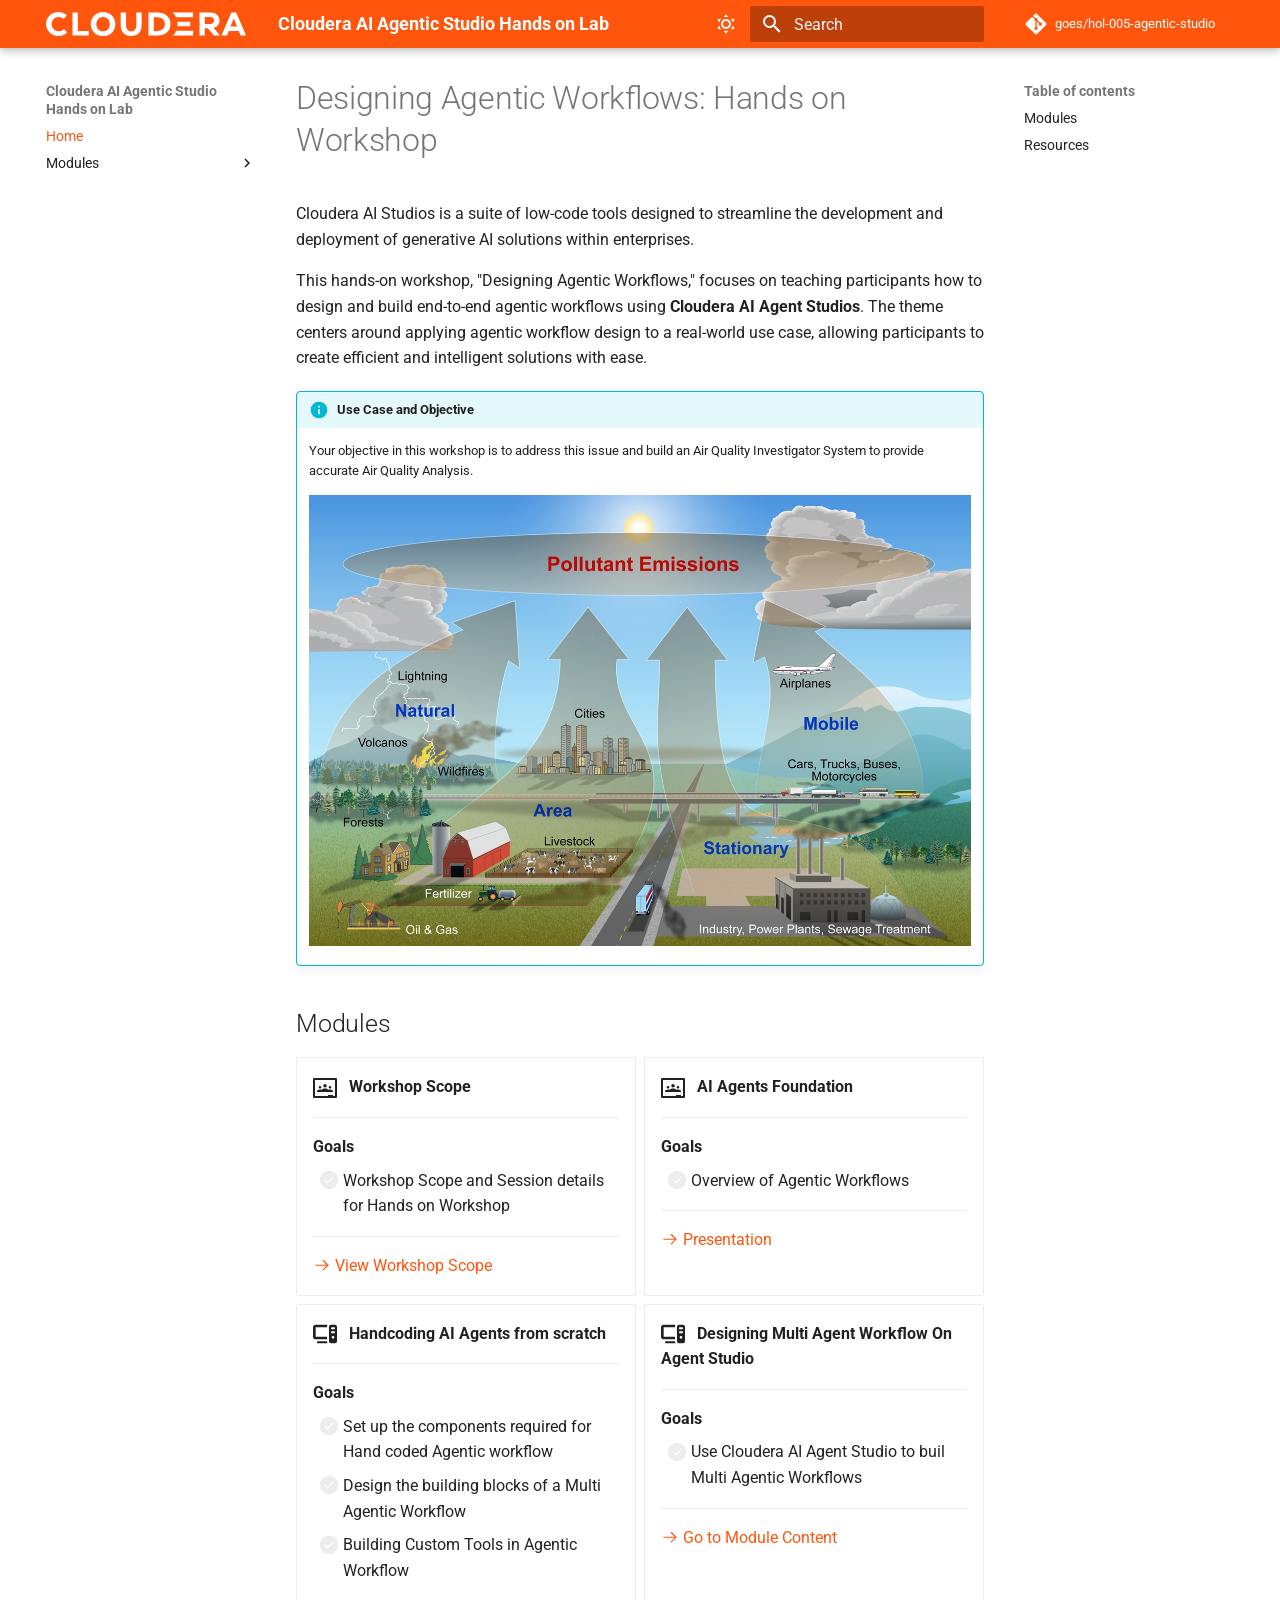
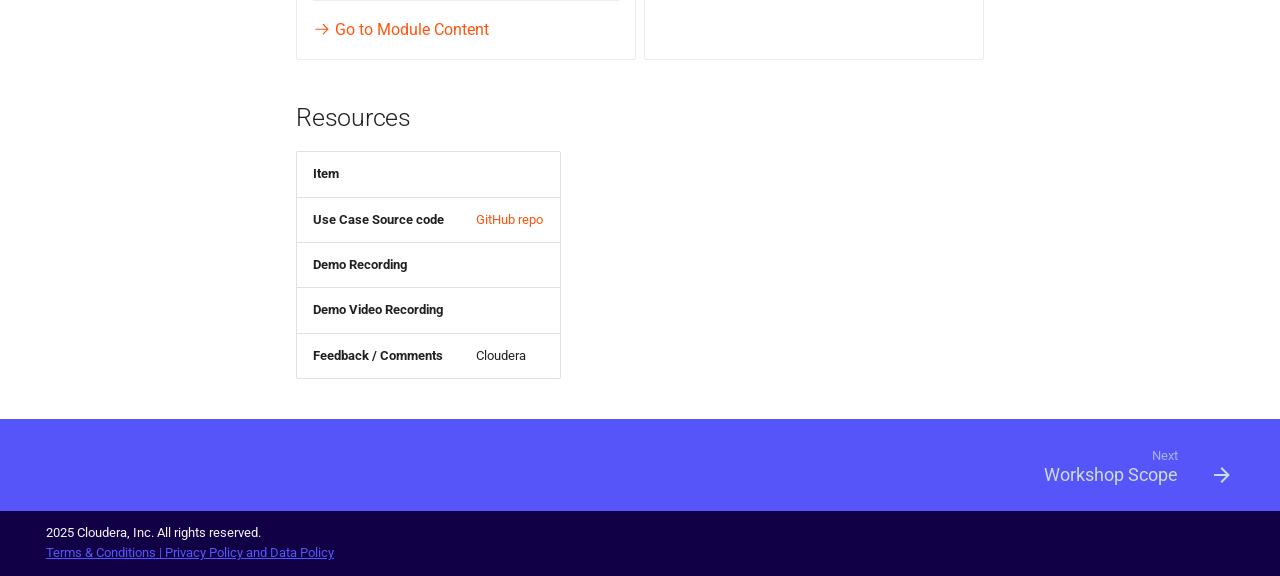
==== commit 9667f0e7: "Deployed f652794 with MkDocs version: 1.6.1" ====
--- a/index.html
+++ b/index.html
@@ -929,7 +929,7 @@
 <tbody>
 <tr>
 <td><strong>Use Case Source code</strong></td>
-<td><a href="https://github.com/SuperEllipse/AirAware/tree/Lab">link to GitHub repo</a></td>
+<td><a href="https://github.com/SuperEllipse/AirAware/tree/Lab">GitHub repo</a></td>
 </tr>
 <tr>
 <td><strong>Demo Recording</strong></td>
@@ -941,7 +941,7 @@
 </tr>
 <tr>
 <td><strong>Feedback / Comments</strong></td>
-<td>Vish Rajagopalan</td>
+<td>Cloudera</td>
 </tr>
 </tbody>
 </table>
